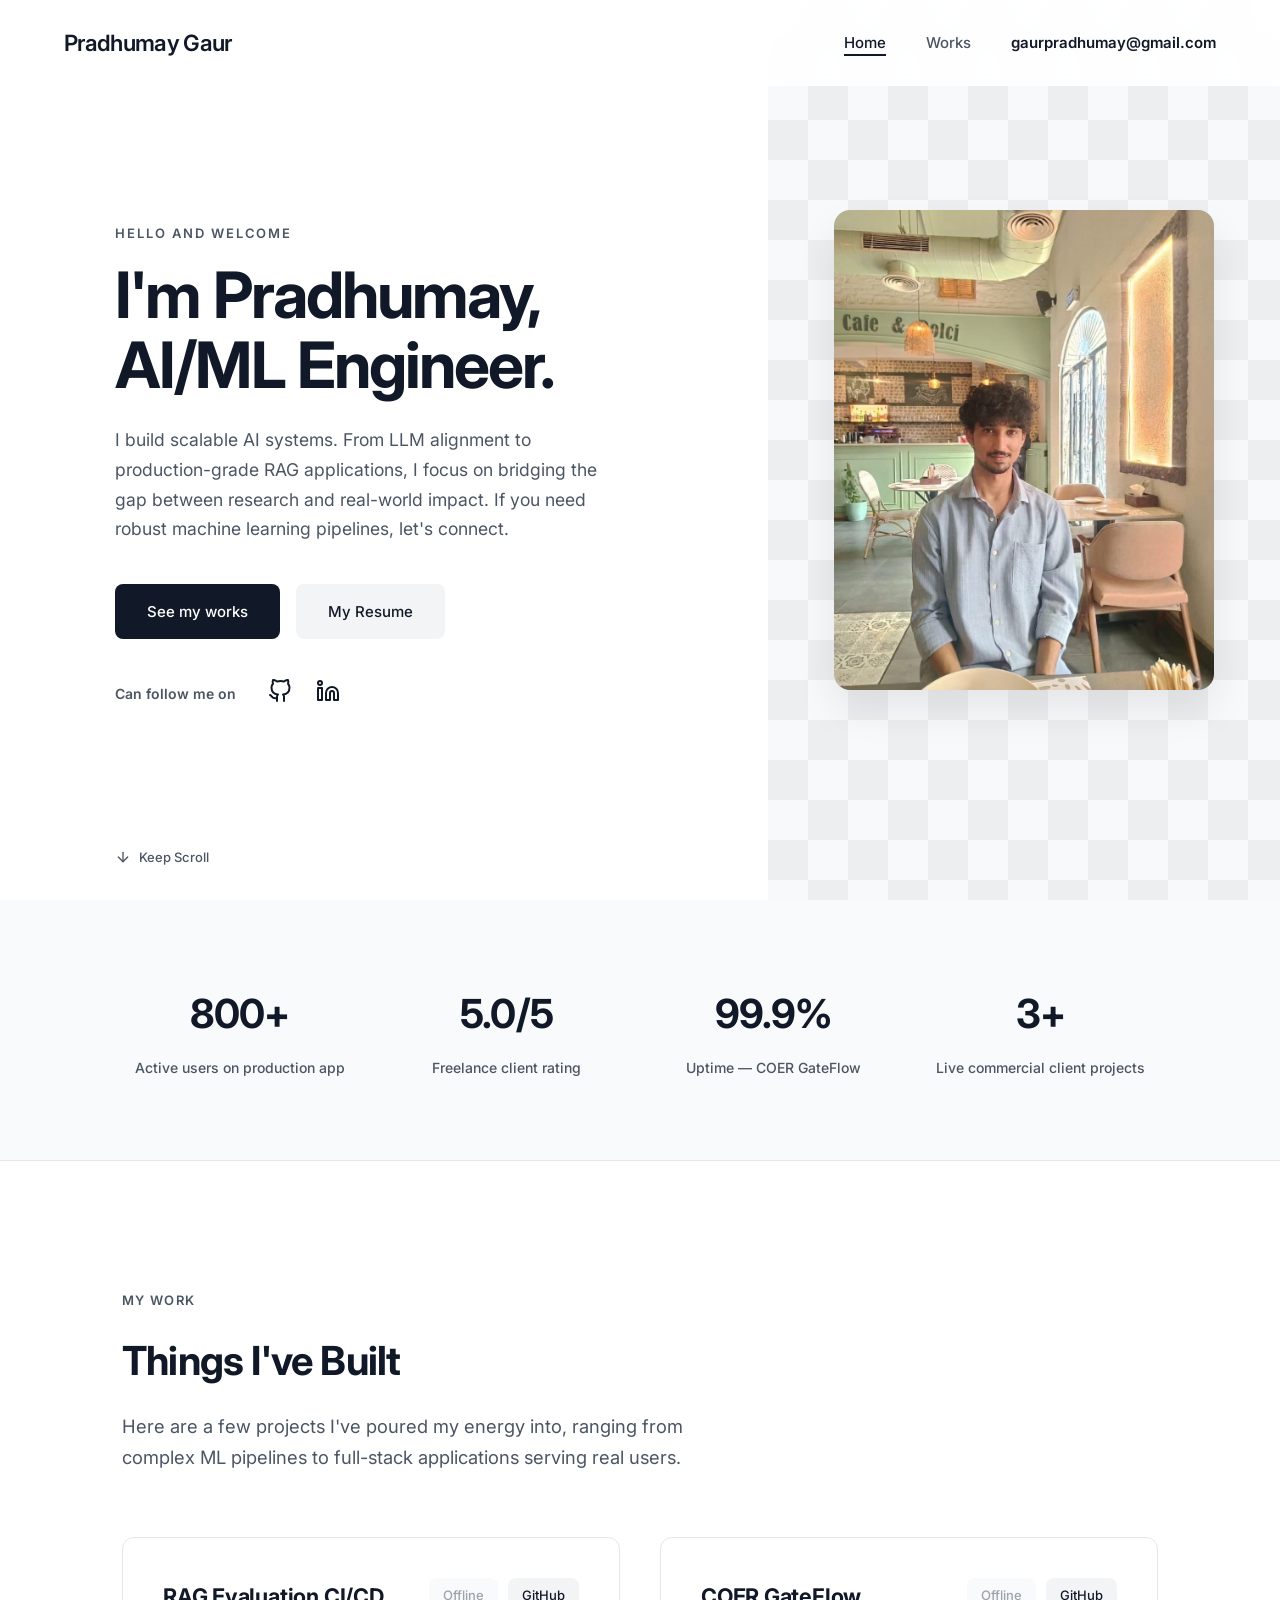
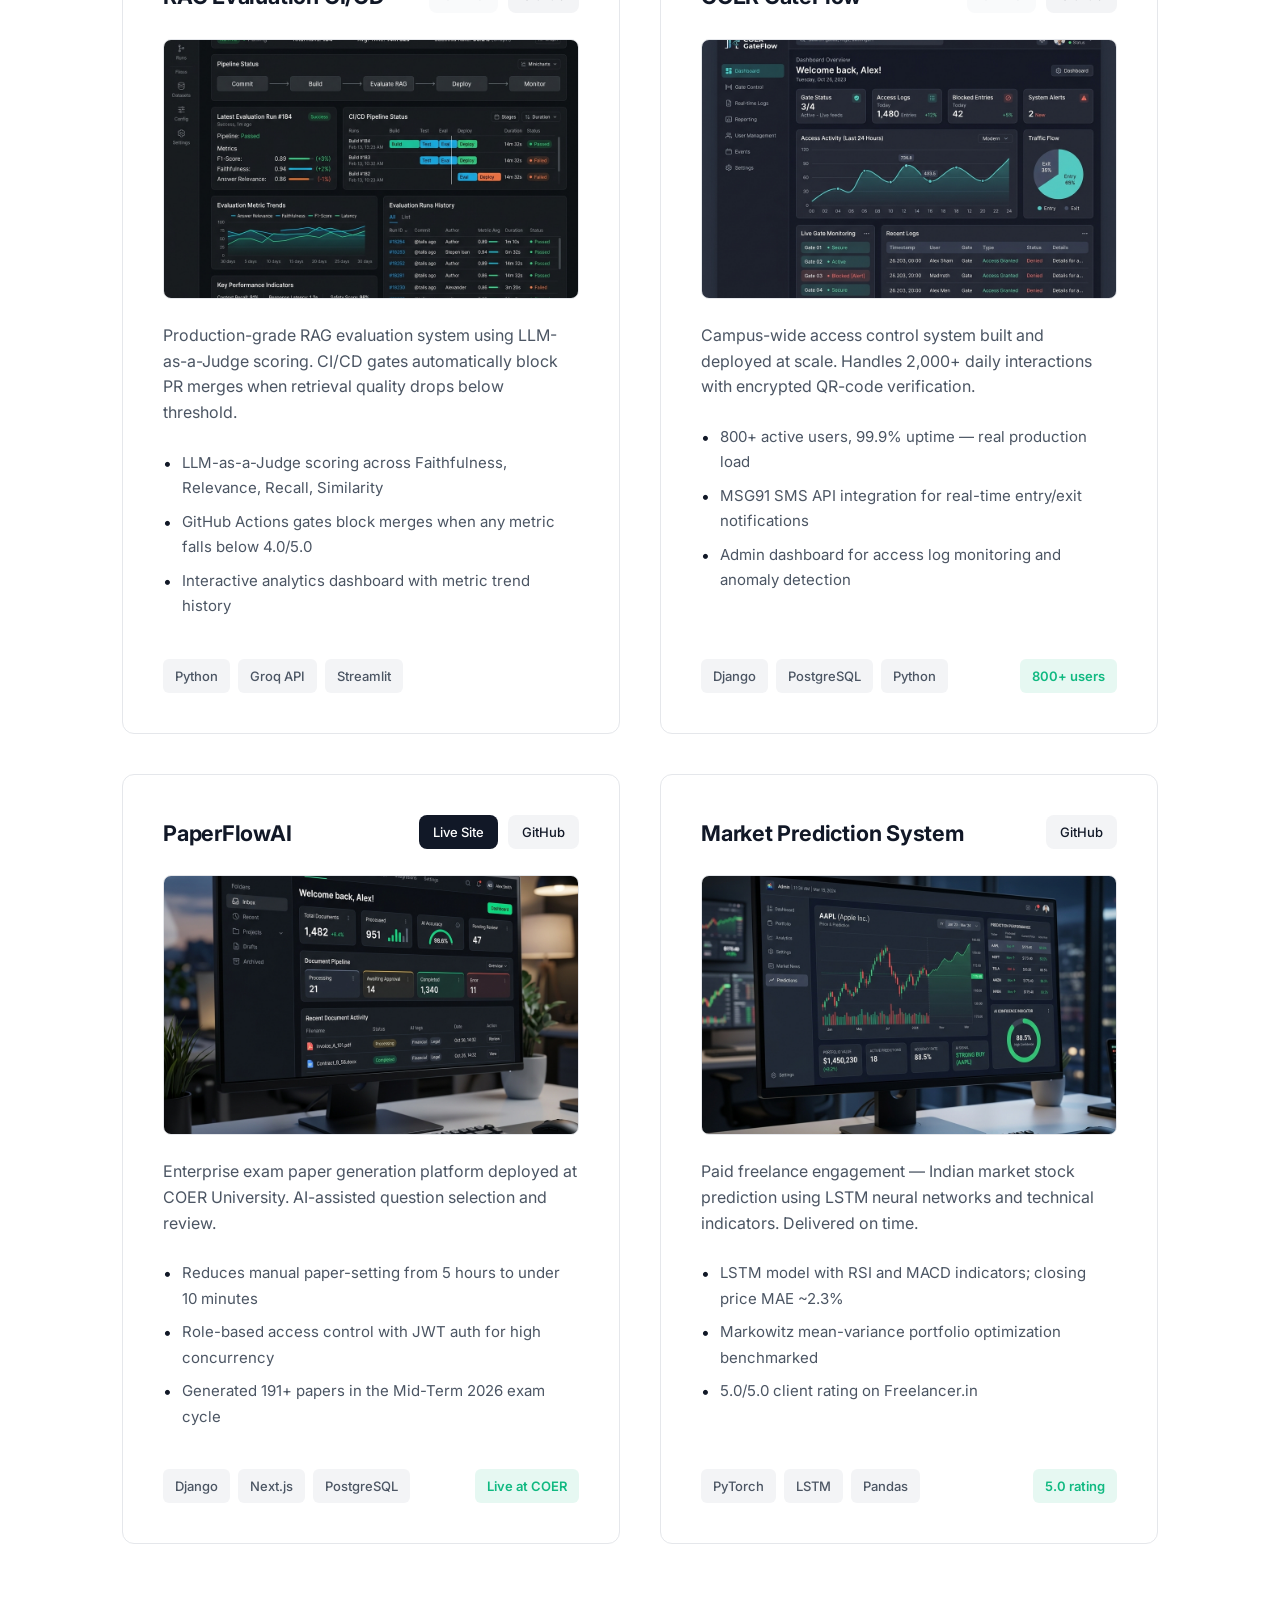
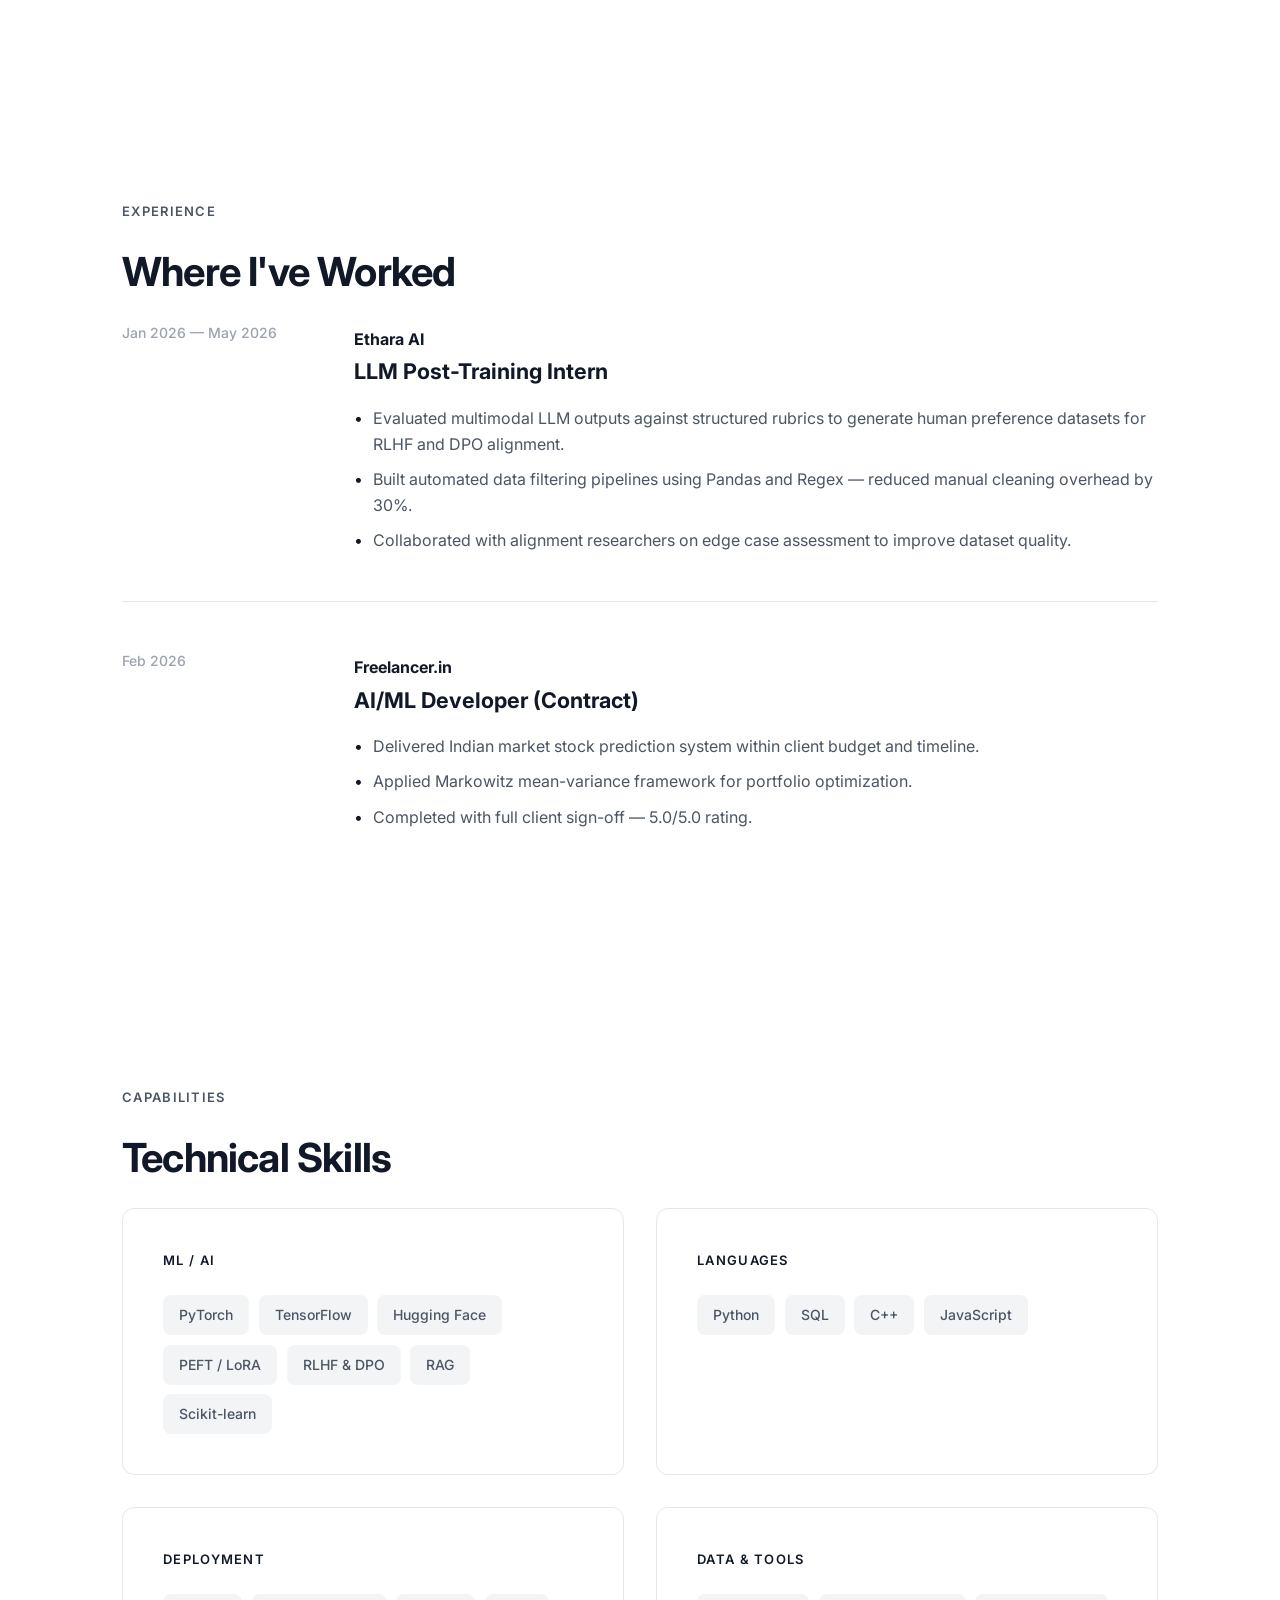
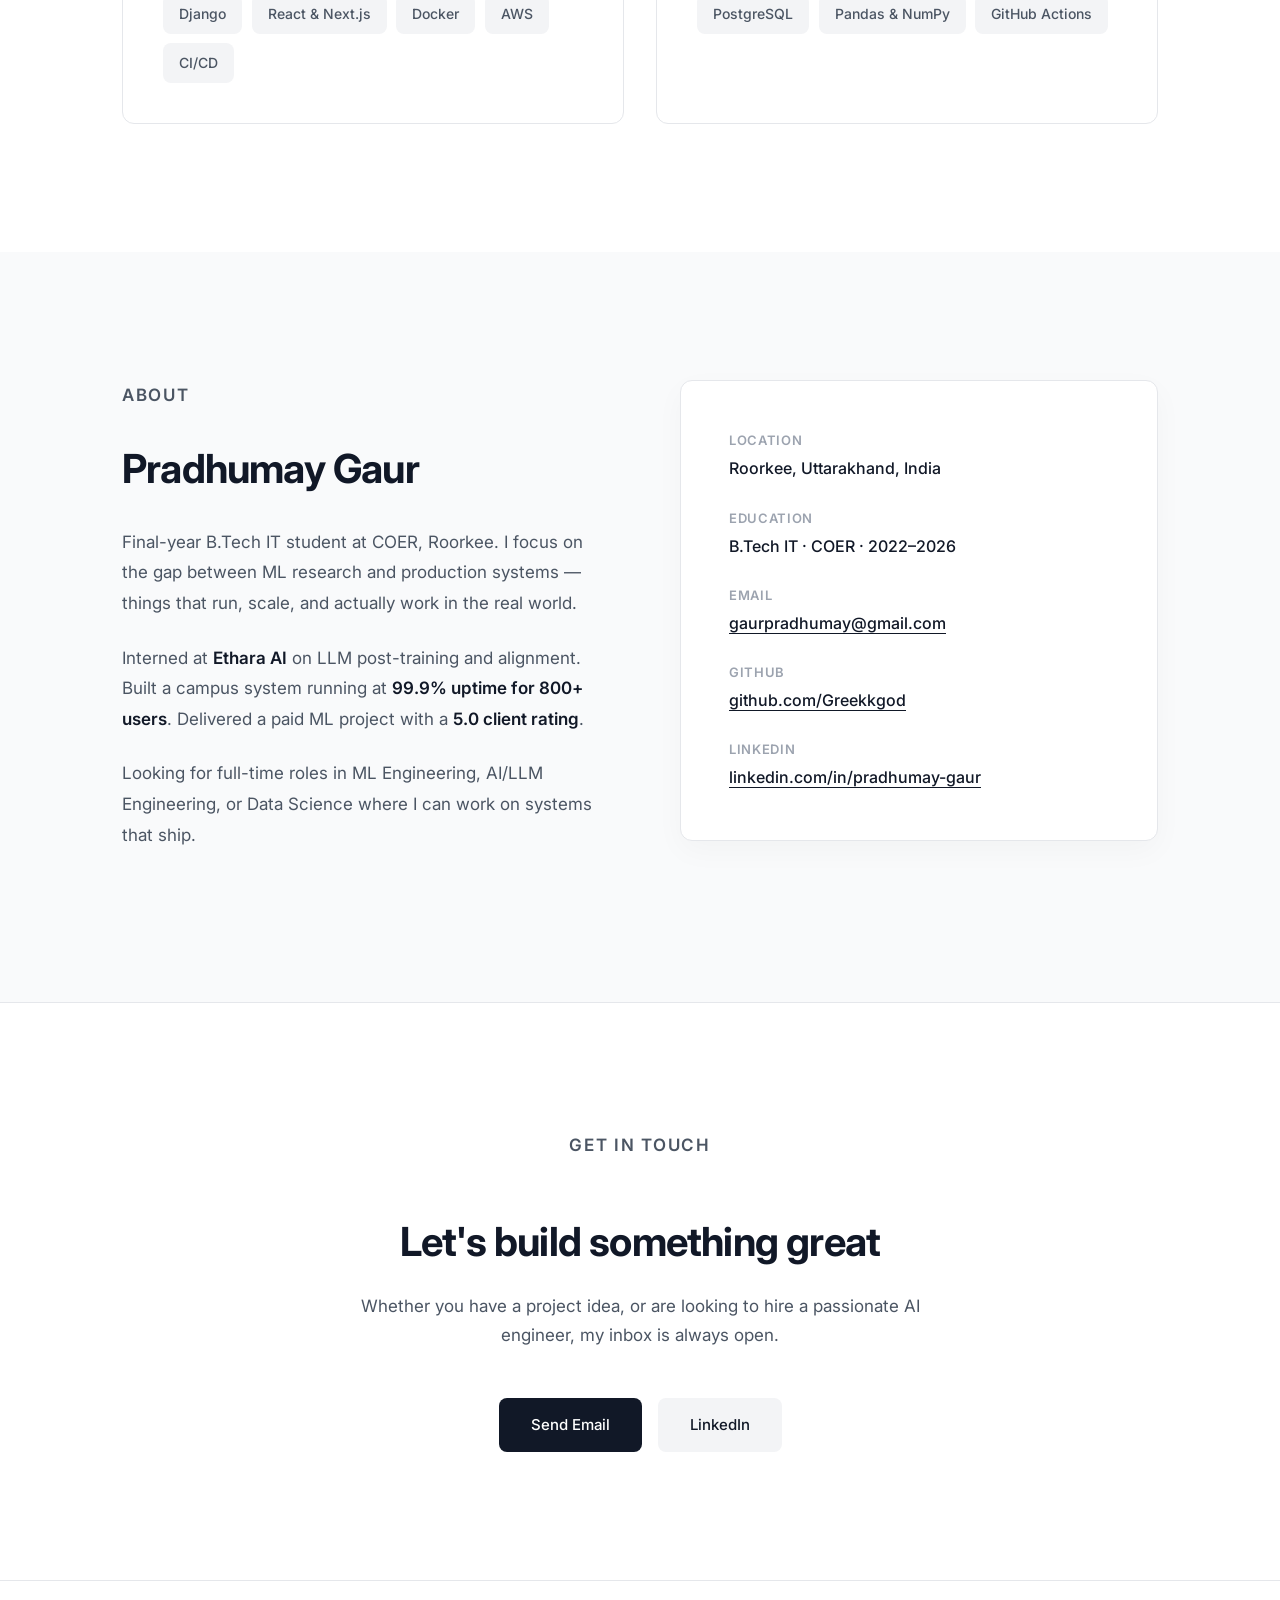
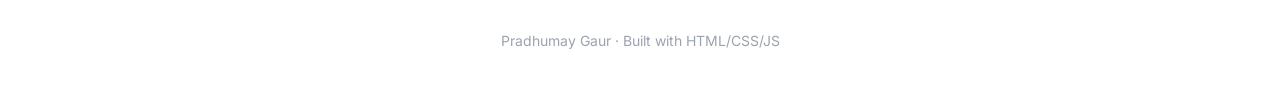
==== index.html @ c5a91b0e "feat: update hero section with profile image and re-style background and social icons" ====
<!DOCTYPE html>
<html lang="en">

<head>
  <meta charset="UTF-8" />
  <meta name="viewport" content="width=device-width, initial-scale=1.0" />

  <title>Pradhumay Gaur — AI/ML Engineer</title>
  <meta name="description"
    content="AI/ML Engineer specializing in LLM alignment, RAG systems, and production-grade ML pipelines." />

  <!-- Open Graph Meta Tags -->
  <meta property="og:title" content="Pradhumay Gaur — AI/ML Engineer" />
  <meta property="og:description"
    content="AI/ML Engineer specializing in LLM alignment, RAG systems, and production-grade ML pipelines." />
  <meta property="og:type" content="website" />
  <meta property="og:url" content="https://pradhumay.dev" />
  <meta property="og:image" content="https://pradhumay.dev/og-image.jpg" />

  <link rel="icon" href="assets/avatar.png" type="image/png" />

  <link rel="preconnect" href="https://fonts.googleapis.com" />
  <link rel="preconnect" href="https://fonts.gstatic.com" crossorigin />
  <link
    href="https://fonts.googleapis.com/css2?family=Inter:wght@400;500;600;700&family=JetBrains+Mono:wght@400;500&display=swap"
    rel="stylesheet" />

  <!-- External Assets -->
  <link rel="stylesheet" href="styles.css" />
  <script src="script.js" defer></script>
</head>

<body>

  <!-- NAV -->
  <nav>
    <a href="#hero" class="nav-logo">Pradhumay Gaur</a>
    <ul class="nav-links">
      <li><a href="#hero" class="active">Home</a></li>
      <li><a href="#projects">Works</a></li>
      <li><a href="mailto:gaurpradhumay@gmail.com" class="nav-email">gaurpradhumay@gmail.com</a></li>
    </ul>
  </nav>

  <!-- HERO -->
  <section id="hero">
    <div class="hero-left">
      <p class="hero-tag fade-in">HELLO AND WELCOME</p>
      <h1 class="fade-in">I'm Pradhumay,<br>AI/ML Engineer.</h1>
      <p class="hero-sub fade-in">
        I build scalable AI systems. From LLM alignment to production-grade RAG applications, I focus on bridging the
        gap between research and real-world impact. If you need robust machine learning pipelines, let's connect.
      </p>
      <div class="hero-ctas fade-in">
        <a href="#projects" class="btn-primary">See my works</a>
        <a href="assets/Pradhumay_Gaur_RESUME.pdf" class="btn-ghost" target="_blank" rel="noopener">My Resume</a>
      </div>
      <div class="hero-socials-left fade-in">
        <span>Can follow me on</span>
        <a href="https://github.com/Greekkgod" target="_blank" rel="noopener" aria-label="GitHub">
          <svg class="social-icon" viewBox="0 0 24 24" fill="none" stroke="currentColor" stroke-width="2"
            stroke-linecap="round" stroke-linejoin="round">
            <path
              d="M9 19c-5 1.5-5-2.5-7-3m14 6v-3.87a3.37 3.37 0 0 0-.94-2.61c3.14-.35 6.44-1.54 6.44-7A5.44 5.44 0 0 0 20 4.77 5.07 5.07 0 0 0 19.91 1S18.73.65 16 2.48a13.38 13.38 0 0 0-7 0C6.27.65 5.09 1 5.09 1A5.07 5.07 0 0 0 5 4.77a5.44 5.44 0 0 0-1.5 3.78c0 5.42 3.3 6.61 6.44 7A3.37 3.37 0 0 0 9 18.13V22">
            </path>
          </svg>
        </a>
        <a href="https://linkedin.com/in/pradhumay-gaur" target="_blank" rel="noopener" aria-label="LinkedIn">
          <svg class="social-icon" viewBox="0 0 24 24" fill="none" stroke="currentColor" stroke-width="2"
            stroke-linecap="round" stroke-linejoin="round">
            <path d="M16 8a6 6 0 0 1 6 6v7h-4v-7a2 2 0 0 0-2-2 2 2 0 0 0-2 2v7h-4v-7a6 6 0 0 1 6-6z"></path>
            <rect x="2" y="9" width="4" height="12"></rect>
            <circle cx="4" cy="4" r="2"></circle>
          </svg>
        </a>
      </div>
      <div class="keep-scroll fade-in">
        <svg width="16" height="16" viewBox="0 0 24 24" fill="none" stroke="currentColor" stroke-width="2"
          stroke-linecap="round" stroke-linejoin="round">
          <line x1="12" y1="5" x2="12" y2="19"></line>
          <polyline points="19 12 12 19 5 12"></polyline>
        </svg>
        Keep Scroll
      </div>
    </div>

    <div class="hero-right fade-in">
      <img src="assets/my_image.jpeg" alt="Pradhumay Gaur" class="hero-profile-img" />
    </div>
  </section>

  <!-- METRICS -->
  <section class="metrics-section">
    <div class="container">
      <div class="hero-metrics fade-in">
        <div>
          <div class="metric-val">800+</div>
          <div class="metric-label">Active users on production app</div>
        </div>
        <div>
          <div class="metric-val">5.0/5</div>
          <div class="metric-label">Freelance client rating</div>
        </div>
        <div>
          <div class="metric-val">99.9%</div>
          <div class="metric-label">Uptime — COER GateFlow</div>
        </div>
        <div>
          <div class="metric-val">3+</div>
          <div class="metric-label">Live commercial client projects</div>
        </div>
      </div>
    </div>
  </section>

  <!-- PROJECTS -->
  <section id="projects">
    <div class="container">
      <p class="section-label">My Work</p>
      <h2>Things I've Built</h2>
      <p class="section-intro">Here are a few projects I've poured my energy into, ranging from complex ML pipelines to
        full-stack applications serving real users.</p>

      <div class="projects-grid">

        <!-- RAG Pipeline -->
        <div class="project-card fade-in">
          <div class="project-header">
            <span class="project-title">RAG Evaluation CI/CD</span>
            <div class="project-links">
              <span class="project-link offline">Offline</span>
              <a href="https://github.com/Greekkgod" target="_blank" rel="noopener" class="project-link">GitHub</a>
            </div>
          </div>
          <img src="assets/rag_eval_ui_fixed_1781673724734.png" alt="RAG Evaluation Dashboard" class="project-image"
            loading="lazy" />
          <p class="project-desc">
            Production-grade RAG evaluation system using LLM-as-a-Judge scoring. CI/CD gates automatically block PR
            merges when retrieval quality drops below threshold.
          </p>
          <ul class="project-bullets">
            <li>LLM-as-a-Judge scoring across Faithfulness, Relevance, Recall, Similarity</li>
            <li>GitHub Actions gates block merges when any metric falls below 4.0/5.0</li>
            <li>Interactive analytics dashboard with metric trend history</li>
          </ul>
          <div class="project-footer">
            <div class="tech-tags">
              <span class="tag">Python</span>
              <span class="tag">Groq API</span>
              <span class="tag">Streamlit</span>
            </div>
          </div>
        </div>

        <!-- GateFlow -->
        <div class="project-card fade-in">
          <div class="project-header">
            <span class="project-title">COER GateFlow</span>
            <div class="project-links">
              <span class="project-link offline">Offline</span>
              <a href="https://github.com/Greekkgod" target="_blank" rel="noopener" class="project-link">GitHub</a>
            </div>
          </div>
          <img src="assets/gateflow_ui_fixed_1781673739429.png" alt="COER GateFlow Dashboard" class="project-image"
            loading="lazy" />
          <p class="project-desc">
            Campus-wide access control system built and deployed at scale. Handles 2,000+ daily interactions with
            encrypted QR-code verification.
          </p>
          <ul class="project-bullets">
            <li>800+ active users, 99.9% uptime — real production load</li>
            <li>MSG91 SMS API integration for real-time entry/exit notifications</li>
            <li>Admin dashboard for access log monitoring and anomaly detection</li>
          </ul>
          <div class="project-footer">
            <div class="tech-tags">
              <span class="tag">Django</span>
              <span class="tag">PostgreSQL</span>
              <span class="tag">Python</span>
            </div>
            <span class="stat-badge">800+ users</span>
          </div>
        </div>

        <!-- PaperFlowAI -->
        <div class="project-card fade-in">
          <div class="project-header">
            <span class="project-title">PaperFlowAI</span>
            <div class="project-links">
              <a href="https://paperflowai.in/login" target="_blank" rel="noopener" class="project-link live">Live
                Site</a>
              <a href="https://github.com/Greekkgod" target="_blank" rel="noopener" class="project-link">GitHub</a>
            </div>
          </div>
          <img src="assets/paperflow_ui_fixed_1781673753303.png" alt="PaperFlowAI Interface" class="project-image"
            loading="lazy" />
          <p class="project-desc">
            Enterprise exam paper generation platform deployed at COER University. AI-assisted question selection and
            review.
          </p>
          <ul class="project-bullets">
            <li>Reduces manual paper-setting from 5 hours to under 10 minutes</li>
            <li>Role-based access control with JWT auth for high concurrency</li>
            <li>Generated 191+ papers in the Mid-Term 2026 exam cycle</li>
          </ul>
          <div class="project-footer">
            <div class="tech-tags">
              <span class="tag">Django</span>
              <span class="tag">Next.js</span>
              <span class="tag">PostgreSQL</span>
            </div>
            <span class="stat-badge">Live at COER</span>
          </div>
        </div>

        <!-- Stock Prediction -->
        <div class="project-card fade-in">
          <div class="project-header">
            <span class="project-title">Market Prediction System</span>
            <div class="project-links">
              <a href="https://github.com/Greekkgod" target="_blank" rel="noopener" class="project-link">GitHub</a>
            </div>
          </div>
          <img src="assets/stock_prediction_ui_fixed_1781673766261.png" alt="Stock Prediction Chart"
            class="project-image" loading="lazy" />
          <p class="project-desc">
            Paid freelance engagement — Indian market stock prediction using LSTM neural networks and technical
            indicators. Delivered on time.
          </p>
          <ul class="project-bullets">
            <li>LSTM model with RSI and MACD indicators; closing price MAE ~2.3%</li>
            <li>Markowitz mean-variance portfolio optimization benchmarked</li>
            <li>5.0/5.0 client rating on Freelancer.in</li>
          </ul>
          <div class="project-footer">
            <div class="tech-tags">
              <span class="tag">PyTorch</span>
              <span class="tag">LSTM</span>
              <span class="tag">Pandas</span>
            </div>
            <span class="stat-badge">5.0 rating</span>
          </div>
        </div>

      </div>
    </div>
  </section>

  <!-- EXPERIENCE -->
  <section id="experience">
    <div class="container">
      <p class="section-label">Experience</p>
      <h2>Where I've Worked</h2>

      <div class="exp-list">
        <div class="exp-item fade-in">
          <div class="exp-meta">
            <div class="exp-period">Jan 2026 — May 2026</div>
          </div>
          <div>
            <div class="exp-company">Ethara AI</div>
            <div class="exp-role">LLM Post-Training Intern</div>
            <ul class="exp-bullets">
              <li>Evaluated multimodal LLM outputs against structured rubrics to generate human preference datasets for
                RLHF and DPO alignment.</li>
              <li>Built automated data filtering pipelines using Pandas and Regex — reduced manual cleaning overhead by
                30%.</li>
              <li>Collaborated with alignment researchers on edge case assessment to improve dataset quality.</li>
            </ul>
          </div>
        </div>

        <hr class="exp-divider" />

        <div class="exp-item fade-in">
          <div class="exp-meta">
            <div class="exp-period">Feb 2026</div>
          </div>
          <div>
            <div class="exp-company">Freelancer.in</div>
            <div class="exp-role">AI/ML Developer (Contract)</div>
            <ul class="exp-bullets">
              <li>Delivered Indian market stock prediction system within client budget and timeline.</li>
              <li>Applied Markowitz mean-variance framework for portfolio optimization.</li>
              <li>Completed with full client sign-off — 5.0/5.0 rating.</li>
            </ul>
          </div>
        </div>
      </div>
    </div>
  </section>

  <!-- SKILLS -->
  <section id="skills">
    <div class="container">
      <p class="section-label">Capabilities</p>
      <h2>Technical Skills</h2>

      <div class="skills-grid">
        <div class="skill-group fade-in">
          <div class="skill-group-label">ML / AI</div>
          <div class="skill-items">
            <span class="skill-item">PyTorch</span>
            <span class="skill-item">TensorFlow</span>
            <span class="skill-item">Hugging Face</span>
            <span class="skill-item">PEFT / LoRA</span>
            <span class="skill-item">RLHF & DPO</span>
            <span class="skill-item">RAG</span>
            <span class="skill-item">Scikit-learn</span>
          </div>
        </div>

        <div class="skill-group fade-in">
          <div class="skill-group-label">Languages</div>
          <div class="skill-items">
            <span class="skill-item">Python</span>
            <span class="skill-item">SQL</span>
            <span class="skill-item">C++</span>
            <span class="skill-item">JavaScript</span>
          </div>
        </div>

        <div class="skill-group fade-in">
          <div class="skill-group-label">Deployment</div>
          <div class="skill-items">
            <span class="skill-item">Django</span>
            <span class="skill-item">React & Next.js</span>
            <span class="skill-item">Docker</span>
            <span class="skill-item">AWS</span>
            <span class="skill-item">CI/CD</span>
          </div>
        </div>

        <div class="skill-group fade-in">
          <div class="skill-group-label">Data & Tools</div>
          <div class="skill-items">
            <span class="skill-item">PostgreSQL</span>
            <span class="skill-item">Pandas & NumPy</span>
            <span class="skill-item">GitHub Actions</span>
          </div>
        </div>
      </div>
    </div>
  </section>

  <!-- ABOUT -->
  <section id="about">
    <div class="container">
      <div class="about-text">
        <p class="section-label">About</p>
        <h2 style="margin-bottom:1.5rem;">Pradhumay Gaur</h2>
        <p>
          Final-year B.Tech IT student at COER, Roorkee. I focus on the gap between ML research and production systems —
          things that run, scale, and actually work in the real world.
        </p>
        <p>
          Interned at <strong>Ethara AI</strong> on LLM post-training and alignment. Built a campus system running at
          <strong>99.9% uptime for 800+ users</strong>. Delivered a paid ML project with a <strong>5.0 client
            rating</strong>.
        </p>
        <p>
          Looking for full-time roles in ML Engineering, AI/LLM Engineering, or Data Science where I can work on systems
          that ship.
        </p>
      </div>
      <div class="about-details">
        <div class="detail-row">
          <span class="detail-key">Location</span>
          <span class="detail-val">Roorkee, Uttarakhand, India</span>
        </div>
        <div class="detail-row">
          <span class="detail-key">Education</span>
          <span class="detail-val">B.Tech IT · COER · 2022–2026</span>
        </div>
        <div class="detail-row">
          <span class="detail-key">Email</span>
          <span class="detail-val"><a href="mailto:gaurpradhumay@gmail.com">gaurpradhumay@gmail.com</a></span>
        </div>
        <div class="detail-row">
          <span class="detail-key">GitHub</span>
          <span class="detail-val"><a href="https://github.com/Greekkgod" target="_blank"
              rel="noopener">github.com/Greekkgod</a></span>
        </div>
        <div class="detail-row">
          <span class="detail-key">LinkedIn</span>
          <span class="detail-val"><a href="https://linkedin.com/in/pradhumay-gaur" target="_blank"
              rel="noopener">linkedin.com/in/pradhumay-gaur</a></span>
        </div>
      </div>
    </div>
  </section>

  <!-- CONTACT -->
  <section id="contact">
    <div class="container">
      <div class="contact-inner">
        <p class="section-label">Get In Touch</p>
        <h2>Let's build something great</h2>
        <p>Whether you have a project idea, or are looking to hire a passionate AI engineer, my inbox is always open.
        </p>
        <div class="contact-links">
          <a href="mailto:gaurpradhumay@gmail.com" class="btn-primary">Send Email</a>
          <a href="https://linkedin.com/in/pradhumay-gaur" target="_blank" rel="noopener" class="btn-ghost">LinkedIn</a>
        </div>
      </div>
    </div>
  </section>

  <!-- FOOTER -->
  <footer>
    <p>Pradhumay Gaur · Built with HTML/CSS/JS</p>
  </footer>

</body>

</html>
---- styles.css ----
*,
*::before,
*::after {
  box-sizing: border-box;
  margin: 0;
  padding: 0;
}

:root {
  --bg: #FFFFFF;
  --bg-surface: #F9FAFB;
  --bg-card: #FFFFFF;
  --border: #E5E7EB;
  --border-hover: #D1D5DB;
  --text-primary: #111827;
  --text-secondary: #4B5563;
  --text-muted: #9CA3AF;
  --accent: #111827;
  --accent-dim: rgba(17, 24, 39, 0.05);
  --accent-glow: rgba(17, 24, 39, 0.03);
  --mono: 'JetBrains Mono', monospace;
  --sans: 'Inter', sans-serif;
  --green: #10B981;
  --green-dim: rgba(16, 185, 129, 0.1);
}

html {
  scroll-behavior: smooth;
}

body {
  font-family: var(--sans);
  background: var(--bg);
  color: var(--text-primary);
  font-size: 15px;
  line-height: 1.7;
  -webkit-font-smoothing: antialiased;
}

/* NAV */
nav {
  position: fixed;
  top: 0;
  left: 0;
  right: 0;
  z-index: 100;
  display: flex;
  justify-content: space-between;
  align-items: center;
  padding: 1.5rem 4rem;
  background: rgba(255, 255, 255, 0.9);
  backdrop-filter: blur(12px);
}

.nav-logo {
  font-family: var(--sans);
  font-size: 1.4rem;
  font-weight: 600;
  color: var(--text-primary);
  text-decoration: none;
  letter-spacing: -0.03em;
}

.nav-links {
  display: flex;
  gap: 2.5rem;
  list-style: none;
  align-items: center;
}

.nav-links a {
  font-size: 15px;
  font-weight: 500;
  color: var(--text-secondary);
  text-decoration: none;
  transition: color 0.2s;
}

.nav-links a:hover,
.nav-links a.active {
  color: var(--text-primary);
  text-decoration: underline;
  text-decoration-thickness: 2px;
  text-underline-offset: 6px;
}

.nav-email {
  font-weight: 600 !important;
  color: var(--text-primary) !important;
  text-decoration: none !important;
}

.nav-email:hover {
  text-decoration: underline !important;
}

/* SECTIONS */
section {
  padding: 8rem 0;
}

.container {
  max-width: 1100px;
  margin: 0 auto;
  padding: 0 2rem;
}

/* HERO (Split Layout) */
#hero {
  min-height: 100vh;
  display: grid;
  grid-template-columns: 1.2fr 0.8fr;
  padding: 0;
  /* Override section padding */
}

.hero-left {
  display: flex;
  flex-direction: column;
  justify-content: center;
  padding: 6rem 4rem 4rem 15%;
  position: relative;
}

.hero-tag {
  font-family: var(--sans);
  font-size: 13px;
  font-weight: 600;
  color: var(--text-secondary);
  letter-spacing: 0.15em;
  text-transform: uppercase;
  margin-bottom: 1rem;
}

h1 {
  font-size: clamp(3rem, 5vw, 4.5rem);
  font-weight: 700;
  line-height: 1.1;
  letter-spacing: -0.03em;
  margin-bottom: 1.5rem;
  color: var(--text-primary);
}

.hero-sub {
  font-size: 1.1rem;
  color: var(--text-secondary);
  max-width: 500px;
  line-height: 1.7;
  margin-bottom: 2.5rem;
}

.hero-ctas {
  display: flex;
  gap: 1rem;
  flex-wrap: wrap;
}

.btn-primary {
  display: inline-flex;
  align-items: center;
  justify-content: center;
  padding: 0.9rem 2rem;
  background: var(--text-primary);
  color: #fff;
  font-size: 15px;
  font-weight: 500;
  border-radius: 8px;
  text-decoration: none;
  transition: transform 0.2s, background 0.2s, box-shadow 0.2s;
}

.btn-primary:hover {
  background: #000;
  transform: translateY(-2px);
  box-shadow: 0 10px 20px rgba(0, 0, 0, 0.1);
}

.btn-ghost {
  display: inline-flex;
  align-items: center;
  justify-content: center;
  padding: 0.9rem 2rem;
  background: #F3F4F6;
  color: var(--text-primary);
  font-size: 15px;
  font-weight: 500;
  border-radius: 8px;
  text-decoration: none;
  transition: background 0.2s;
}

.btn-ghost:hover {
  background: #E5E7EB;
}

.keep-scroll {
  position: absolute;
  bottom: 2rem;
  left: 15%;
  font-size: 13px;
  font-weight: 500;
  color: var(--text-secondary);
  display: flex;
  align-items: center;
  gap: 8px;
}

.hero-right {
  background-color: #F8F9FA;
  position: relative;
  display: flex;
  flex-direction: column;
  align-items: center;
  justify-content: center;
  padding: 3rem;
  gap: 2rem;
}

.hero-right::before {
  content: '';
  position: absolute;
  inset: 0;
  background-image: 
    linear-gradient(45deg, #E5E7EB 25%, transparent 25%, transparent 75%, #E5E7EB 75%, #E5E7EB), 
    linear-gradient(45deg, #E5E7EB 25%, transparent 25%, transparent 75%, #E5E7EB 75%, #E5E7EB);
  background-size: 80px 80px;
  background-position: 0 0, 40px 40px;
  opacity: 0.6;
  pointer-events: none;
}

.hero-profile-img {
  width: 100%;
  max-width: 380px;
  height: 480px;
  object-fit: cover;
  border-radius: 16px;
  box-shadow: 0 20px 40px rgba(0,0,0,0.08);
  z-index: 1;
}

.hero-socials-left {
  display: flex;
  align-items: center;
  gap: 1.5rem;
  margin-top: 2.5rem;
}

.hero-socials-left span {
  font-size: 14px;
  font-weight: 600;
  color: var(--text-secondary);
  margin-right: 0.5rem;
}

.social-icon {
  width: 24px;
  height: 24px;
  color: var(--text-primary);
  transition: opacity 0.2s;
}

.social-icon:hover {
  opacity: 0.6;
}

/* METRICS */
.metrics-section {
  padding: 5rem 0;
  background: var(--bg-surface);
  border-bottom: 1px solid var(--border);
}

.hero-metrics {
  display: grid;
  grid-template-columns: repeat(4, 1fr);
  gap: 2rem;
  text-align: center;
}

.metric-val {
  font-family: var(--sans);
  font-size: 2.5rem;
  font-weight: 700;
  color: var(--text-primary);
  letter-spacing: -0.02em;
}

.metric-label {
  font-size: 14px;
  font-weight: 500;
  color: var(--text-secondary);
  margin-top: 8px;
}

/* SECTION HEADERS */
.section-label {
  font-family: var(--sans);
  font-size: 13px;
  font-weight: 600;
  color: var(--text-secondary);
  letter-spacing: 0.1em;
  text-transform: uppercase;
  margin-bottom: 1rem;
}

h2 {
  font-size: 2.5rem;
  font-weight: 700;
  letter-spacing: -0.02em;
  margin-bottom: 1rem;
}

.section-intro {
  color: var(--text-secondary);
  font-size: 1.15rem;
  max-width: 600px;
  margin-bottom: 4rem;
}

/* PROJECTS */
.projects-grid {
  display: grid;
  grid-template-columns: repeat(2, 1fr);
  gap: 2.5rem;
}

.project-card {
  background: var(--bg-card);
  border: 1px solid var(--border);
  border-radius: 12px;
  padding: 2.5rem;
  transition: transform 0.3s, box-shadow 0.3s;
  display: flex;
  flex-direction: column;
}

.project-card:hover {
  transform: translateY(-6px);
  box-shadow: 0 20px 40px rgba(0, 0, 0, 0.08);
}

.project-header {
  display: flex;
  justify-content: space-between;
  align-items: flex-start;
  gap: 1rem;
  margin-bottom: 1.5rem;
}

.project-title {
  font-size: 1.35rem;
  font-weight: 700;
  color: var(--text-primary);
  letter-spacing: -0.01em;
}

.project-links {
  display: flex;
  gap: 0.6rem;
  flex-shrink: 0;
}

.project-link {
  font-family: var(--sans);
  font-size: 13px;
  font-weight: 500;
  padding: 6px 14px;
  background: #F3F4F6;
  border-radius: 8px;
  text-decoration: none;
  color: var(--text-primary);
  transition: background 0.2s;
}

.project-link:hover {
  background: #E5E7EB;
}

.project-link.live {
  background: var(--text-primary);
  color: white;
}

.project-link.live:hover {
  background: #000;
}

.project-link.offline {
  background: #F9FAFB;
  color: var(--text-muted);
  pointer-events: none;
}

.project-desc {
  font-size: 16px;
  color: var(--text-secondary);
  line-height: 1.6;
  margin-bottom: 1.5rem;
}

.project-image {
  width: 100%;
  height: 260px;
  object-fit: cover;
  border-radius: 8px;
  margin-bottom: 1.5rem;
  border: 1px solid var(--border);
}

.project-bullets {
  list-style: none;
  display: flex;
  flex-direction: column;
  gap: 0.5rem;
  margin-bottom: 2.5rem;
}

.project-bullets li {
  font-size: 15px;
  color: var(--text-secondary);
  padding-left: 1.2rem;
  position: relative;
}

.project-bullets li::before {
  content: '•';
  position: absolute;
  left: 0;
  color: var(--text-primary);
  font-size: 16px;
}

.project-footer {
  display: flex;
  justify-content: space-between;
  align-items: center;
  flex-wrap: wrap;
  gap: 1rem;
  margin-top: auto;
}

.tech-tags {
  display: flex;
  flex-wrap: wrap;
  gap: 0.5rem;
}

.tag {
  font-family: var(--sans);
  font-size: 13px;
  font-weight: 500;
  padding: 6px 12px;
  background: #F3F4F6;
  border-radius: 6px;
  color: var(--text-secondary);
}

.stat-badge {
  font-family: var(--sans);
  font-size: 13px;
  font-weight: 600;
  padding: 6px 12px;
  background: var(--green-dim);
  border-radius: 6px;
  color: var(--green);
}

/* EXPERIENCE */
.exp-list {
  display: flex;
  flex-direction: column;
  gap: 3rem;
}

.exp-item {
  display: grid;
  grid-template-columns: 200px 1fr;
  gap: 2rem;
}

.exp-period {
  font-family: var(--sans);
  font-size: 14px;
  font-weight: 500;
  color: var(--text-muted);
  line-height: 1.6;
}

.exp-company {
  font-size: 16px;
  font-weight: 700;
  color: var(--text-primary);
  margin-top: 4px;
}

.exp-role {
  font-size: 1.35rem;
  font-weight: 700;
  color: var(--text-primary);
  margin-bottom: 1rem;
}

.exp-bullets {
  list-style: none;
  display: flex;
  flex-direction: column;
  gap: 0.6rem;
}

.exp-bullets li {
  font-size: 16px;
  color: var(--text-secondary);
  padding-left: 1.2rem;
  position: relative;
  line-height: 1.6;
}

.exp-bullets li::before {
  content: '•';
  position: absolute;
  left: 0;
  color: var(--text-primary);
  font-size: 16px;
}

.exp-divider {
  border: none;
  border-top: 1px solid var(--border);
  margin: 0;
}

/* SKILLS */
.skills-grid {
  display: grid;
  grid-template-columns: repeat(2, 1fr);
  gap: 2rem;
}

.skill-group {
  background: var(--bg-card);
  border: 1px solid var(--border);
  border-radius: 12px;
  padding: 2.5rem;
}

.skill-group-label {
  font-family: var(--sans);
  font-size: 13px;
  font-weight: 600;
  color: var(--text-primary);
  letter-spacing: 0.1em;
  text-transform: uppercase;
  margin-bottom: 1.5rem;
}

.skill-items {
  display: flex;
  flex-wrap: wrap;
  gap: 0.6rem;
}

.skill-item {
  font-family: var(--sans);
  font-size: 14px;
  font-weight: 500;
  padding: 8px 16px;
  background: #F3F4F6;
  border-radius: 8px;
  color: var(--text-secondary);
}

/* ABOUT */
#about {
  background: var(--bg-surface);
}

#about .container {
  display: grid;
  grid-template-columns: 1fr 1fr;
  gap: 5rem;
  align-items: start;
}

.about-text p {
  color: var(--text-secondary);
  font-size: 17px;
  line-height: 1.8;
  margin-bottom: 1.5rem;
}

.about-text strong {
  color: var(--text-primary);
  font-weight: 600;
}

.about-details {
  display: flex;
  flex-direction: column;
  gap: 1.5rem;
  background: white;
  padding: 3rem;
  border-radius: 12px;
  border: 1px solid var(--border);
  box-shadow: 0 10px 30px rgba(0, 0, 0, 0.03);
}

.detail-row {
  display: flex;
  flex-direction: column;
  gap: 4px;
}

.detail-key {
  font-family: var(--sans);
  font-size: 13px;
  font-weight: 600;
  color: var(--text-muted);
  letter-spacing: 0.05em;
  text-transform: uppercase;
}

.detail-val {
  font-size: 16px;
  font-weight: 500;
  color: var(--text-primary);
}

.detail-val a {
  color: var(--text-primary);
  text-decoration: underline;
  text-decoration-thickness: 1px;
  text-underline-offset: 4px;
}

.detail-val a:hover {
  color: var(--text-secondary);
}

/* CONTACT */
#contact {
  border-top: 1px solid var(--border);
  border-bottom: 1px solid var(--border);
}

.contact-inner {
  text-align: center;
  max-width: 600px;
  margin: 0 auto;
}

.contact-inner p {
  color: var(--text-secondary);
  font-size: 17px;
  margin-bottom: 3rem;
}

.contact-links {
  display: flex;
  gap: 1rem;
  justify-content: center;
  flex-wrap: wrap;
}

/* FOOTER */
footer {
  padding: 3rem 2rem;
  text-align: center;
  font-family: var(--sans);
  font-size: 14px;
  color: var(--text-muted);
}

/* RESPONSIVE */
@media (max-width: 1024px) {
  #hero {
    grid-template-columns: 1fr;
    min-height: auto;
  }

  .hero-left {
    padding: 8rem 2rem 4rem 2rem;
    align-items: flex-start;
  }

  .keep-scroll {
    display: none;
  }

  .hero-right {
    min-height: 300px;
    padding: 2rem;
    align-items: center;
    justify-content: center;
  }

  .hero-socials {
    margin: 0 auto;
  }
}

@media (max-width: 800px) {
  nav {
    padding: 1.5rem 2rem;
  }

  .projects-grid {
    grid-template-columns: 1fr;
  }

  #about .container {
    grid-template-columns: 1fr;
    gap: 3rem;
  }

  .exp-item {
    grid-template-columns: 1fr;
    gap: 0.5rem;
  }

  .hero-metrics {
    grid-template-columns: repeat(2, 1fr);
  }

  section {
    padding: 5rem 0;
  }
}

@media (max-width: 600px) {
  .nav-links {
    display: none;
  }

  h1 {
    font-size: 2.5rem;
  }

  .skills-grid {
    grid-template-columns: 1fr;
  }

  .hero-metrics {
    grid-template-columns: 1fr;
  }
}

/* FADE IN ANIMATION */
.fade-in {
  opacity: 0;
  transform: translateY(16px);
  transition: opacity 0.5s ease, transform 0.5s ease;
}

.fade-in.visible {
  opacity: 1;
  transform: translateY(0);
}

@media (prefers-reduced-motion: reduce) {
  .fade-in {
    opacity: 1;
    transform: none;
    transition: none;
  }
}
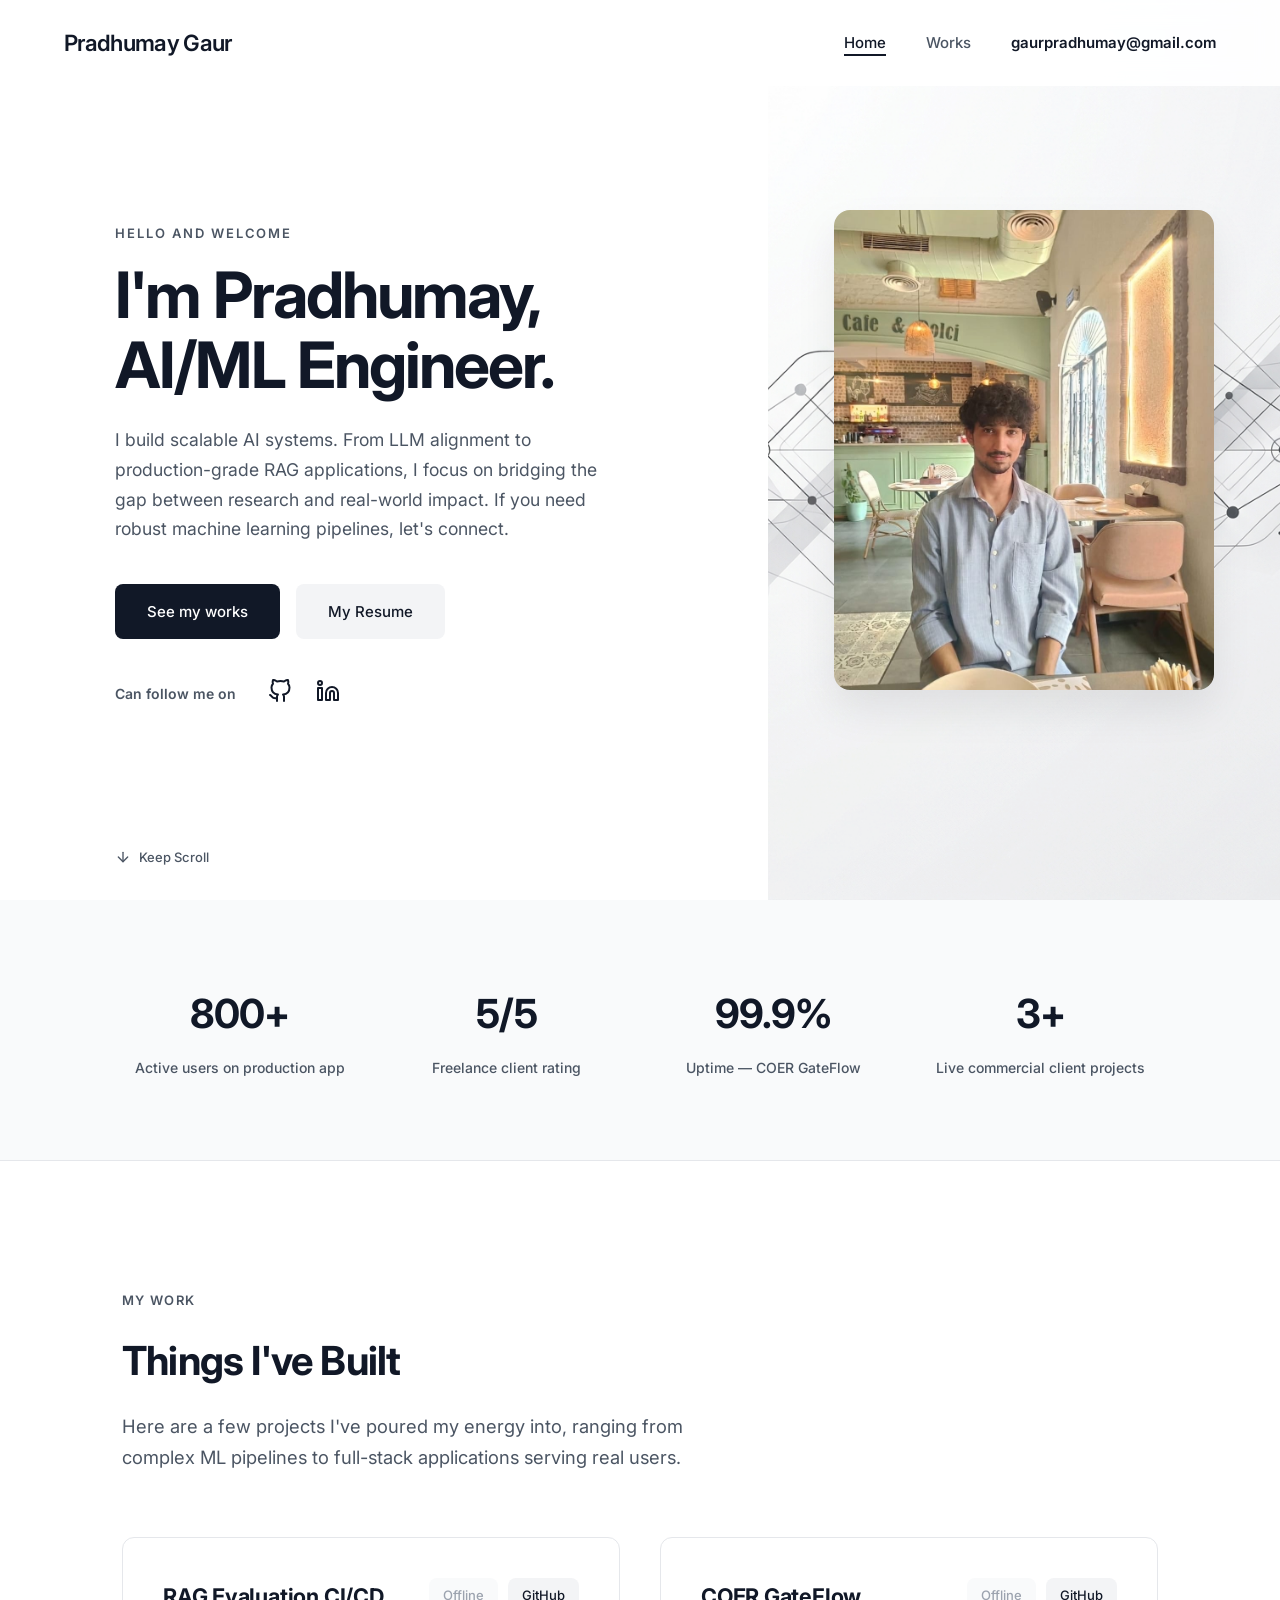
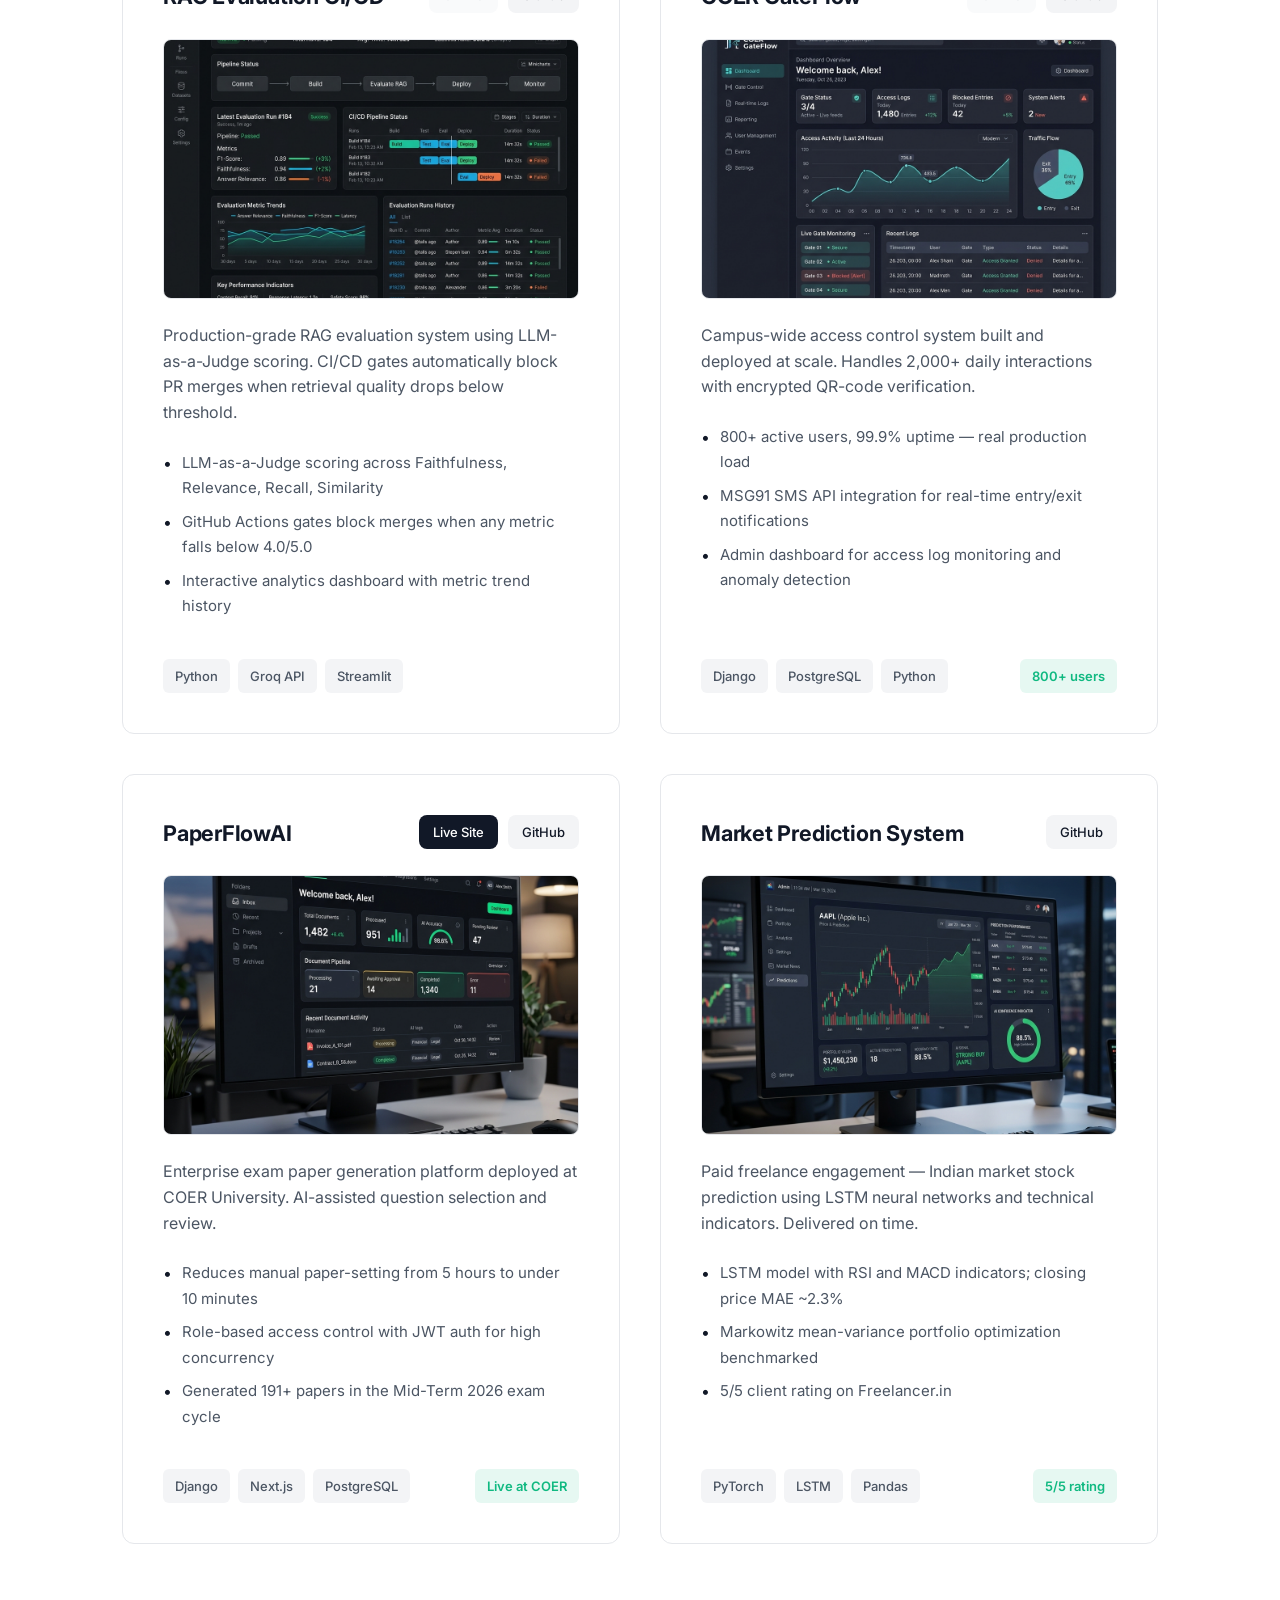
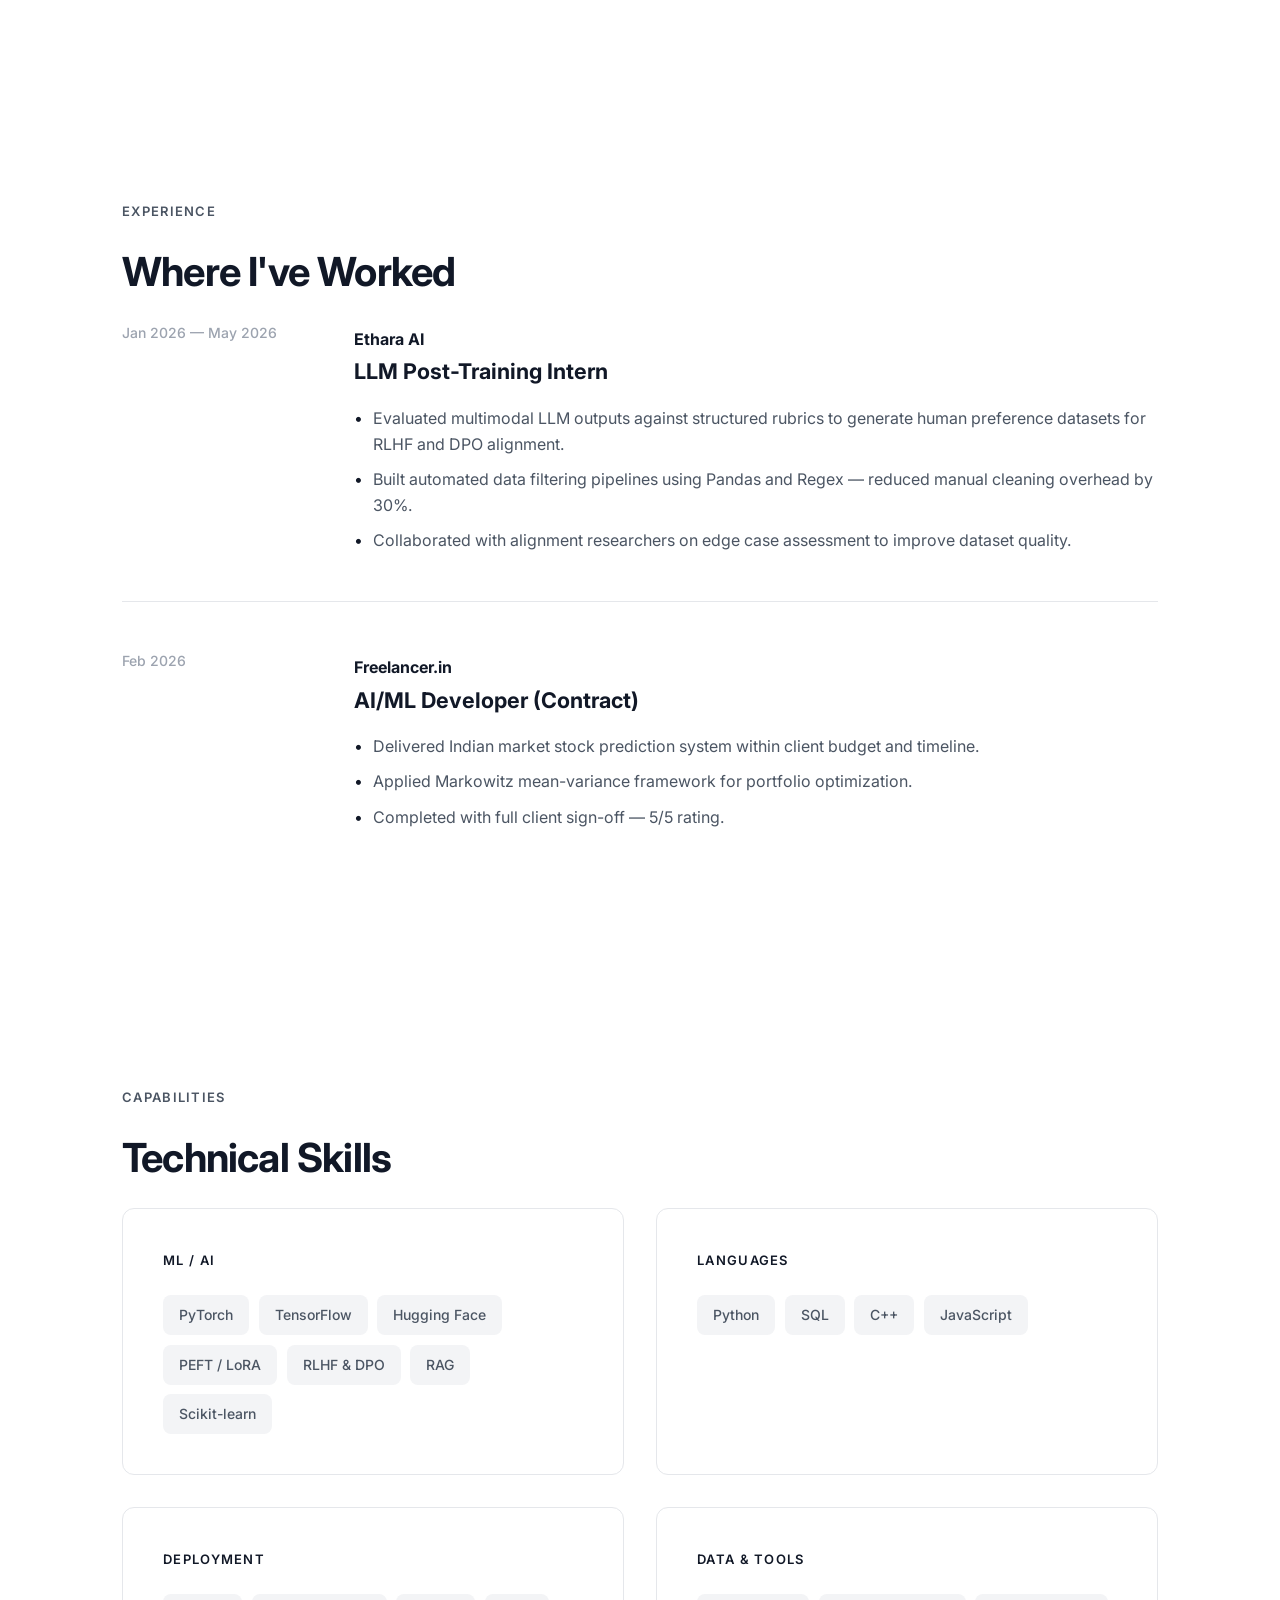
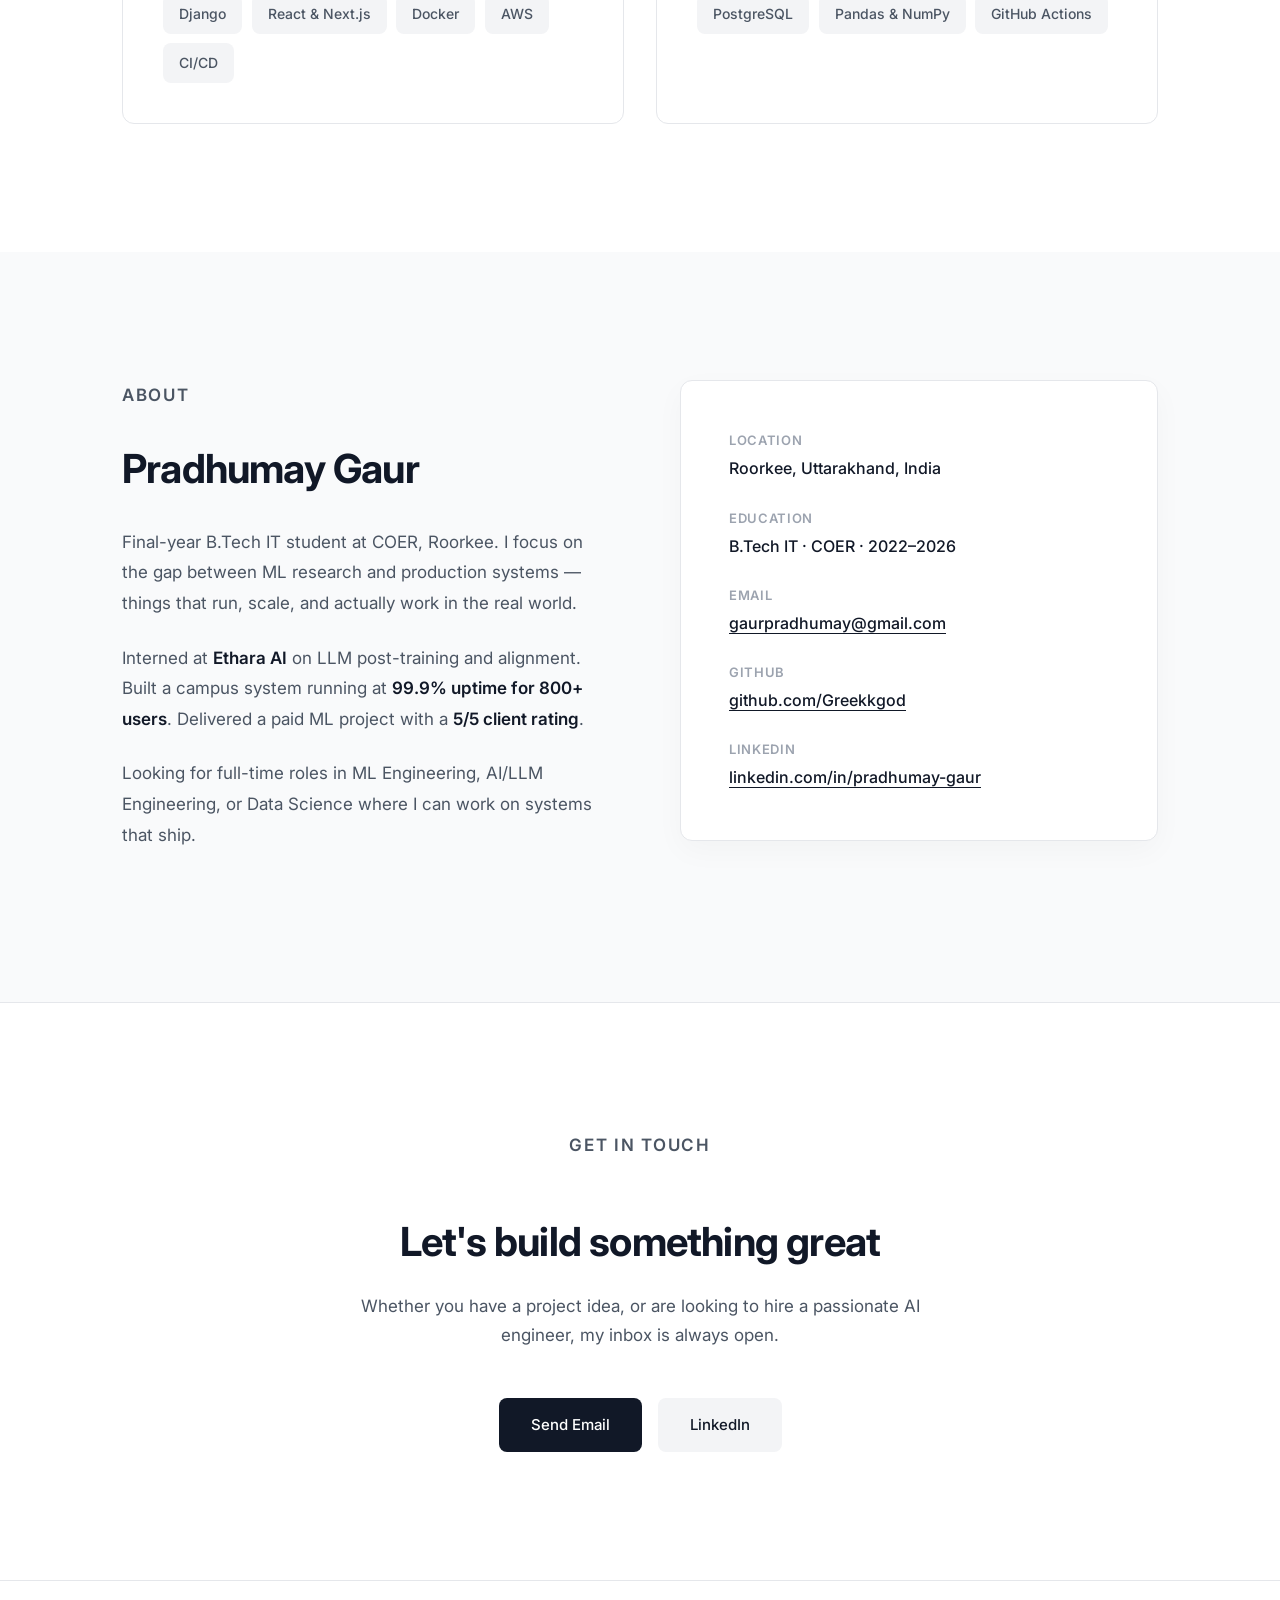
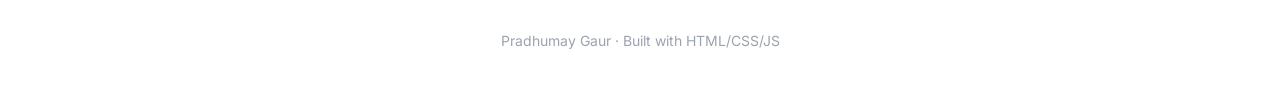
==== commit 7e1be231: "feat: update hero background, simplify ratings to 5/5, and improve email link accessibility" ====
--- a/index.html
+++ b/index.html
@@ -38,7 +38,7 @@
     <ul class="nav-links">
       <li><a href="#hero" class="active">Home</a></li>
       <li><a href="#projects">Works</a></li>
-      <li><a href="mailto:gaurpradhumay@gmail.com" class="nav-email">gaurpradhumay@gmail.com</a></li>
+      <li><a href="https://mail.google.com/mail/?view=cm&fs=1&to=gaurpradhumay@gmail.com" target="_blank" rel="noopener" class="nav-email">gaurpradhumay@gmail.com</a></li>
     </ul>
   </nav>
 
@@ -98,7 +98,7 @@
           <div class="metric-label">Active users on production app</div>
         </div>
         <div>
-          <div class="metric-val">5.0/5</div>
+          <div class="metric-val">5/5</div>
           <div class="metric-label">Freelance client rating</div>
         </div>
         <div>
@@ -230,7 +230,7 @@
           <ul class="project-bullets">
             <li>LSTM model with RSI and MACD indicators; closing price MAE ~2.3%</li>
             <li>Markowitz mean-variance portfolio optimization benchmarked</li>
-            <li>5.0/5.0 client rating on Freelancer.in</li>
+            <li>5/5 client rating on Freelancer.in</li>
           </ul>
           <div class="project-footer">
             <div class="tech-tags">
@@ -238,7 +238,7 @@
               <span class="tag">LSTM</span>
               <span class="tag">Pandas</span>
             </div>
-            <span class="stat-badge">5.0 rating</span>
+            <span class="stat-badge">5/5 rating</span>
           </div>
         </div>
 
@@ -282,7 +282,7 @@
             <ul class="exp-bullets">
               <li>Delivered Indian market stock prediction system within client budget and timeline.</li>
               <li>Applied Markowitz mean-variance framework for portfolio optimization.</li>
-              <li>Completed with full client sign-off — 5.0/5.0 rating.</li>
+              <li>Completed with full client sign-off — 5/5 rating.</li>
             </ul>
           </div>
         </div>
@@ -355,7 +355,7 @@
         </p>
         <p>
           Interned at <strong>Ethara AI</strong> on LLM post-training and alignment. Built a campus system running at
-          <strong>99.9% uptime for 800+ users</strong>. Delivered a paid ML project with a <strong>5.0 client
+          <strong>99.9% uptime for 800+ users</strong>. Delivered a paid ML project with a <strong>5/5 client
             rating</strong>.
         </p>
         <p>
@@ -374,7 +374,7 @@
         </div>
         <div class="detail-row">
           <span class="detail-key">Email</span>
-          <span class="detail-val"><a href="mailto:gaurpradhumay@gmail.com">gaurpradhumay@gmail.com</a></span>
+          <span class="detail-val"><a href="https://mail.google.com/mail/?view=cm&fs=1&to=gaurpradhumay@gmail.com" target="_blank" rel="noopener">gaurpradhumay@gmail.com</a></span>
         </div>
         <div class="detail-row">
           <span class="detail-key">GitHub</span>
@@ -399,7 +399,7 @@
         <p>Whether you have a project idea, or are looking to hire a passionate AI engineer, my inbox is always open.
         </p>
         <div class="contact-links">
-          <a href="mailto:gaurpradhumay@gmail.com" class="btn-primary">Send Email</a>
+          <a href="https://mail.google.com/mail/?view=cm&fs=1&to=gaurpradhumay@gmail.com" target="_blank" rel="noopener" class="btn-primary">Send Email</a>
           <a href="https://linkedin.com/in/pradhumay-gaur" target="_blank" rel="noopener" class="btn-ghost">LinkedIn</a>
         </div>
       </div>
--- a/styles.css
+++ b/styles.css
@@ -220,12 +220,10 @@
   content: '';
   position: absolute;
   inset: 0;
-  background-image: 
-    linear-gradient(45deg, #E5E7EB 25%, transparent 25%, transparent 75%, #E5E7EB 75%, #E5E7EB), 
-    linear-gradient(45deg, #E5E7EB 25%, transparent 25%, transparent 75%, #E5E7EB 75%, #E5E7EB);
-  background-size: 80px 80px;
-  background-position: 0 0, 40px 40px;
-  opacity: 0.6;
+  background-image: url('assets/hero_abstract.png');
+  background-size: cover;
+  background-position: center;
+  opacity: 0.8;
   pointer-events: none;
 }
 
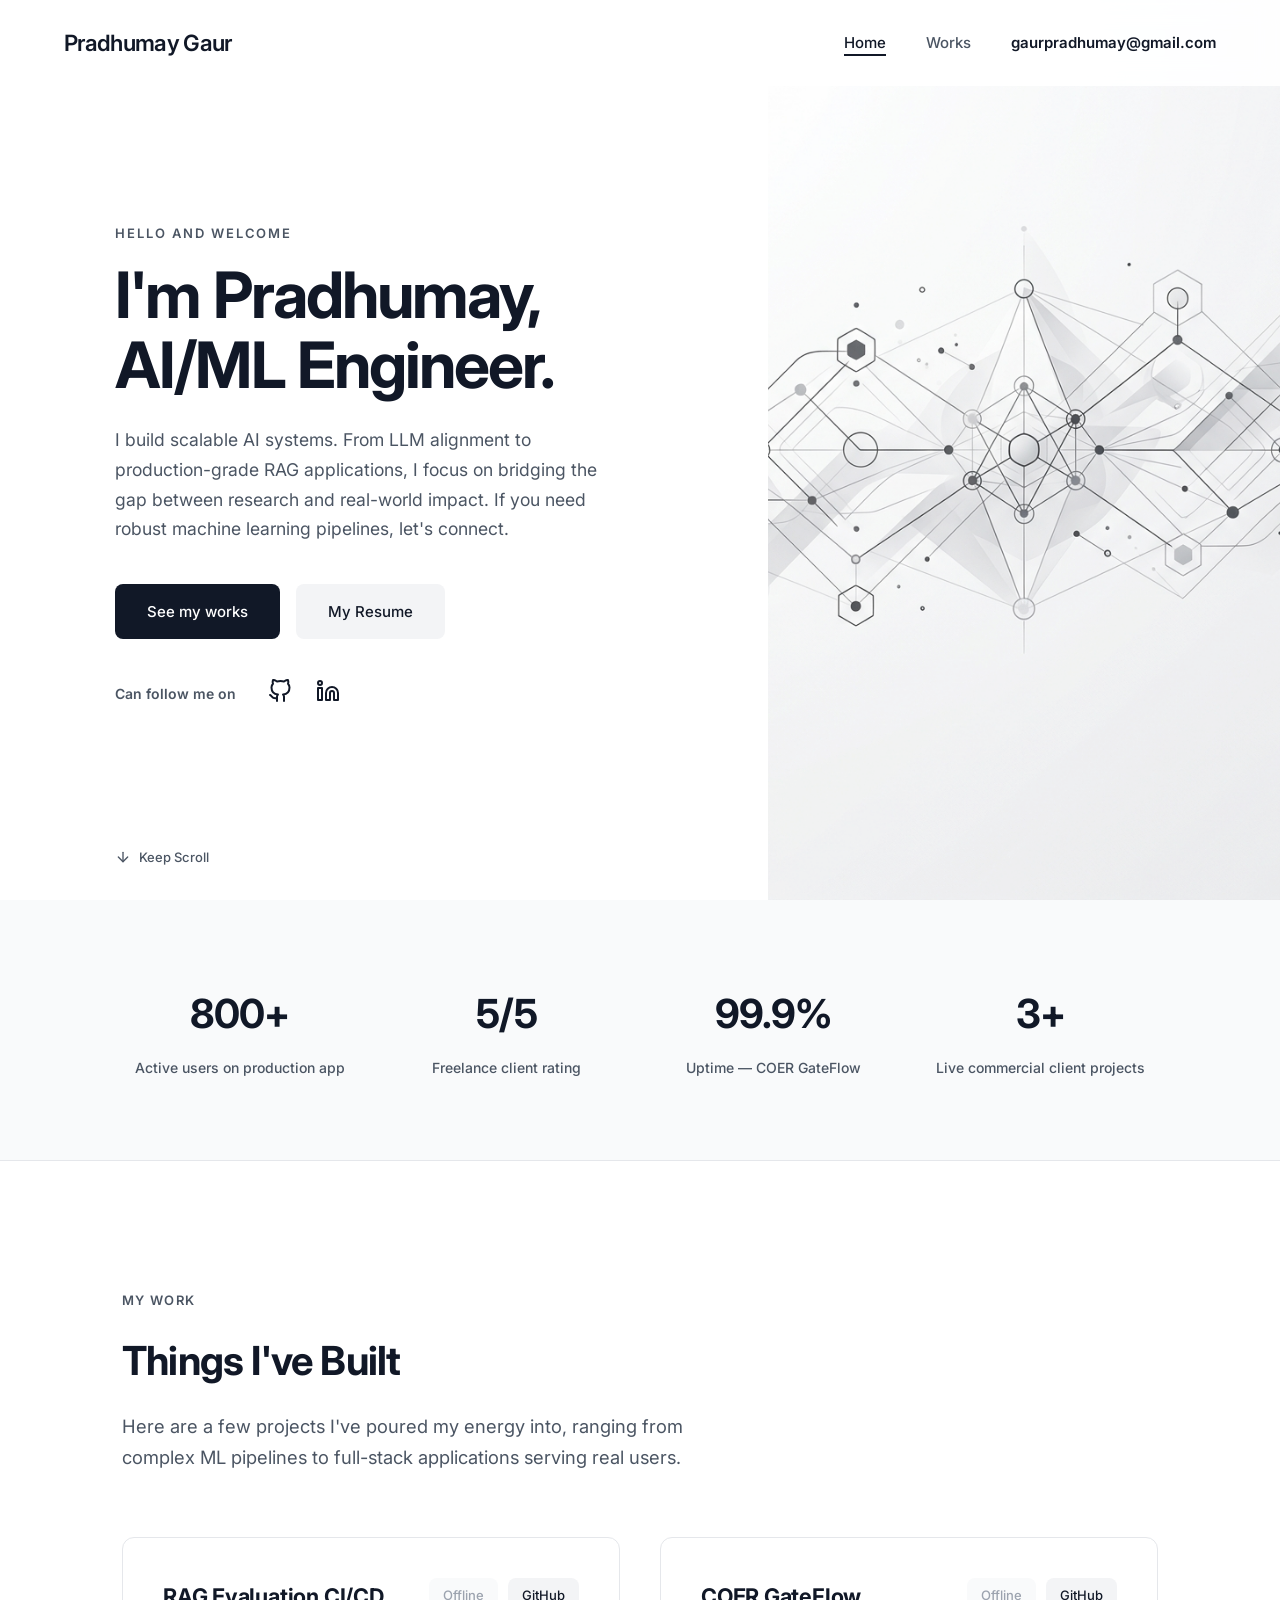
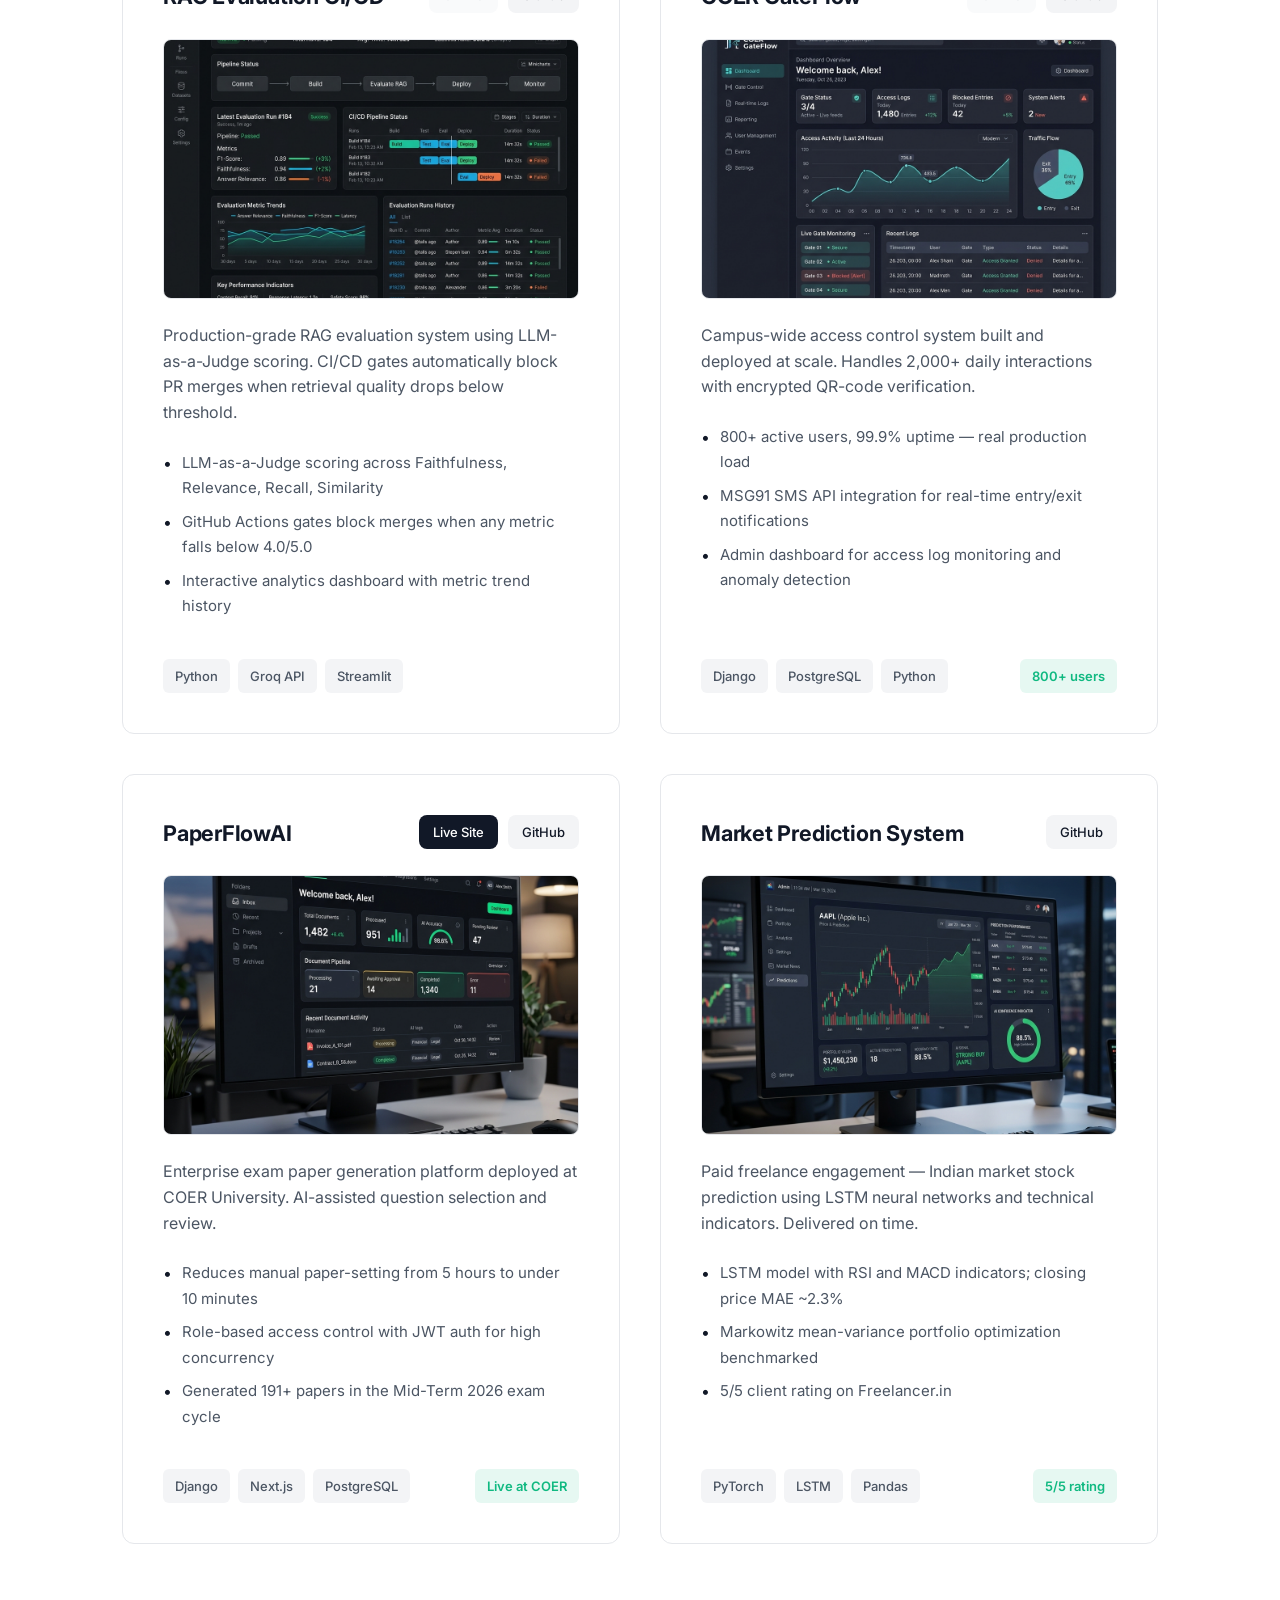
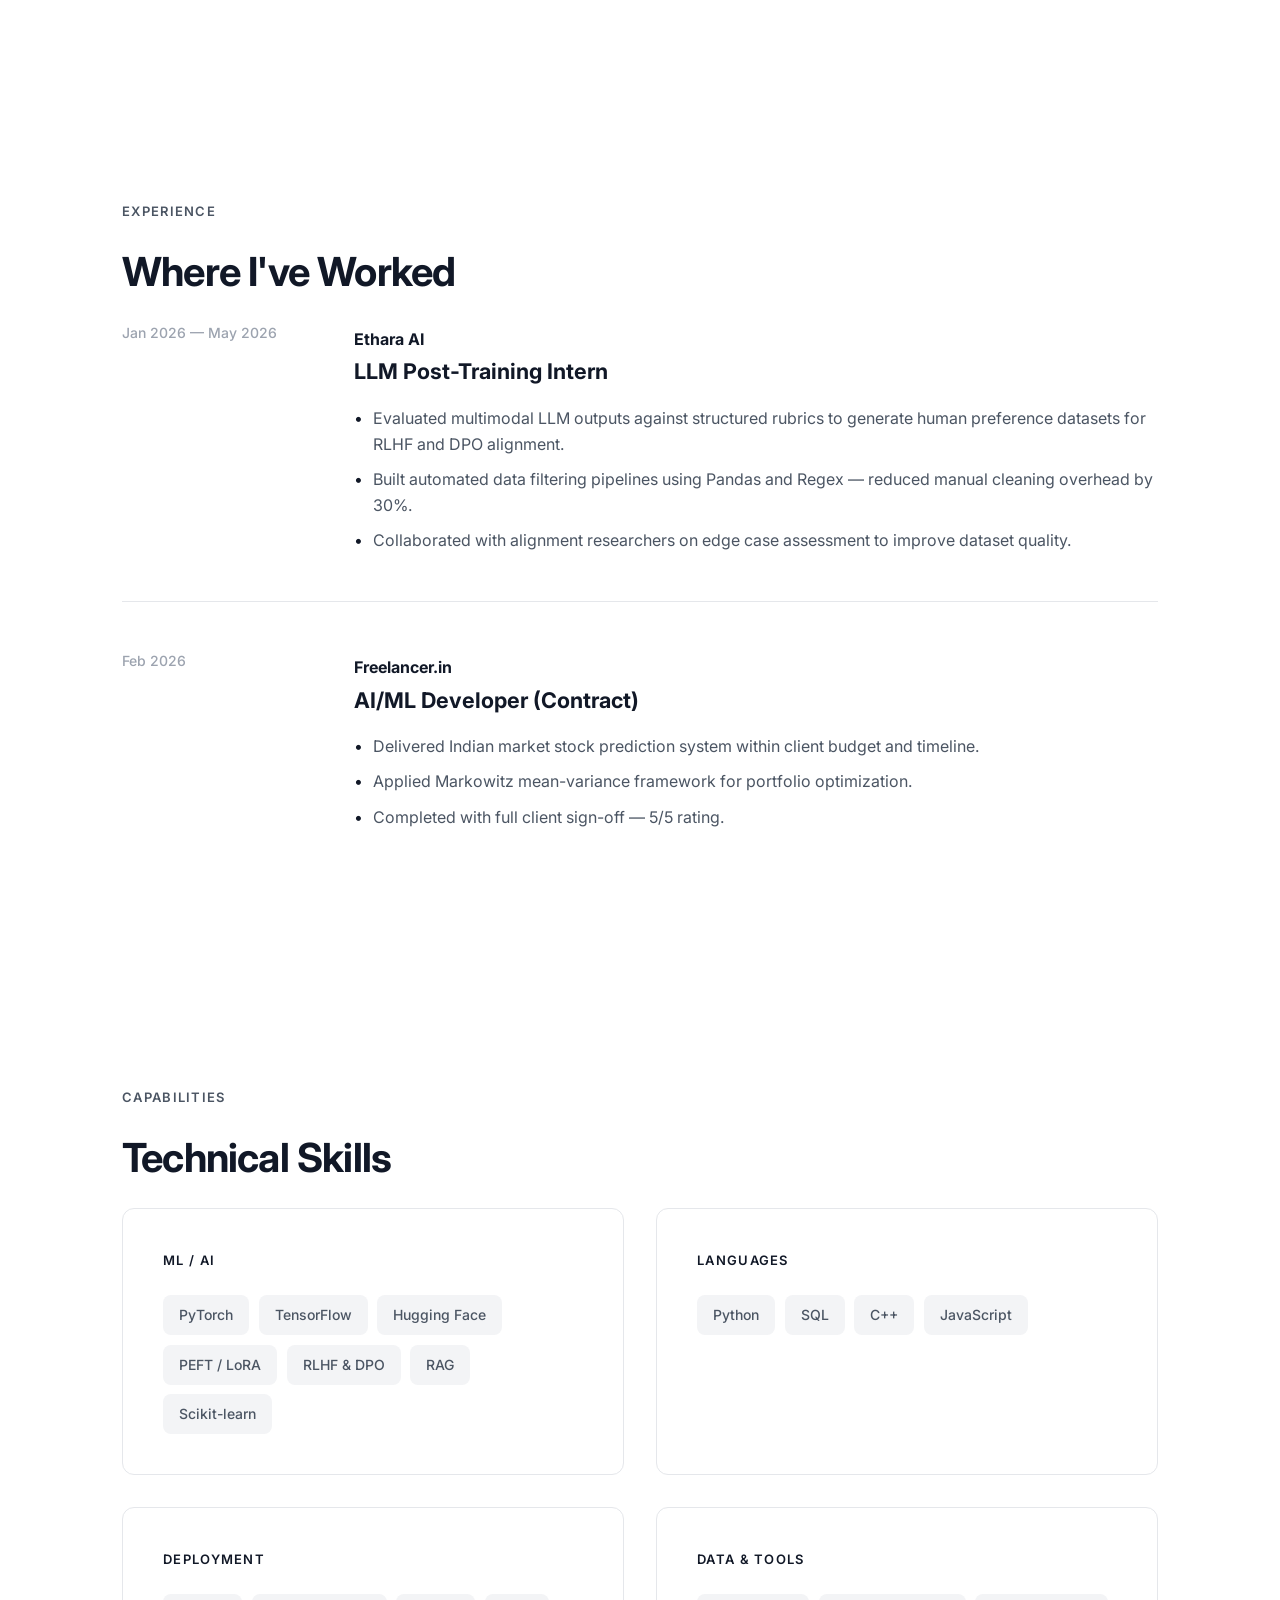
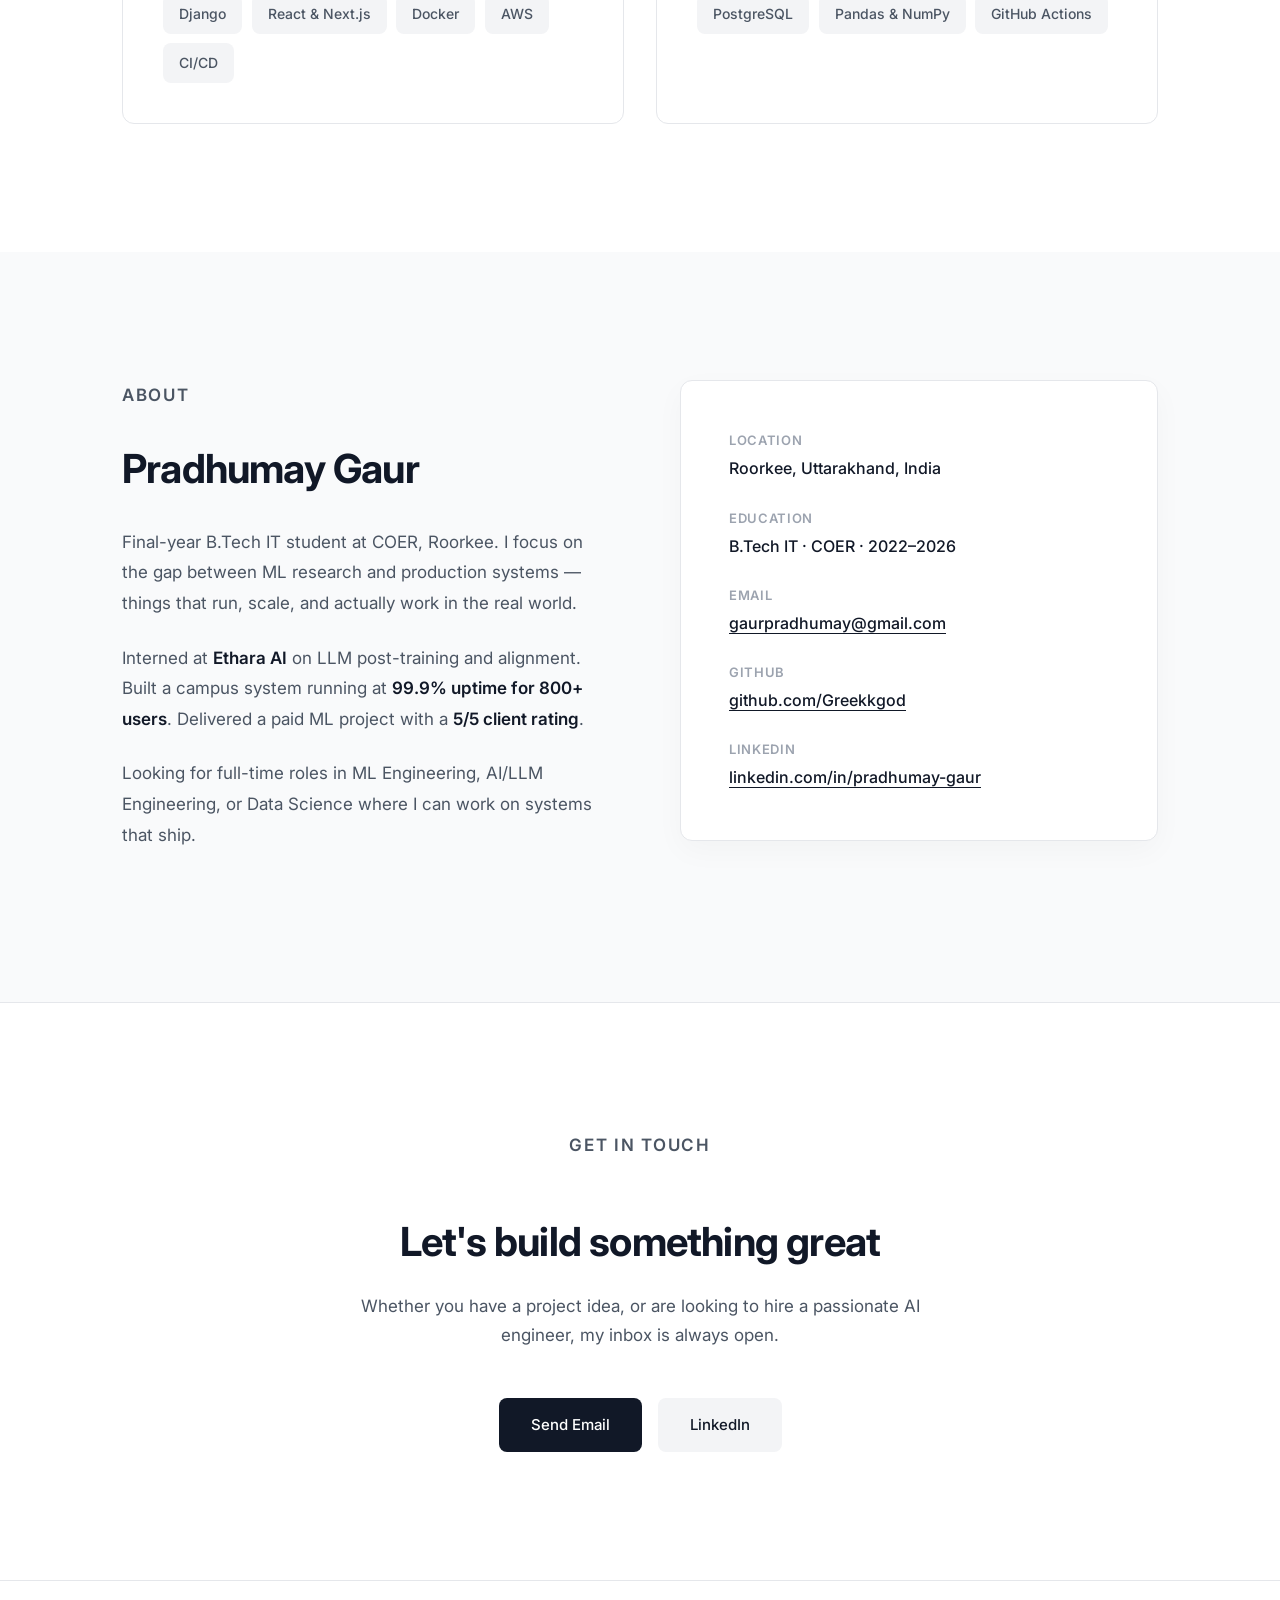
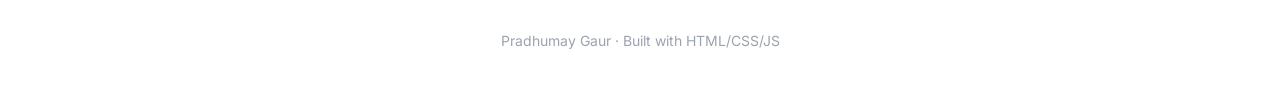
==== commit 457d20d7: "refactor: remove hero profile image from index and delete source file" ====
--- a/index.html
+++ b/index.html
@@ -85,7 +85,6 @@
     </div>
 
     <div class="hero-right fade-in">
-      <img src="assets/my_image.jpeg" alt="Pradhumay Gaur" class="hero-profile-img" />
     </div>
   </section>
 
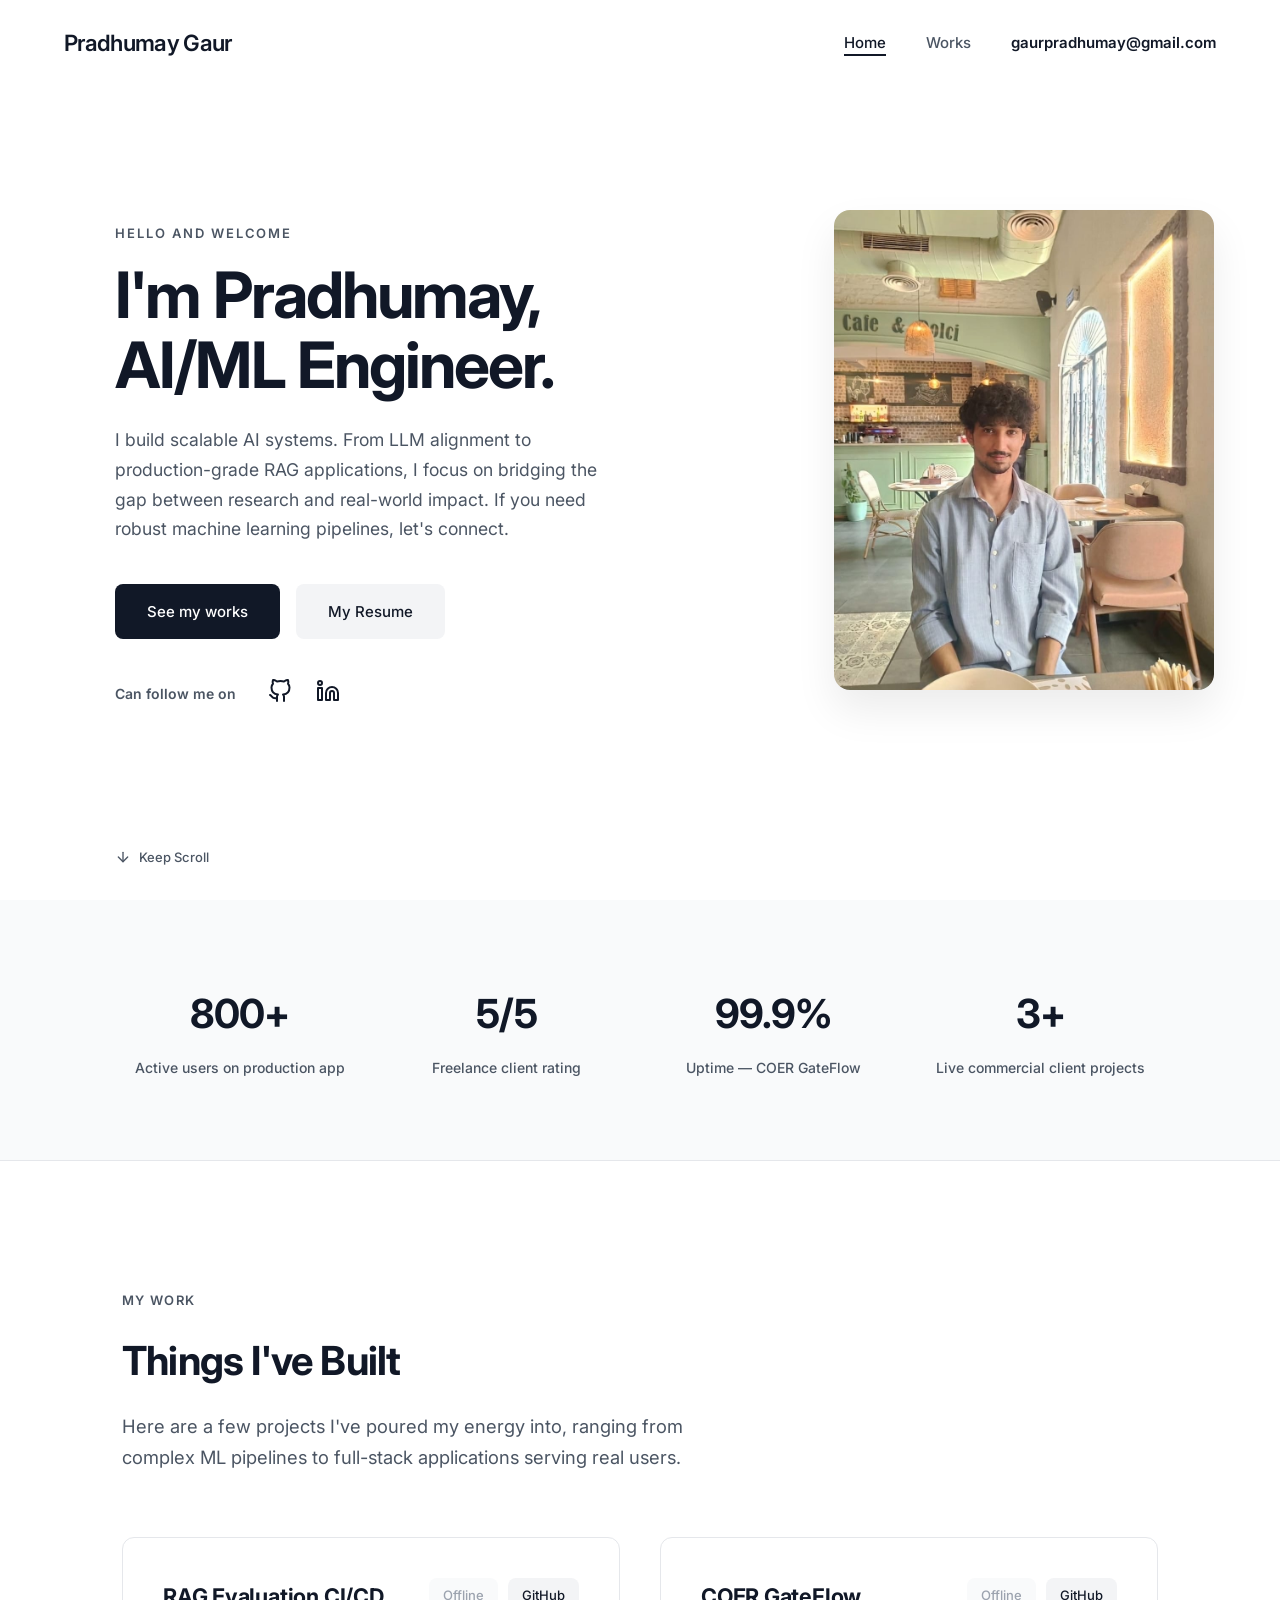
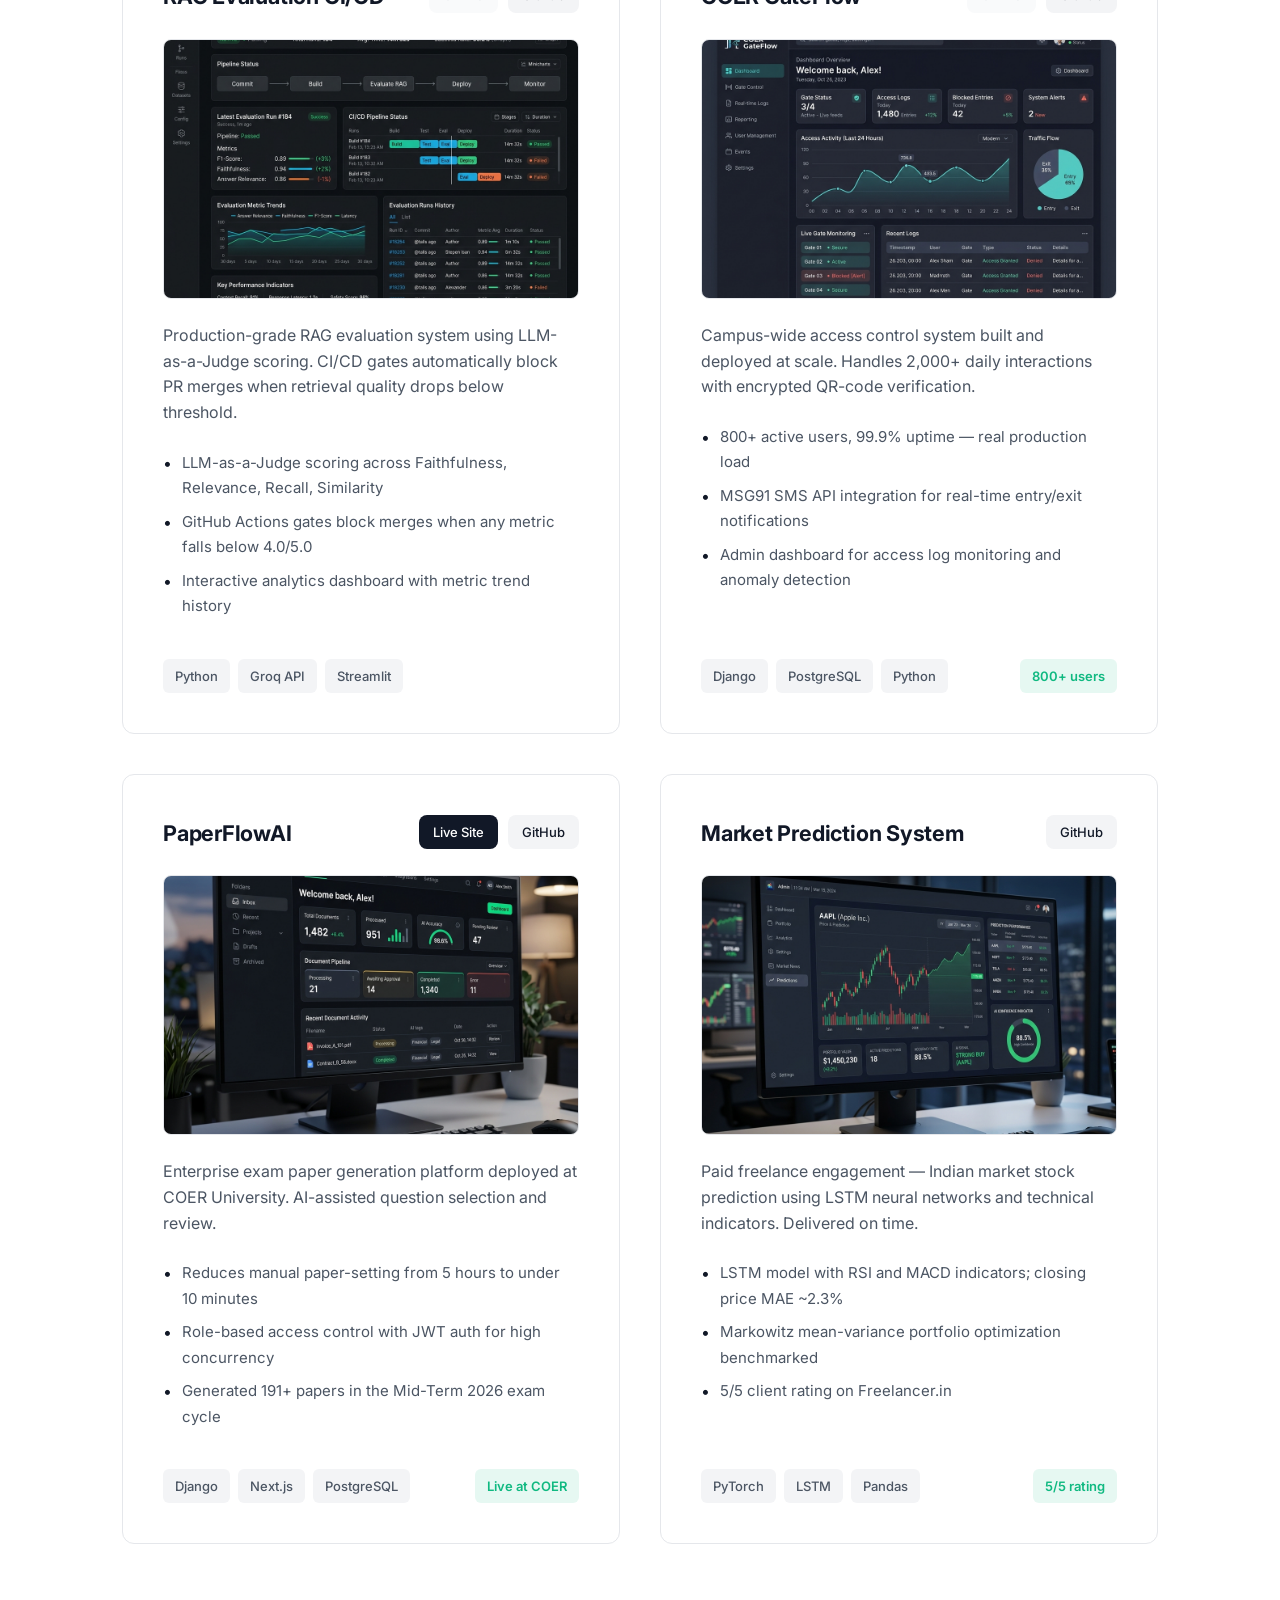
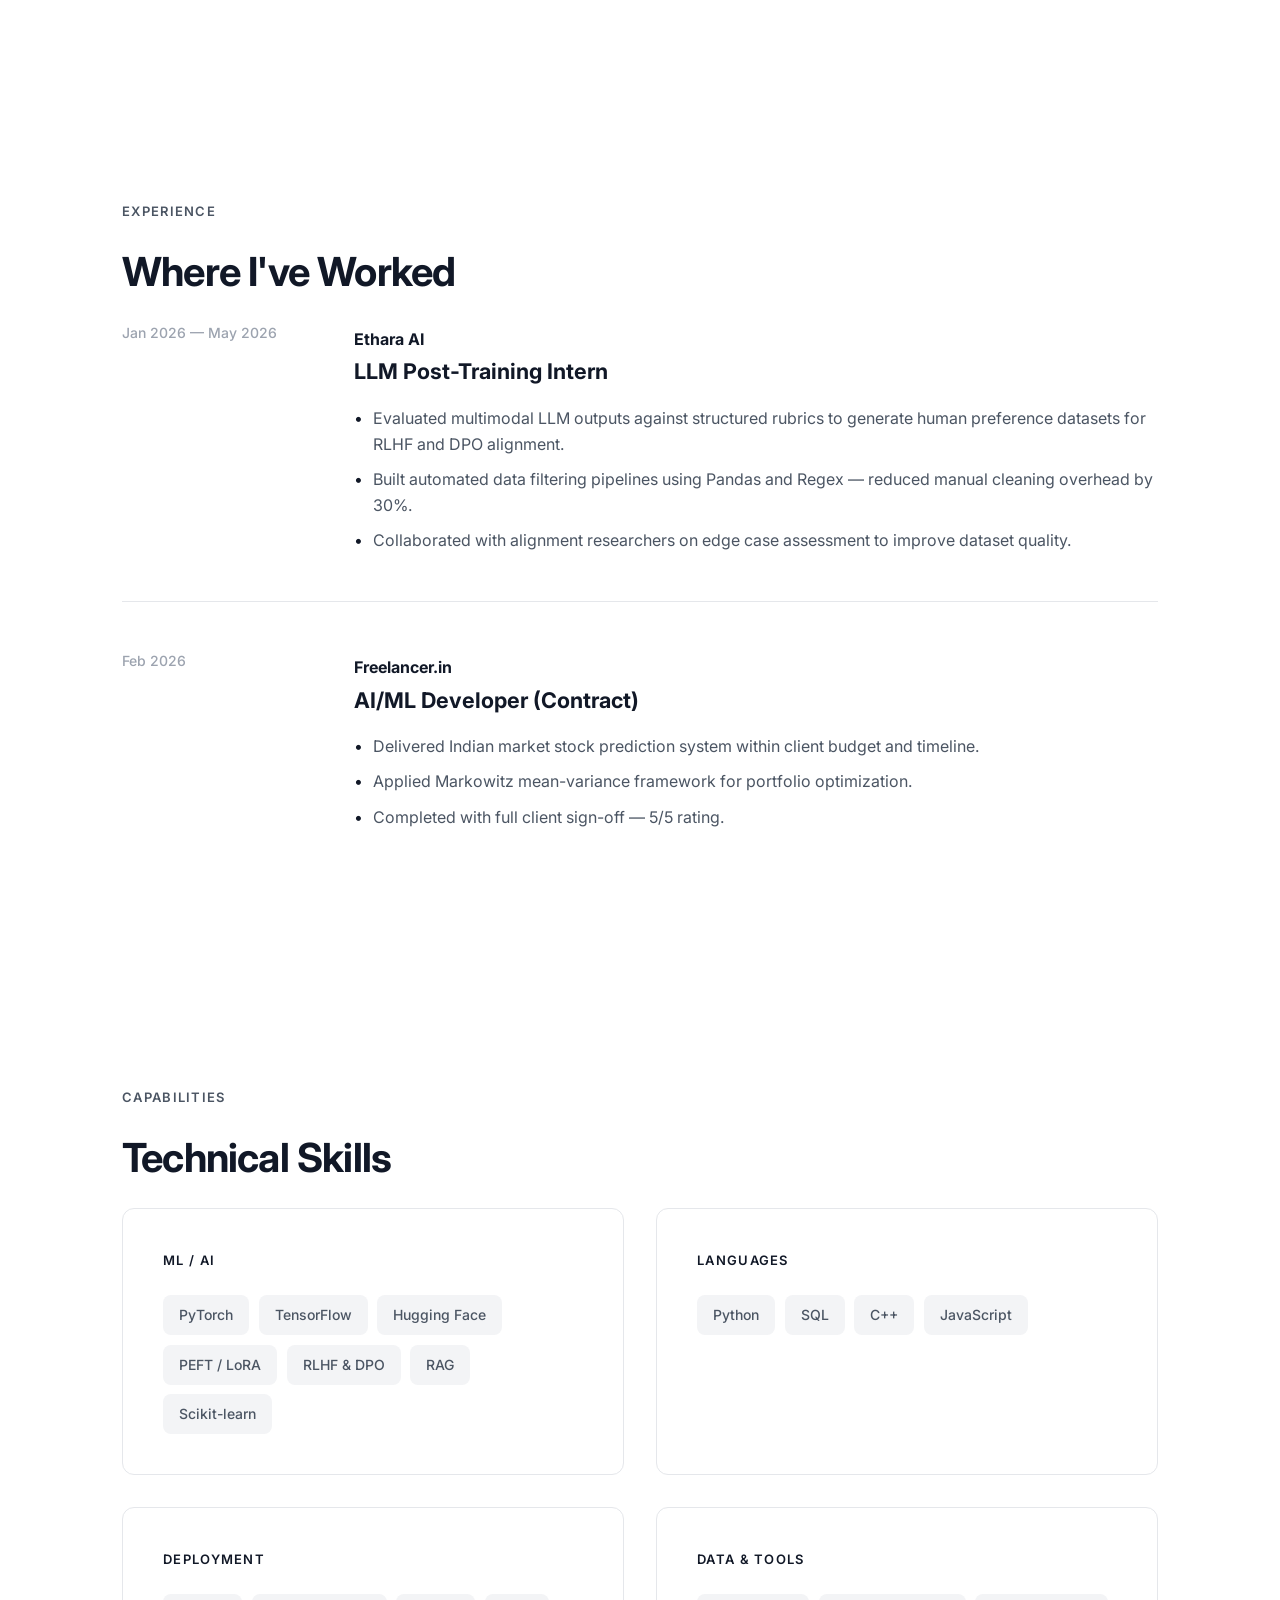
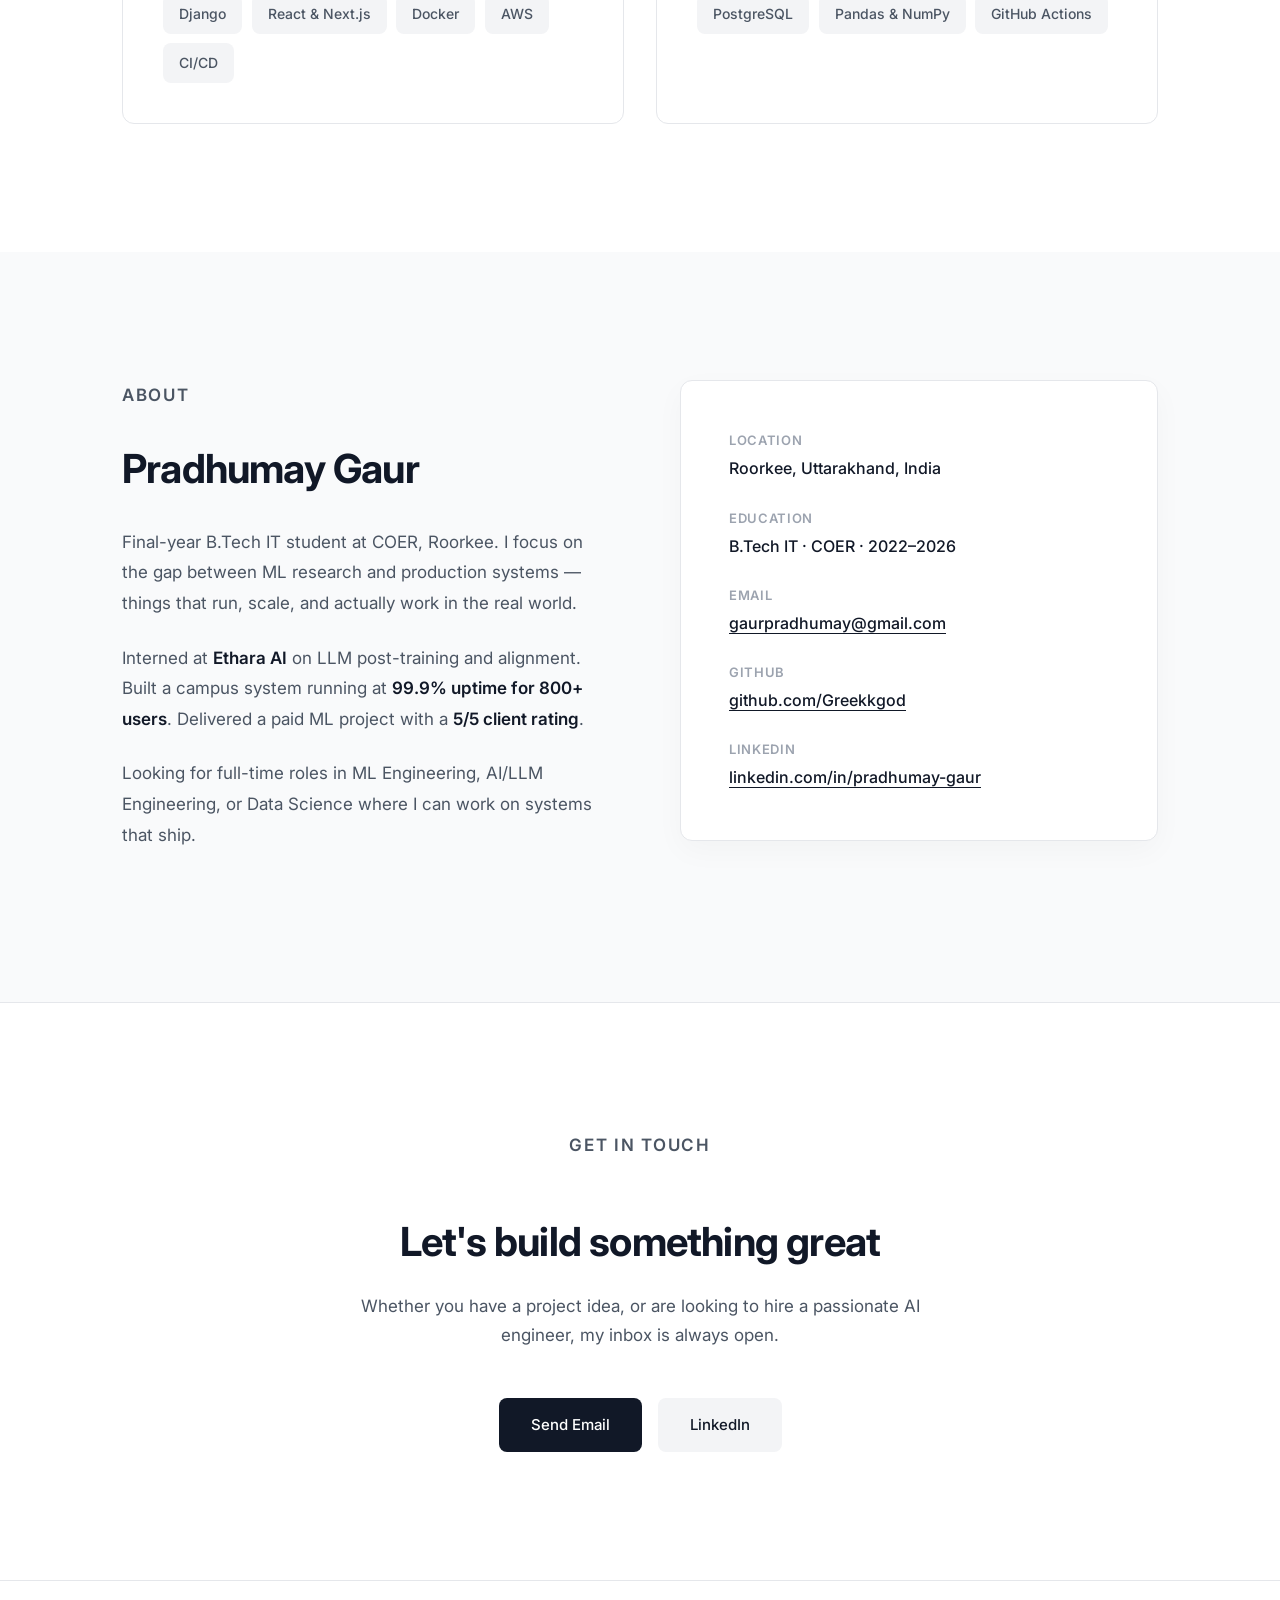
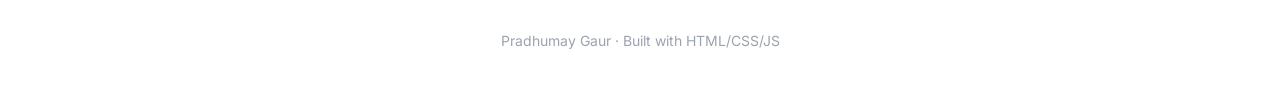
==== commit 273116fb: "feat: add Twitter meta tags, SEO structured data, and semantic structural elements to index.html" ====
--- a/index.html
+++ b/index.html
@@ -17,6 +17,43 @@
   <meta property="og:url" content="https://pradhumay.dev" />
   <meta property="og:image" content="https://pradhumay.dev/og-image.jpg" />
 
+  <!-- Twitter Card Meta Tags -->
+  <meta name="twitter:card" content="summary_large_image" />
+  <meta name="twitter:title" content="Pradhumay Gaur — AI/ML Engineer" />
+  <meta name="twitter:description" content="AI/ML Engineer specializing in LLM alignment, RAG systems, and production-grade ML pipelines." />
+  <meta name="twitter:image" content="https://pradhumay.dev/og-image.jpg" />
+
+  <link rel="canonical" href="https://pradhumay.dev/" />
+
+  <!-- AEO & SEO Structured Data (JSON-LD) -->
+  <script type="application/ld+json">
+  {
+    "@context": "https://schema.org",
+    "@type": "Person",
+    "name": "Pradhumay Gaur",
+    "jobTitle": "AI/ML Engineer",
+    "url": "https://pradhumay.dev",
+    "sameAs": [
+      "https://github.com/Greekkgod",
+      "https://linkedin.com/in/pradhumay-gaur"
+    ],
+    "alumniOf": {
+      "@type": "CollegeOrUniversity",
+      "name": "COER University"
+    },
+    "description": "AI/ML Engineer specializing in LLM alignment, RAG systems, and production-grade ML pipelines.",
+    "knowsAbout": [
+      "Machine Learning",
+      "Large Language Models",
+      "LLM Alignment",
+      "RAG Systems",
+      "Production-grade ML pipelines",
+      "PyTorch",
+      "Python"
+    ]
+  }
+  </script>
+
   <link rel="icon" href="assets/avatar.png" type="image/png" />
 
   <link rel="preconnect" href="https://fonts.googleapis.com" />
@@ -32,16 +69,19 @@
 
 <body>
 
-  <!-- NAV -->
-  <nav>
-    <a href="#hero" class="nav-logo">Pradhumay Gaur</a>
+  <!-- HEADER -->
+  <header>
+    <nav aria-label="Main navigation">
+      <a href="#hero" class="nav-logo">Pradhumay Gaur</a>
     <ul class="nav-links">
       <li><a href="#hero" class="active">Home</a></li>
       <li><a href="#projects">Works</a></li>
       <li><a href="https://mail.google.com/mail/?view=cm&fs=1&to=gaurpradhumay@gmail.com" target="_blank" rel="noopener" class="nav-email">gaurpradhumay@gmail.com</a></li>
     </ul>
-  </nav>
-
+    </nav>
+  </header>
+
+  <main>
   <!-- HERO -->
   <section id="hero">
     <div class="hero-left">
@@ -85,6 +125,7 @@
     </div>
 
     <div class="hero-right fade-in">
+      <img src="assets/my_image.jpeg" alt="Pradhumay Gaur" class="hero-profile-img" />
     </div>
   </section>
 
@@ -405,8 +446,10 @@
     </div>
   </section>
 
+  </main>
+
   <!-- FOOTER -->
-  <footer>
+  <footer role="contentinfo">
     <p>Pradhumay Gaur · Built with HTML/CSS/JS</p>
   </footer>
 
--- a/styles.css
+++ b/styles.css
@@ -206,7 +206,6 @@
 }
 
 .hero-right {
-  background-color: #F8F9FA;
   position: relative;
   display: flex;
   flex-direction: column;
@@ -214,17 +213,6 @@
   justify-content: center;
   padding: 3rem;
   gap: 2rem;
-}
-
-.hero-right::before {
-  content: '';
-  position: absolute;
-  inset: 0;
-  background-image: url('assets/hero_abstract.png');
-  background-size: cover;
-  background-position: center;
-  opacity: 0.8;
-  pointer-events: none;
 }
 
 .hero-profile-img {
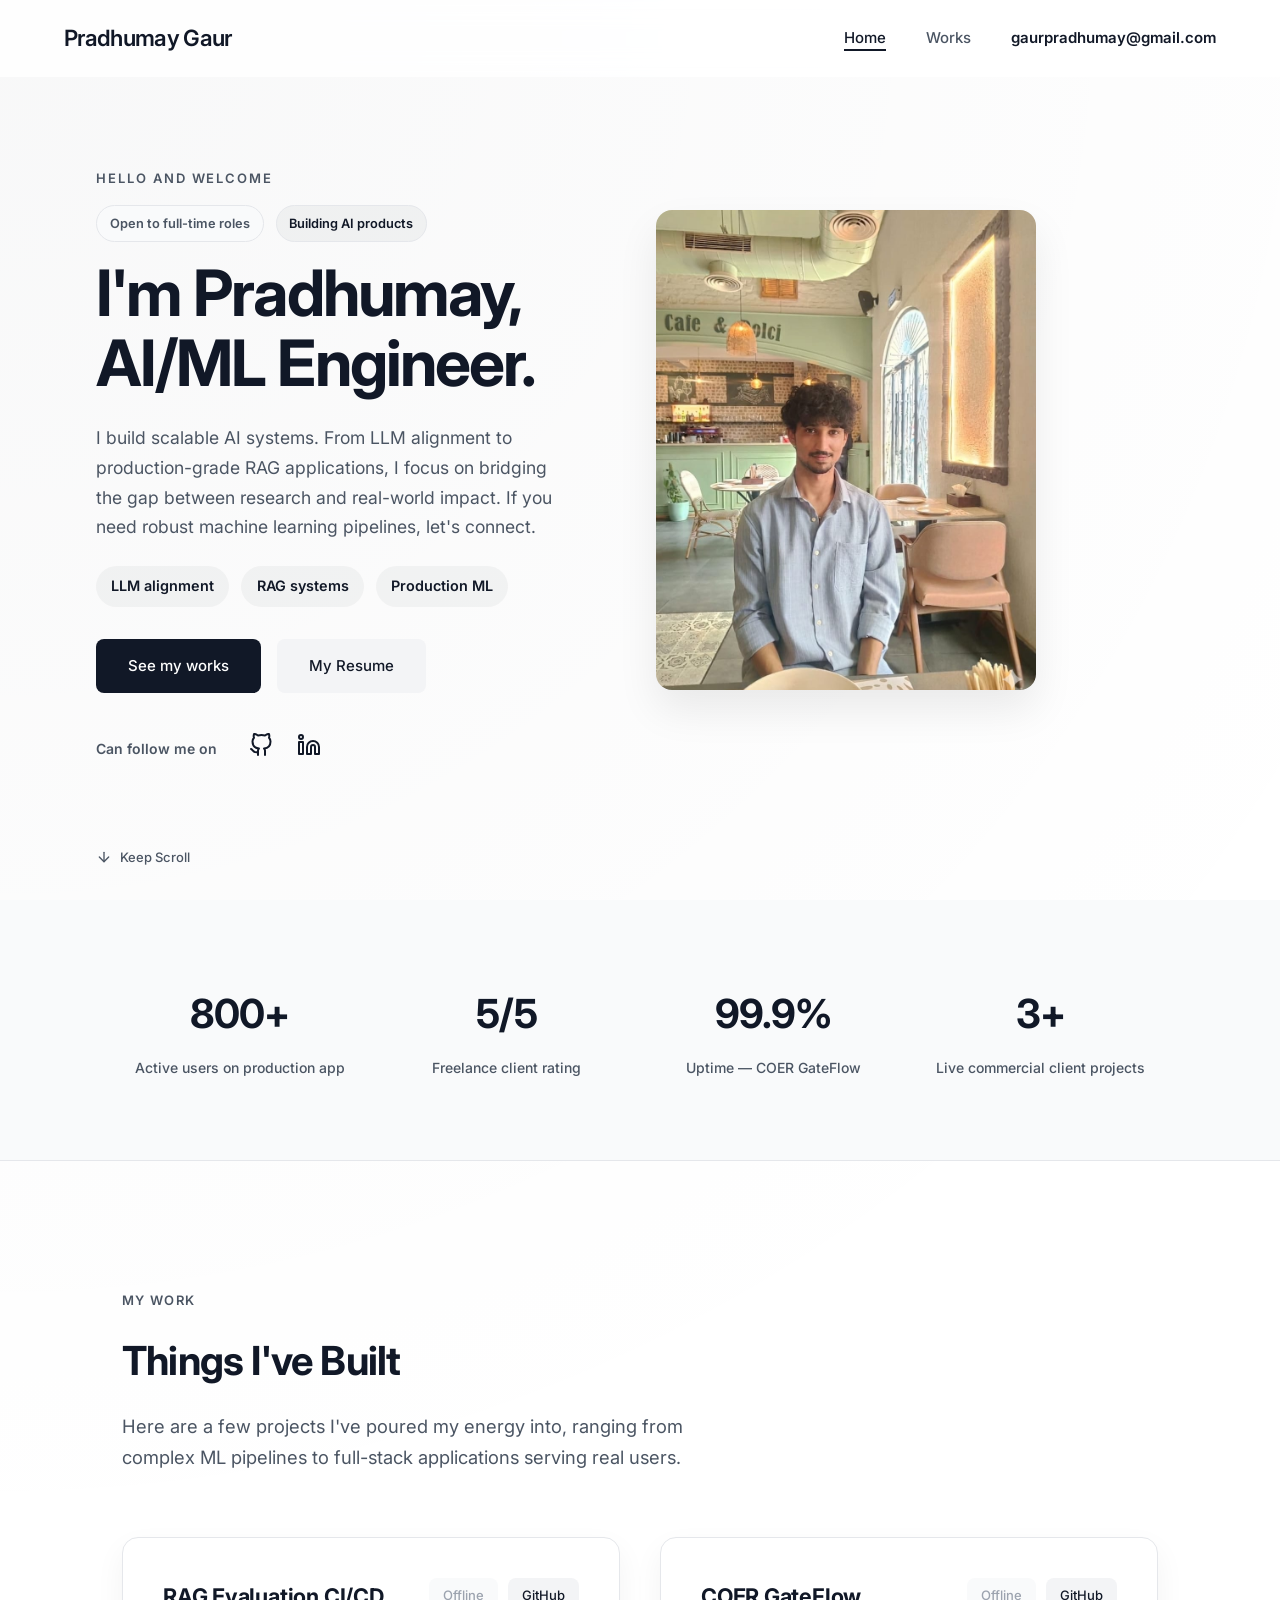
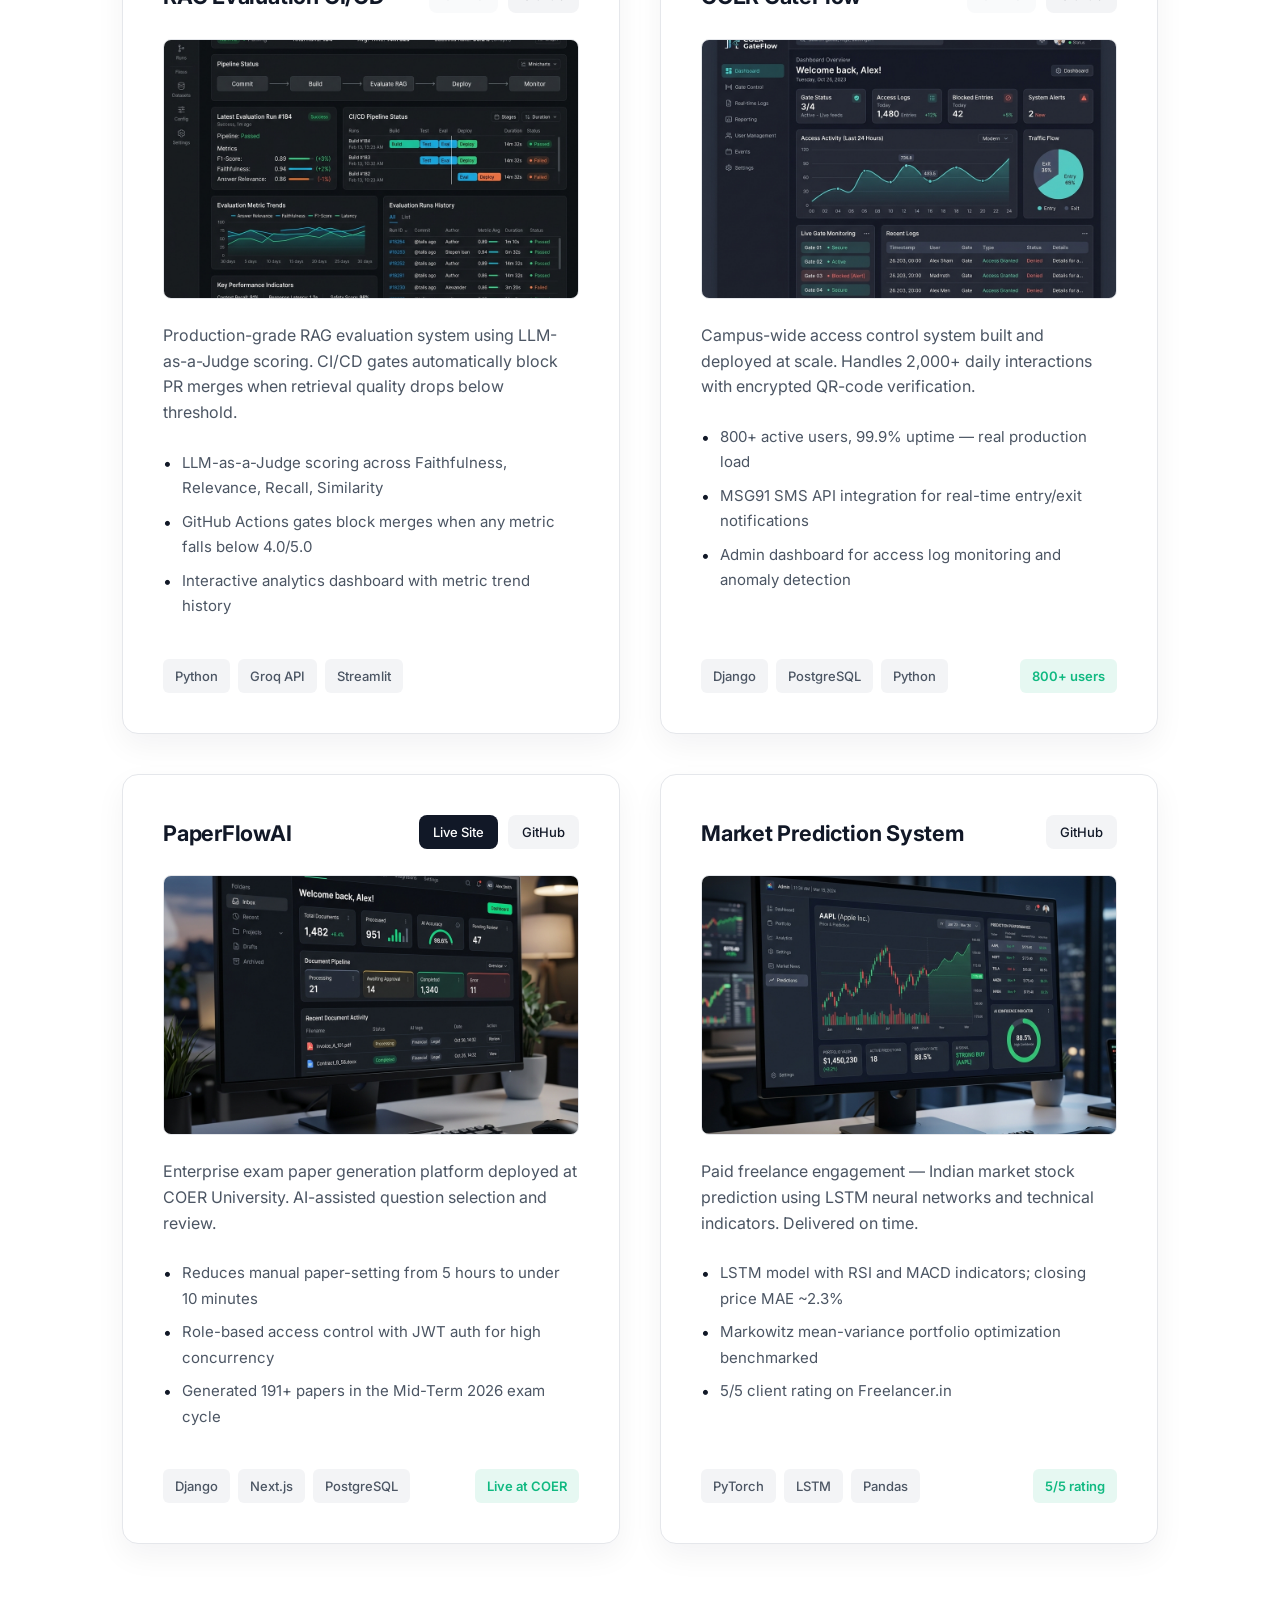
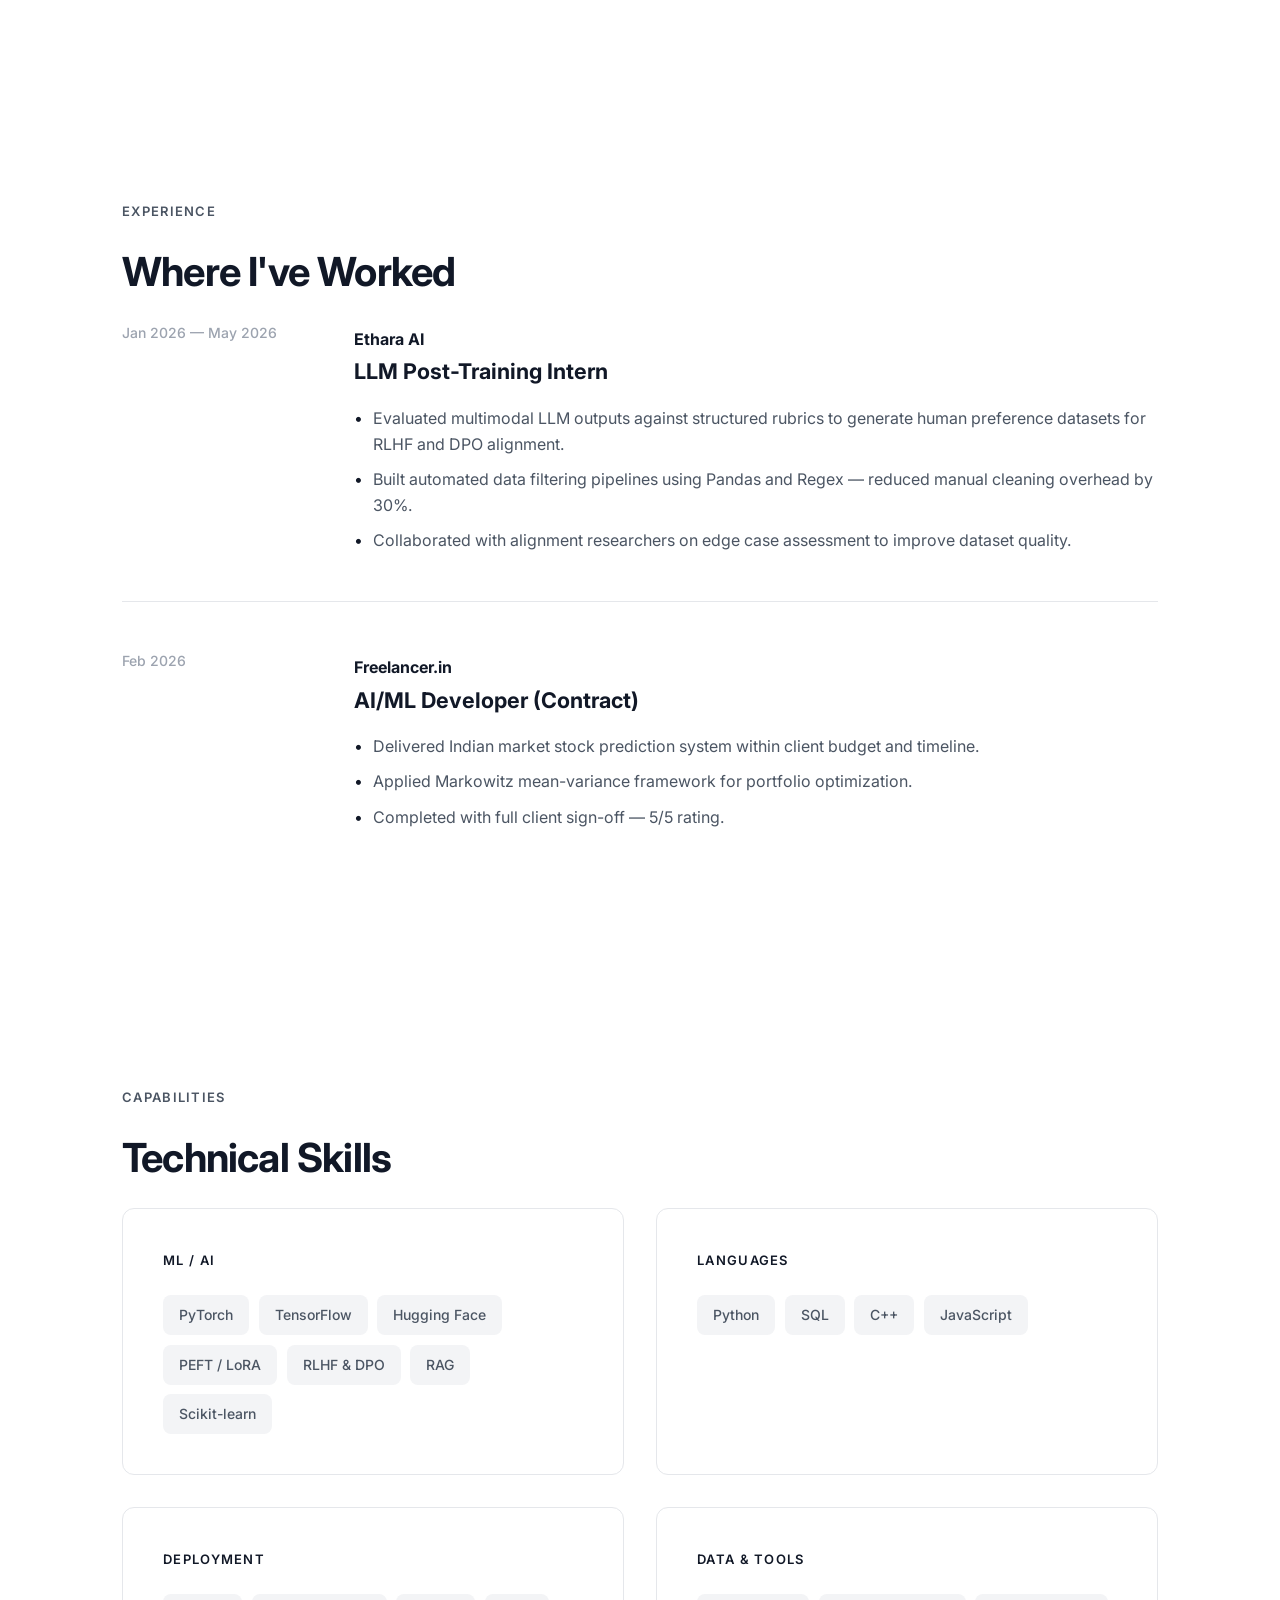
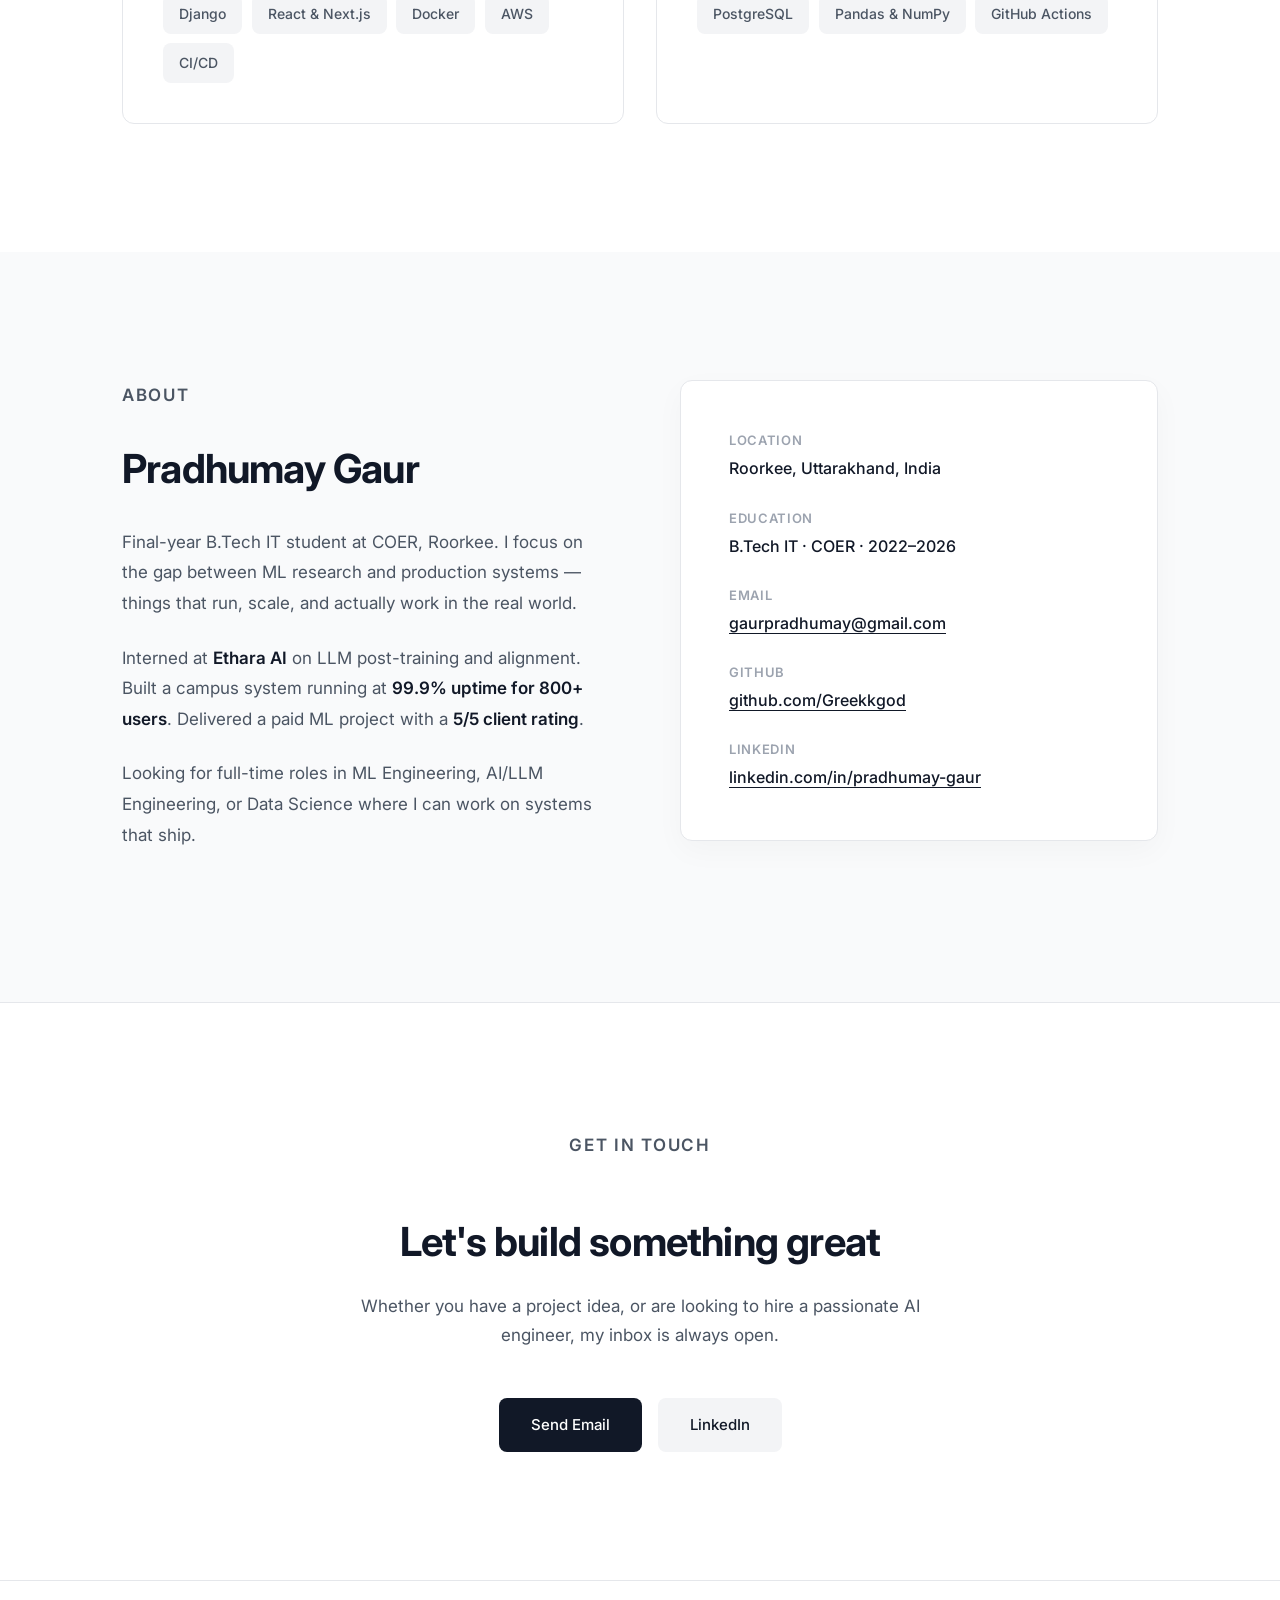
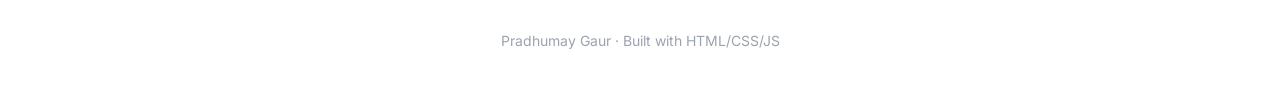
==== commit 239f88b7: "feat: enhance hero section with badges and highlights, improve navigation scroll behavior" ====
--- a/index.html
+++ b/index.html
@@ -86,11 +86,20 @@
   <section id="hero">
     <div class="hero-left">
       <p class="hero-tag fade-in">HELLO AND WELCOME</p>
+      <div class="hero-badges fade-in">
+        <span class="hero-badge">Open to full-time roles</span>
+        <span class="hero-badge secondary">Building AI products</span>
+      </div>
       <h1 class="fade-in">I'm Pradhumay,<br>AI/ML Engineer.</h1>
       <p class="hero-sub fade-in">
         I build scalable AI systems. From LLM alignment to production-grade RAG applications, I focus on bridging the
         gap between research and real-world impact. If you need robust machine learning pipelines, let's connect.
       </p>
+      <div class="hero-highlights fade-in">
+        <span>LLM alignment</span>
+        <span>RAG systems</span>
+        <span>Production ML</span>
+      </div>
       <div class="hero-ctas fade-in">
         <a href="#projects" class="btn-primary">See my works</a>
         <a href="assets/Pradhumay_Gaur_RESUME.pdf" class="btn-ghost" target="_blank" rel="noopener">My Resume</a>
--- a/styles.css
+++ b/styles.css
@@ -12,6 +12,7 @@
   --bg-card: #FFFFFF;
   --border: #E5E7EB;
   --border-hover: #D1D5DB;
+  --shadow-soft: 0 12px 30px rgba(17, 24, 39, 0.05);
   --text-primary: #111827;
   --text-secondary: #4B5563;
   --text-muted: #9CA3AF;
@@ -30,11 +31,22 @@
 
 body {
   font-family: var(--sans);
-  background: var(--bg);
+  background:
+    radial-gradient(circle at top left, rgba(17, 24, 39, 0.03), transparent 24%),
+    var(--bg);
   color: var(--text-primary);
   font-size: 15px;
   line-height: 1.7;
   -webkit-font-smoothing: antialiased;
+}
+
+a {
+  transition: color 0.2s ease, background-color 0.2s ease, border-color 0.2s ease, transform 0.2s ease;
+}
+
+a:focus-visible {
+  outline: 2px solid var(--text-primary);
+  outline-offset: 3px;
 }
 
 /* NAV */
@@ -47,9 +59,17 @@
   display: flex;
   justify-content: space-between;
   align-items: center;
-  padding: 1.5rem 4rem;
-  background: rgba(255, 255, 255, 0.9);
+  padding: 1.2rem 4rem;
+  background: rgba(255, 255, 255, 0.82);
   backdrop-filter: blur(12px);
+  border-bottom: 1px solid transparent;
+  transition: background 0.2s ease, box-shadow 0.2s ease, border-color 0.2s ease;
+}
+
+nav.nav-scrolled {
+  background: rgba(255, 255, 255, 0.96);
+  box-shadow: 0 10px 30px rgba(17, 24, 39, 0.05);
+  border-color: var(--border);
 }
 
 .nav-logo {
@@ -109,7 +129,7 @@
 #hero {
   min-height: 100vh;
   display: grid;
-  grid-template-columns: 1.2fr 0.8fr;
+  grid-template-columns: 1fr 1fr;
   padding: 0;
   /* Override section padding */
 }
@@ -130,6 +150,30 @@
   letter-spacing: 0.15em;
   text-transform: uppercase;
   margin-bottom: 1rem;
+}
+
+.hero-badges {
+  display: flex;
+  flex-wrap: wrap;
+  gap: 0.75rem;
+  margin-bottom: 1rem;
+}
+
+.hero-badge {
+  display: inline-flex;
+  align-items: center;
+  padding: 0.4rem 0.8rem;
+  border: 1px solid var(--border);
+  border-radius: 999px;
+  background: var(--bg-surface);
+  color: var(--text-secondary);
+  font-size: 0.8rem;
+  font-weight: 600;
+}
+
+.hero-badge.secondary {
+  background: rgba(17, 24, 39, 0.04);
+  color: var(--text-primary);
 }
 
 h1 {
@@ -146,7 +190,23 @@
   color: var(--text-secondary);
   max-width: 500px;
   line-height: 1.7;
-  margin-bottom: 2.5rem;
+  margin-bottom: 1.5rem;
+}
+
+.hero-highlights {
+  display: flex;
+  flex-wrap: wrap;
+  gap: 0.75rem;
+  margin-bottom: 2rem;
+}
+
+.hero-highlights span {
+  padding: 0.5rem 0.95rem;
+  border-radius: 999px;
+  background: rgba(17, 24, 39, 0.04);
+  color: var(--text-primary);
+  font-size: 0.9rem;
+  font-weight: 600;
 }
 
 .hero-ctas {
@@ -209,9 +269,9 @@
   position: relative;
   display: flex;
   flex-direction: column;
-  align-items: center;
+  align-items: flex-start;
   justify-content: center;
-  padding: 3rem;
+  padding: 3rem 3rem 3rem 1rem;
   gap: 2rem;
 }
 
@@ -314,16 +374,18 @@
 .project-card {
   background: var(--bg-card);
   border: 1px solid var(--border);
-  border-radius: 12px;
+  border-radius: 16px;
   padding: 2.5rem;
-  transition: transform 0.3s, box-shadow 0.3s;
+  transition: transform 0.3s, box-shadow 0.3s, border-color 0.3s;
   display: flex;
   flex-direction: column;
+  box-shadow: var(--shadow-soft);
 }
 
 .project-card:hover {
   transform: translateY(-6px);
-  box-shadow: 0 20px 40px rgba(0, 0, 0, 0.08);
+  box-shadow: 0 22px 42px rgba(17, 24, 39, 0.09);
+  border-color: var(--border-hover);
 }
 
 .project-header {
@@ -680,7 +742,7 @@
     justify-content: center;
   }
 
-  .hero-socials {
+  .hero-socials-left {
     margin: 0 auto;
   }
 }
@@ -728,6 +790,11 @@
 
   .hero-metrics {
     grid-template-columns: 1fr;
+  }
+
+  .hero-badges,
+  .hero-highlights {
+    gap: 0.6rem;
   }
 }
 
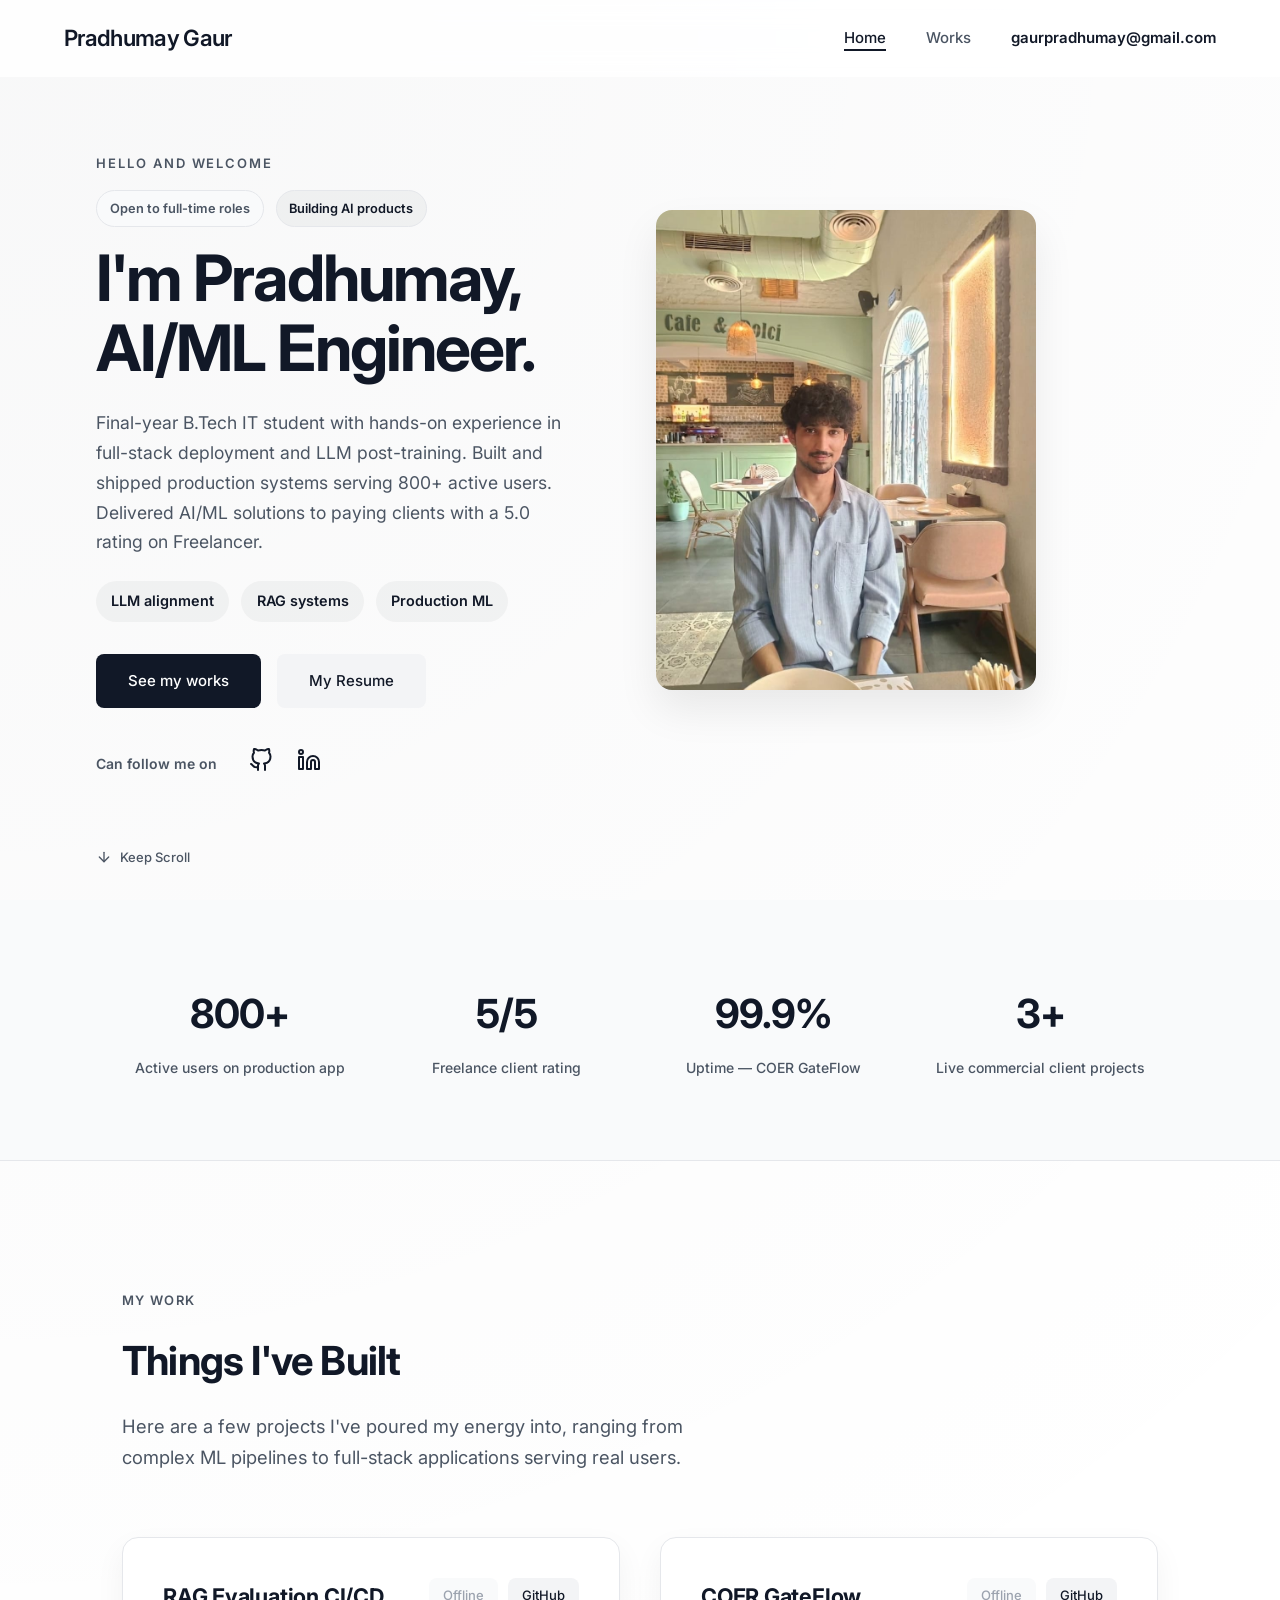
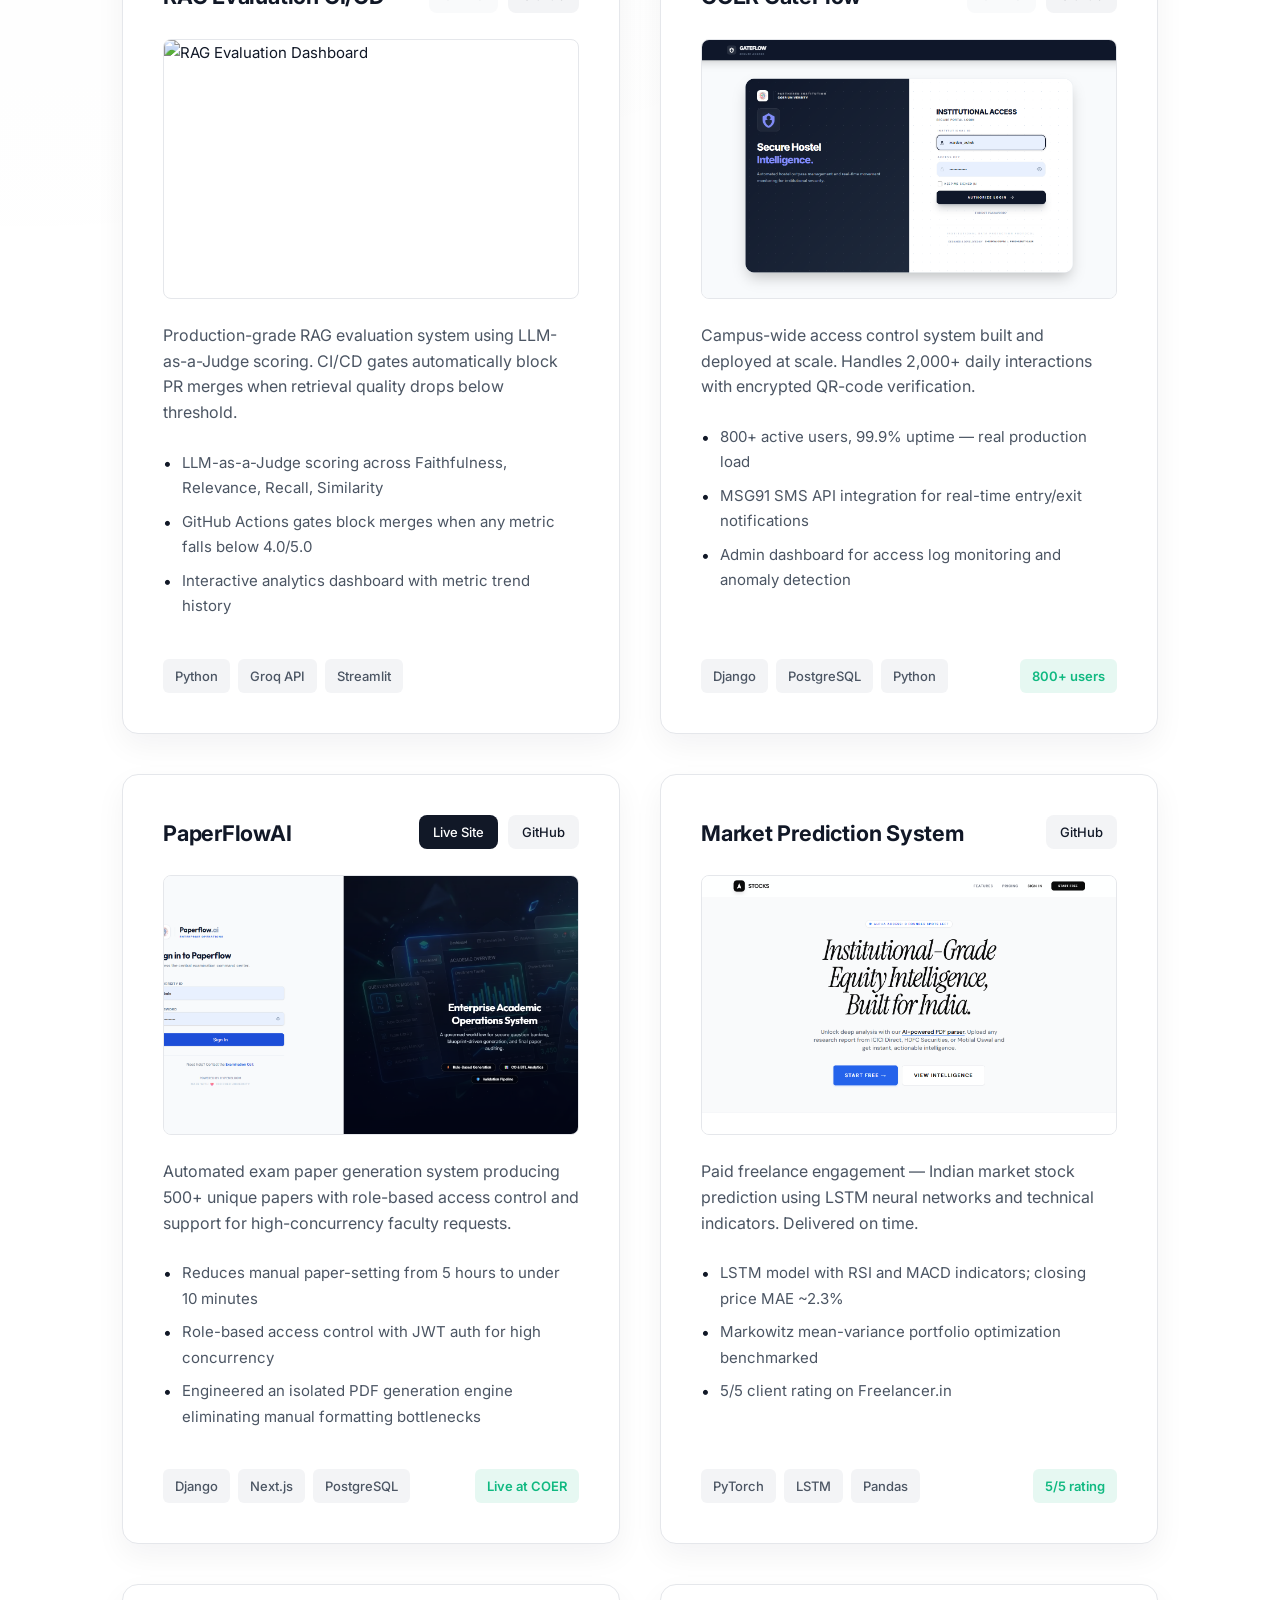
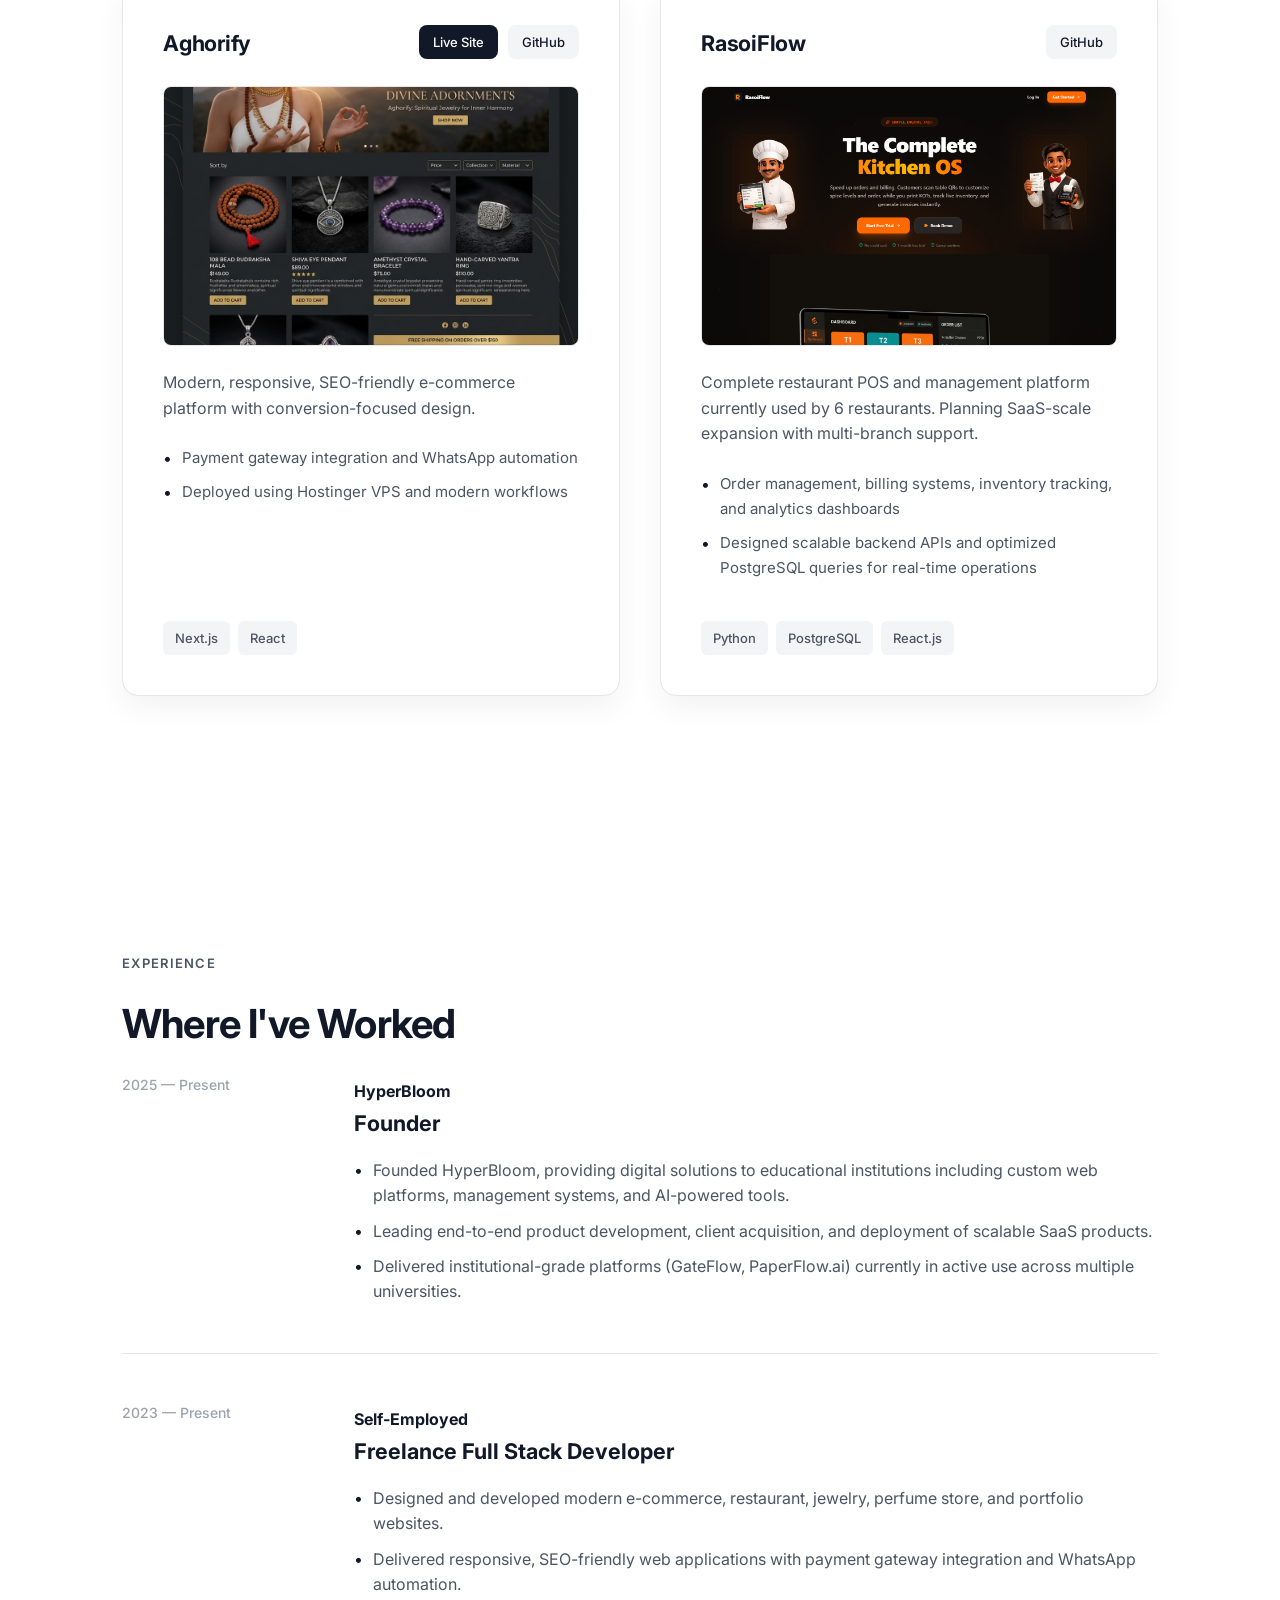
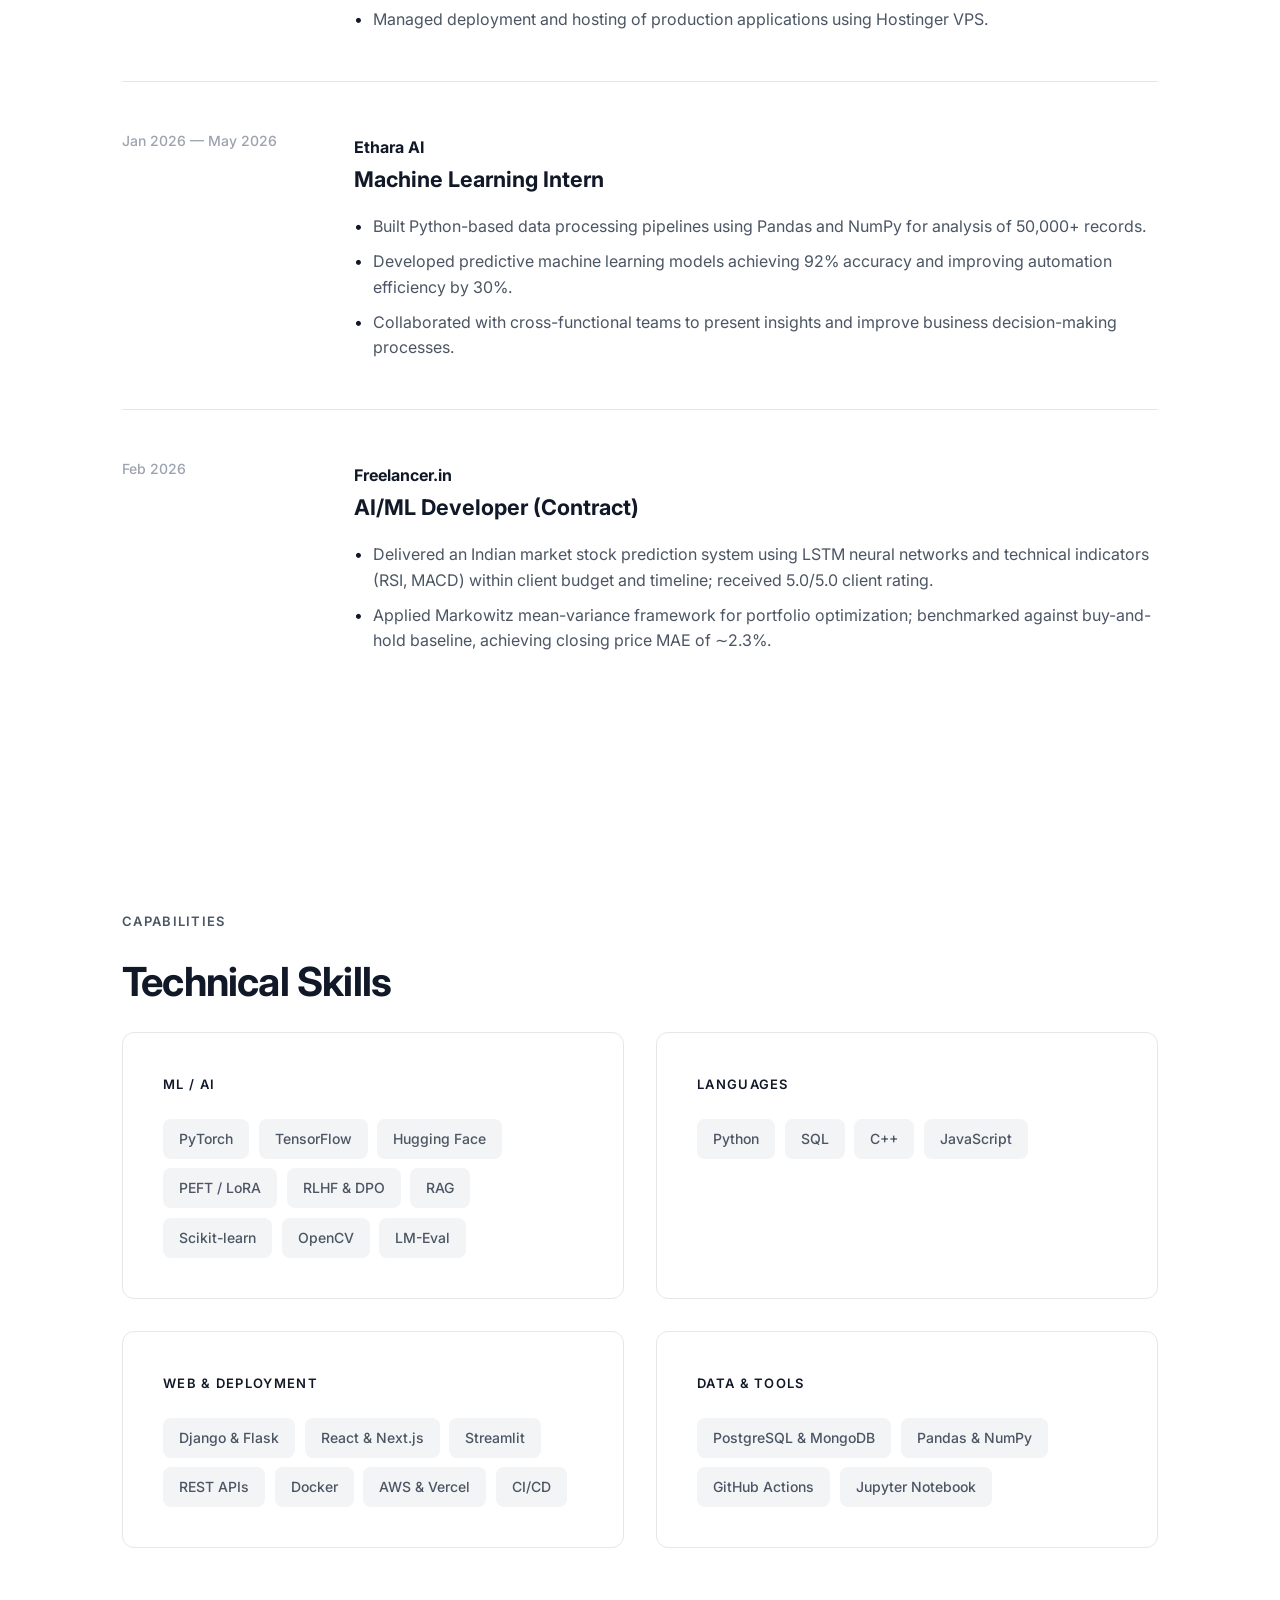
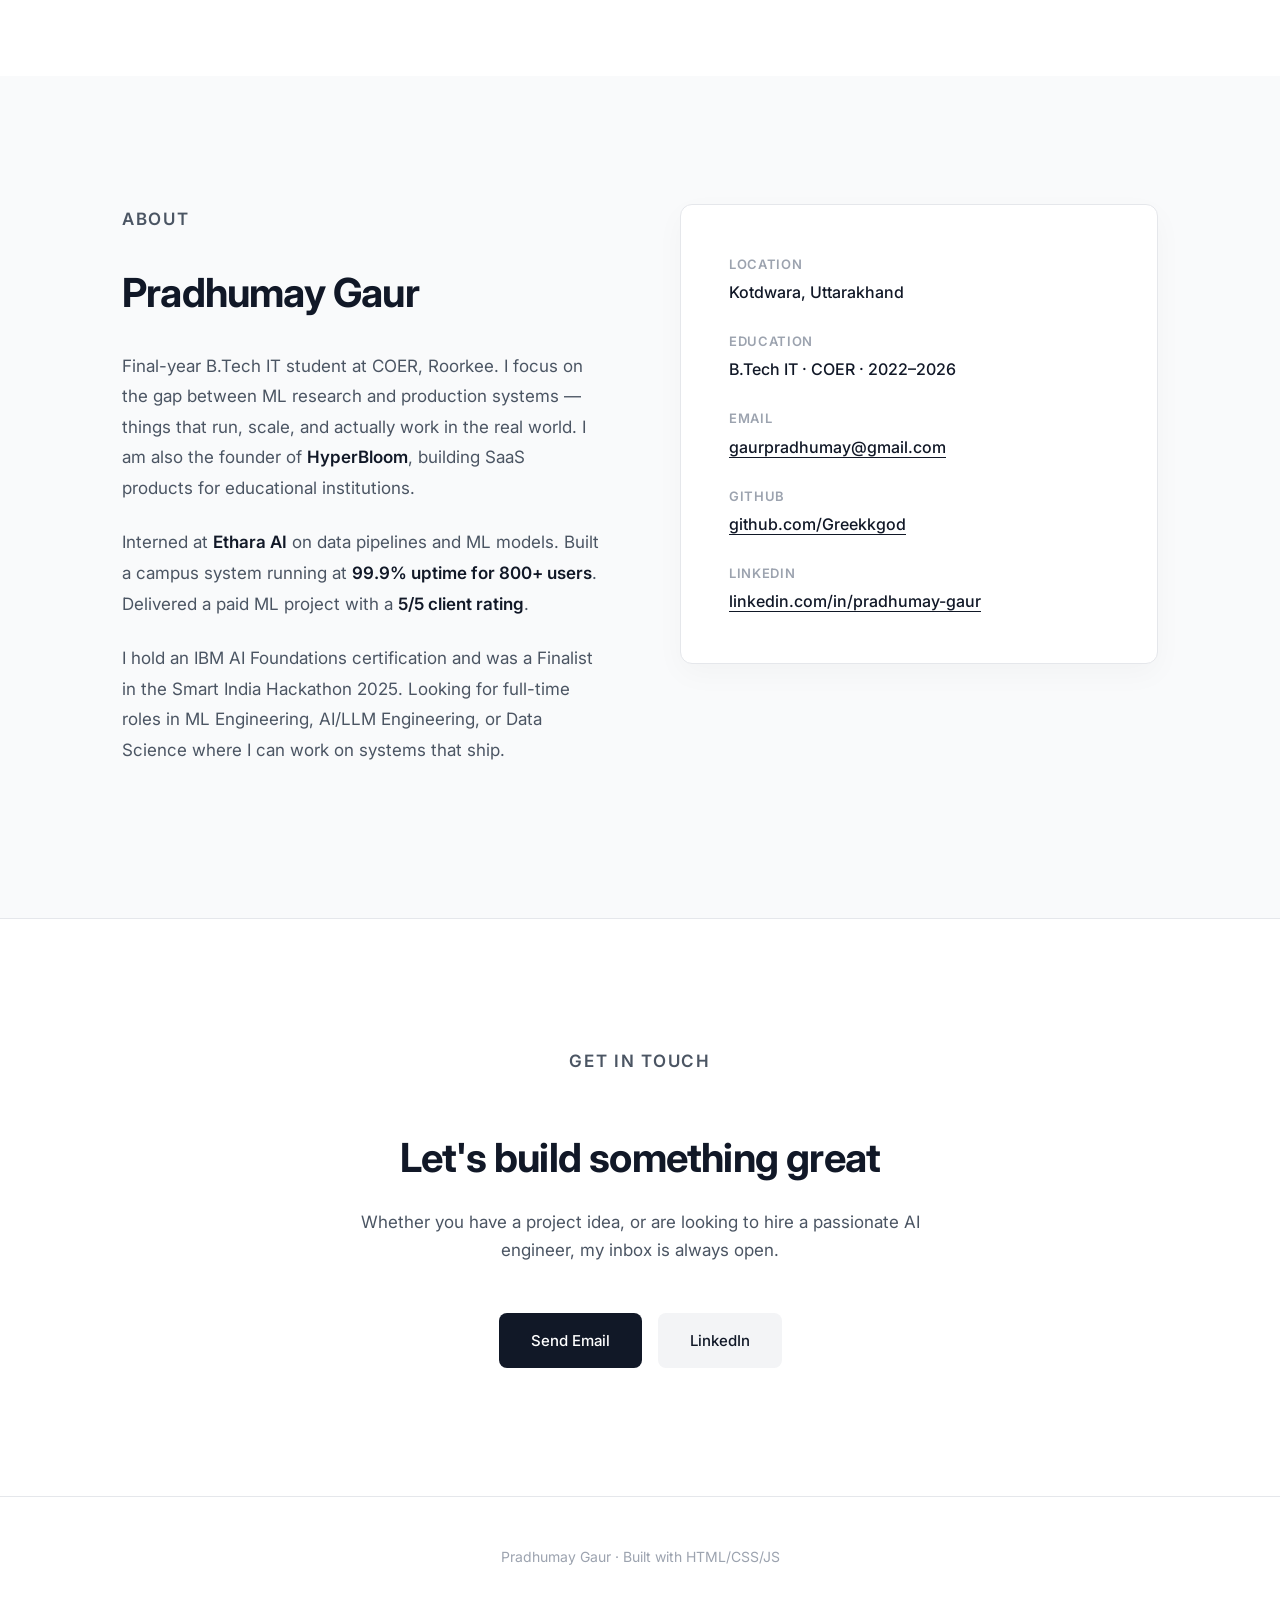
==== commit d7f88f87: "feat: update portfolio with new projects, professional bio, and expanded experience sections" ====
--- a/index.html
+++ b/index.html
@@ -20,7 +20,8 @@
   <!-- Twitter Card Meta Tags -->
   <meta name="twitter:card" content="summary_large_image" />
   <meta name="twitter:title" content="Pradhumay Gaur — AI/ML Engineer" />
-  <meta name="twitter:description" content="AI/ML Engineer specializing in LLM alignment, RAG systems, and production-grade ML pipelines." />
+  <meta name="twitter:description"
+    content="AI/ML Engineer specializing in LLM alignment, RAG systems, and production-grade ML pipelines." />
   <meta name="twitter:image" content="https://pradhumay.dev/og-image.jpg" />
 
   <link rel="canonical" href="https://pradhumay.dev/" />
@@ -73,387 +74,492 @@
   <header>
     <nav aria-label="Main navigation">
       <a href="#hero" class="nav-logo">Pradhumay Gaur</a>
-    <ul class="nav-links">
-      <li><a href="#hero" class="active">Home</a></li>
-      <li><a href="#projects">Works</a></li>
-      <li><a href="https://mail.google.com/mail/?view=cm&fs=1&to=gaurpradhumay@gmail.com" target="_blank" rel="noopener" class="nav-email">gaurpradhumay@gmail.com</a></li>
-    </ul>
+      <ul class="nav-links">
+        <li><a href="#hero" class="active">Home</a></li>
+        <li><a href="#projects">Works</a></li>
+        <li><a href="https://mail.google.com/mail/?view=cm&fs=1&to=gaurpradhumay@gmail.com" target="_blank"
+            rel="noopener" class="nav-email">gaurpradhumay@gmail.com</a></li>
+      </ul>
     </nav>
   </header>
 
   <main>
-  <!-- HERO -->
-  <section id="hero">
-    <div class="hero-left">
-      <p class="hero-tag fade-in">HELLO AND WELCOME</p>
-      <div class="hero-badges fade-in">
-        <span class="hero-badge">Open to full-time roles</span>
-        <span class="hero-badge secondary">Building AI products</span>
-      </div>
-      <h1 class="fade-in">I'm Pradhumay,<br>AI/ML Engineer.</h1>
-      <p class="hero-sub fade-in">
-        I build scalable AI systems. From LLM alignment to production-grade RAG applications, I focus on bridging the
-        gap between research and real-world impact. If you need robust machine learning pipelines, let's connect.
-      </p>
-      <div class="hero-highlights fade-in">
-        <span>LLM alignment</span>
-        <span>RAG systems</span>
-        <span>Production ML</span>
-      </div>
-      <div class="hero-ctas fade-in">
-        <a href="#projects" class="btn-primary">See my works</a>
-        <a href="assets/Pradhumay_Gaur_RESUME.pdf" class="btn-ghost" target="_blank" rel="noopener">My Resume</a>
-      </div>
-      <div class="hero-socials-left fade-in">
-        <span>Can follow me on</span>
-        <a href="https://github.com/Greekkgod" target="_blank" rel="noopener" aria-label="GitHub">
-          <svg class="social-icon" viewBox="0 0 24 24" fill="none" stroke="currentColor" stroke-width="2"
+    <!-- HERO -->
+    <section id="hero">
+      <div class="hero-left">
+        <p class="hero-tag fade-in">HELLO AND WELCOME</p>
+        <div class="hero-badges fade-in">
+          <span class="hero-badge">Open to full-time roles</span>
+          <span class="hero-badge secondary">Building AI products</span>
+        </div>
+        <h1 class="fade-in">I'm Pradhumay,<br>AI/ML Engineer.</h1>
+        <p class="hero-sub fade-in">
+          Final-year B.Tech IT student with hands-on experience in full-stack deployment and LLM post-training. Built
+          and shipped production systems serving 800+ active users. Delivered AI/ML solutions to paying clients with a
+          5.0 rating on Freelancer.
+        </p>
+        <div class="hero-highlights fade-in">
+          <span>LLM alignment</span>
+          <span>RAG systems</span>
+          <span>Production ML</span>
+        </div>
+        <div class="hero-ctas fade-in">
+          <a href="#projects" class="btn-primary">See my works</a>
+          <a href="assets/Pradhumay_Gaur_RESUME.pdf" class="btn-ghost" target="_blank" rel="noopener">My Resume</a>
+        </div>
+        <div class="hero-socials-left fade-in">
+          <span>Can follow me on</span>
+          <a href="https://github.com/Greekkgod" target="_blank" rel="noopener" aria-label="GitHub">
+            <svg class="social-icon" viewBox="0 0 24 24" fill="none" stroke="currentColor" stroke-width="2"
+              stroke-linecap="round" stroke-linejoin="round">
+              <path
+                d="M9 19c-5 1.5-5-2.5-7-3m14 6v-3.87a3.37 3.37 0 0 0-.94-2.61c3.14-.35 6.44-1.54 6.44-7A5.44 5.44 0 0 0 20 4.77 5.07 5.07 0 0 0 19.91 1S18.73.65 16 2.48a13.38 13.38 0 0 0-7 0C6.27.65 5.09 1 5.09 1A5.07 5.07 0 0 0 5 4.77a5.44 5.44 0 0 0-1.5 3.78c0 5.42 3.3 6.61 6.44 7A3.37 3.37 0 0 0 9 18.13V22">
+              </path>
+            </svg>
+          </a>
+          <a href="https://linkedin.com/in/pradhumay-gaur" target="_blank" rel="noopener" aria-label="LinkedIn">
+            <svg class="social-icon" viewBox="0 0 24 24" fill="none" stroke="currentColor" stroke-width="2"
+              stroke-linecap="round" stroke-linejoin="round">
+              <path d="M16 8a6 6 0 0 1 6 6v7h-4v-7a2 2 0 0 0-2-2 2 2 0 0 0-2 2v7h-4v-7a6 6 0 0 1 6-6z"></path>
+              <rect x="2" y="9" width="4" height="12"></rect>
+              <circle cx="4" cy="4" r="2"></circle>
+            </svg>
+          </a>
+        </div>
+        <div class="keep-scroll fade-in">
+          <svg width="16" height="16" viewBox="0 0 24 24" fill="none" stroke="currentColor" stroke-width="2"
             stroke-linecap="round" stroke-linejoin="round">
-            <path
-              d="M9 19c-5 1.5-5-2.5-7-3m14 6v-3.87a3.37 3.37 0 0 0-.94-2.61c3.14-.35 6.44-1.54 6.44-7A5.44 5.44 0 0 0 20 4.77 5.07 5.07 0 0 0 19.91 1S18.73.65 16 2.48a13.38 13.38 0 0 0-7 0C6.27.65 5.09 1 5.09 1A5.07 5.07 0 0 0 5 4.77a5.44 5.44 0 0 0-1.5 3.78c0 5.42 3.3 6.61 6.44 7A3.37 3.37 0 0 0 9 18.13V22">
-            </path>
+            <line x1="12" y1="5" x2="12" y2="19"></line>
+            <polyline points="19 12 12 19 5 12"></polyline>
           </svg>
-        </a>
-        <a href="https://linkedin.com/in/pradhumay-gaur" target="_blank" rel="noopener" aria-label="LinkedIn">
-          <svg class="social-icon" viewBox="0 0 24 24" fill="none" stroke="currentColor" stroke-width="2"
-            stroke-linecap="round" stroke-linejoin="round">
-            <path d="M16 8a6 6 0 0 1 6 6v7h-4v-7a2 2 0 0 0-2-2 2 2 0 0 0-2 2v7h-4v-7a6 6 0 0 1 6-6z"></path>
-            <rect x="2" y="9" width="4" height="12"></rect>
-            <circle cx="4" cy="4" r="2"></circle>
-          </svg>
-        </a>
-      </div>
-      <div class="keep-scroll fade-in">
-        <svg width="16" height="16" viewBox="0 0 24 24" fill="none" stroke="currentColor" stroke-width="2"
-          stroke-linecap="round" stroke-linejoin="round">
-          <line x1="12" y1="5" x2="12" y2="19"></line>
-          <polyline points="19 12 12 19 5 12"></polyline>
-        </svg>
-        Keep Scroll
-      </div>
-    </div>
-
-    <div class="hero-right fade-in">
-      <img src="assets/my_image.jpeg" alt="Pradhumay Gaur" class="hero-profile-img" />
-    </div>
-  </section>
-
-  <!-- METRICS -->
-  <section class="metrics-section">
-    <div class="container">
-      <div class="hero-metrics fade-in">
-        <div>
-          <div class="metric-val">800+</div>
-          <div class="metric-label">Active users on production app</div>
-        </div>
-        <div>
-          <div class="metric-val">5/5</div>
-          <div class="metric-label">Freelance client rating</div>
-        </div>
-        <div>
-          <div class="metric-val">99.9%</div>
-          <div class="metric-label">Uptime — COER GateFlow</div>
-        </div>
-        <div>
-          <div class="metric-val">3+</div>
-          <div class="metric-label">Live commercial client projects</div>
-        </div>
-      </div>
-    </div>
-  </section>
-
-  <!-- PROJECTS -->
-  <section id="projects">
-    <div class="container">
-      <p class="section-label">My Work</p>
-      <h2>Things I've Built</h2>
-      <p class="section-intro">Here are a few projects I've poured my energy into, ranging from complex ML pipelines to
-        full-stack applications serving real users.</p>
-
-      <div class="projects-grid">
-
-        <!-- RAG Pipeline -->
-        <div class="project-card fade-in">
-          <div class="project-header">
-            <span class="project-title">RAG Evaluation CI/CD</span>
-            <div class="project-links">
-              <span class="project-link offline">Offline</span>
-              <a href="https://github.com/Greekkgod" target="_blank" rel="noopener" class="project-link">GitHub</a>
-            </div>
-          </div>
-          <img src="assets/rag_eval_ui_fixed_1781673724734.png" alt="RAG Evaluation Dashboard" class="project-image"
-            loading="lazy" />
-          <p class="project-desc">
-            Production-grade RAG evaluation system using LLM-as-a-Judge scoring. CI/CD gates automatically block PR
-            merges when retrieval quality drops below threshold.
+          Keep Scroll
+        </div>
+      </div>
+
+      <div class="hero-right fade-in">
+        <img src="assets/my_image.jpeg" alt="Pradhumay Gaur" class="hero-profile-img" />
+      </div>
+    </section>
+
+    <!-- METRICS -->
+    <section class="metrics-section">
+      <div class="container">
+        <div class="hero-metrics fade-in">
+          <div>
+            <div class="metric-val">800+</div>
+            <div class="metric-label">Active users on production app</div>
+          </div>
+          <div>
+            <div class="metric-val">5/5</div>
+            <div class="metric-label">Freelance client rating</div>
+          </div>
+          <div>
+            <div class="metric-val">99.9%</div>
+            <div class="metric-label">Uptime — COER GateFlow</div>
+          </div>
+          <div>
+            <div class="metric-val">3+</div>
+            <div class="metric-label">Live commercial client projects</div>
+          </div>
+        </div>
+      </div>
+    </section>
+
+    <!-- PROJECTS -->
+    <section id="projects">
+      <div class="container">
+        <p class="section-label">My Work</p>
+        <h2>Things I've Built</h2>
+        <p class="section-intro">Here are a few projects I've poured my energy into, ranging from complex ML pipelines
+          to
+          full-stack applications serving real users.</p>
+
+        <div class="projects-grid">
+
+          <!-- RAG Pipeline -->
+          <div class="project-card fade-in">
+            <div class="project-header">
+              <span class="project-title">RAG Evaluation CI/CD</span>
+              <div class="project-links">
+                <span class="project-link offline">Offline</span>
+                <a href="https://github.com/Greekkgod" target="_blank" rel="noopener" class="project-link">GitHub</a>
+              </div>
+            </div>
+            <img src="assets/rag_eval_ui_fixed_1781673724734.png" alt="RAG Evaluation Dashboard" class="project-image"
+              loading="lazy" />
+            <p class="project-desc">
+              Production-grade RAG evaluation system using LLM-as-a-Judge scoring. CI/CD gates automatically block PR
+              merges when retrieval quality drops below threshold.
+            </p>
+            <ul class="project-bullets">
+              <li>LLM-as-a-Judge scoring across Faithfulness, Relevance, Recall, Similarity</li>
+              <li>GitHub Actions gates block merges when any metric falls below 4.0/5.0</li>
+              <li>Interactive analytics dashboard with metric trend history</li>
+            </ul>
+            <div class="project-footer">
+              <div class="tech-tags">
+                <span class="tag">Python</span>
+                <span class="tag">Groq API</span>
+                <span class="tag">Streamlit</span>
+              </div>
+            </div>
+          </div>
+
+          <!-- GateFlow -->
+          <div class="project-card fade-in">
+            <div class="project-header">
+              <span class="project-title">COER GateFlow</span>
+              <div class="project-links">
+                <span class="project-link offline">Offline</span>
+                <a href="https://github.com/Greekkgod" target="_blank" rel="noopener" class="project-link">GitHub</a>
+              </div>
+            </div>
+            <img src="assets/gateflow.png" alt="COER GateFlow Dashboard" class="project-image" loading="lazy" />
+            <p class="project-desc">
+              Campus-wide access control system built and deployed at scale. Handles 2,000+ daily interactions with
+              encrypted QR-code verification.
+            </p>
+            <ul class="project-bullets">
+              <li>800+ active users, 99.9% uptime — real production load</li>
+              <li>MSG91 SMS API integration for real-time entry/exit notifications</li>
+              <li>Admin dashboard for access log monitoring and anomaly detection</li>
+            </ul>
+            <div class="project-footer">
+              <div class="tech-tags">
+                <span class="tag">Django</span>
+                <span class="tag">PostgreSQL</span>
+                <span class="tag">Python</span>
+              </div>
+              <span class="stat-badge">800+ users</span>
+            </div>
+          </div>
+
+          <!-- PaperFlowAI -->
+          <div class="project-card fade-in">
+            <div class="project-header">
+              <span class="project-title">PaperFlowAI</span>
+              <div class="project-links">
+                <a href="https://paperflowai.in/login" target="_blank" rel="noopener" class="project-link live">Live
+                  Site</a>
+                <a href="https://github.com/Greekkgod" target="_blank" rel="noopener" class="project-link">GitHub</a>
+              </div>
+            </div>
+            <img src="assets/paperflow.png" alt="PaperFlowAI Interface" class="project-image" loading="lazy" />
+            <p class="project-desc">
+              Automated exam paper generation system producing 500+ unique papers with role-based access control and
+              support for high-concurrency faculty requests.
+            </p>
+            <ul class="project-bullets">
+              <li>Reduces manual paper-setting from 5 hours to under 10 minutes</li>
+              <li>Role-based access control with JWT auth for high concurrency</li>
+              <li>Engineered an isolated PDF generation engine eliminating manual formatting bottlenecks</li>
+            </ul>
+            <div class="project-footer">
+              <div class="tech-tags">
+                <span class="tag">Django</span>
+                <span class="tag">Next.js</span>
+                <span class="tag">PostgreSQL</span>
+              </div>
+              <span class="stat-badge">Live at COER</span>
+            </div>
+          </div>
+
+          <!-- Stock Prediction -->
+          <div class="project-card fade-in">
+            <div class="project-header">
+              <span class="project-title">Market Prediction System</span>
+              <div class="project-links">
+                <a href="https://github.com/Greekkgod" target="_blank" rel="noopener" class="project-link">GitHub</a>
+              </div>
+            </div>
+            <img src="assets/Stock Market Predictor.png" alt="Stock Prediction Chart" class="project-image"
+              loading="lazy" />
+            <p class="project-desc">
+              Paid freelance engagement — Indian market stock prediction using LSTM neural networks and technical
+              indicators. Delivered on time.
+            </p>
+            <ul class="project-bullets">
+              <li>LSTM model with RSI and MACD indicators; closing price MAE ~2.3%</li>
+              <li>Markowitz mean-variance portfolio optimization benchmarked</li>
+              <li>5/5 client rating on Freelancer.in</li>
+            </ul>
+            <div class="project-footer">
+              <div class="tech-tags">
+                <span class="tag">PyTorch</span>
+                <span class="tag">LSTM</span>
+                <span class="tag">Pandas</span>
+              </div>
+              <span class="stat-badge">5/5 rating</span>
+            </div>
+          </div>
+
+          <!-- Aghorify -->
+          <div class="project-card fade-in">
+            <div class="project-header">
+              <span class="project-title">Aghorify</span>
+              <div class="project-links">
+                <a href="https://aghorify.in" target="_blank" rel="noopener" class="project-link live">Live Site</a>
+                <a href="https://github.com/Greekkgod" target="_blank" rel="noopener" class="project-link">GitHub</a>
+              </div>
+            </div>
+            <img src="assets/aghorify_ui_fixed_1781673780536.png" alt="Aghorify Interface" class="project-image"
+              loading="lazy" />
+            <p class="project-desc">
+              Modern, responsive, SEO-friendly e-commerce platform with conversion-focused design.
+            </p>
+            <ul class="project-bullets">
+              <li>Payment gateway integration and WhatsApp automation</li>
+              <li>Deployed using Hostinger VPS and modern workflows</li>
+            </ul>
+            <div class="project-footer">
+              <div class="tech-tags">
+                <span class="tag">Next.js</span>
+                <span class="tag">React</span>
+              </div>
+            </div>
+          </div>
+
+          <!-- RasoiFlow -->
+          <div class="project-card fade-in">
+            <div class="project-header">
+              <span class="project-title">RasoiFlow</span>
+              <div class="project-links">
+                <a href="https://github.com/Greekkgod" target="_blank" rel="noopener" class="project-link">GitHub</a>
+              </div>
+            </div>
+            <img src="assets/rasoiflow.png" alt="RasoiFlow Interface" class="project-image" loading="lazy" />
+            <p class="project-desc">
+              Complete restaurant POS and management platform currently used by 6 restaurants. Planning SaaS-scale
+              expansion with multi-branch support.
+            </p>
+            <ul class="project-bullets">
+              <li>Order management, billing systems, inventory tracking, and analytics dashboards</li>
+              <li>Designed scalable backend APIs and optimized PostgreSQL queries for real-time operations</li>
+            </ul>
+            <div class="project-footer">
+              <div class="tech-tags">
+                <span class="tag">Python</span>
+                <span class="tag">PostgreSQL</span>
+                <span class="tag">React.js</span>
+              </div>
+            </div>
+          </div>
+
+        </div>
+      </div>
+    </section>
+
+    <!-- EXPERIENCE -->
+    <section id="experience">
+      <div class="container">
+        <p class="section-label">Experience</p>
+        <h2>Where I've Worked</h2>
+
+        <div class="exp-list">
+          <div class="exp-item fade-in">
+            <div class="exp-meta">
+              <div class="exp-period">2025 — Present</div>
+            </div>
+            <div>
+              <div class="exp-company">HyperBloom</div>
+              <div class="exp-role">Founder</div>
+              <ul class="exp-bullets">
+                <li>Founded HyperBloom, providing digital solutions to educational institutions including custom web
+                  platforms, management systems, and AI-powered tools.</li>
+                <li>Leading end-to-end product development, client acquisition, and deployment of scalable SaaS
+                  products.</li>
+                <li>Delivered institutional-grade platforms (GateFlow, PaperFlow.ai) currently in active use across
+                  multiple universities.</li>
+              </ul>
+            </div>
+          </div>
+
+          <hr class="exp-divider" />
+
+          <div class="exp-item fade-in">
+            <div class="exp-meta">
+              <div class="exp-period">2023 — Present</div>
+            </div>
+            <div>
+              <div class="exp-company">Self-Employed</div>
+              <div class="exp-role">Freelance Full Stack Developer</div>
+              <ul class="exp-bullets">
+                <li>Designed and developed modern e-commerce, restaurant, jewelry, perfume store, and portfolio
+                  websites.</li>
+                <li>Delivered responsive, SEO-friendly web applications with payment gateway integration and WhatsApp
+                  automation.</li>
+                <li>Managed deployment and hosting of production applications using Hostinger VPS.</li>
+              </ul>
+            </div>
+          </div>
+
+          <hr class="exp-divider" />
+
+          <div class="exp-item fade-in">
+            <div class="exp-meta">
+              <div class="exp-period">Jan 2026 — May 2026</div>
+            </div>
+            <div>
+              <div class="exp-company">Ethara AI</div>
+              <div class="exp-role">Machine Learning Intern</div>
+              <ul class="exp-bullets">
+                <li>Built Python-based data processing pipelines using Pandas and NumPy for analysis of 50,000+ records.
+                </li>
+                <li>Developed predictive machine learning models achieving 92% accuracy and improving automation
+                  efficiency by 30%.</li>
+                <li>Collaborated with cross-functional teams to present insights and improve business decision-making
+                  processes.</li>
+              </ul>
+            </div>
+          </div>
+
+          <hr class="exp-divider" />
+
+          <div class="exp-item fade-in">
+            <div class="exp-meta">
+              <div class="exp-period">Feb 2026</div>
+            </div>
+            <div>
+              <div class="exp-company">Freelancer.in</div>
+              <div class="exp-role">AI/ML Developer (Contract)</div>
+              <ul class="exp-bullets">
+                <li>Delivered an Indian market stock prediction system using LSTM neural networks and technical
+                  indicators (RSI, MACD) within client budget and timeline; received 5.0/5.0 client rating.</li>
+                <li>Applied Markowitz mean-variance framework for portfolio optimization; benchmarked against
+                  buy-and-hold baseline, achieving closing price MAE of ∼2.3%.</li>
+              </ul>
+            </div>
+          </div>
+        </div>
+      </div>
+    </section>
+
+    <!-- SKILLS -->
+    <section id="skills">
+      <div class="container">
+        <p class="section-label">Capabilities</p>
+        <h2>Technical Skills</h2>
+
+        <div class="skills-grid">
+          <div class="skill-group fade-in">
+            <div class="skill-group-label">ML / AI</div>
+            <div class="skill-items">
+              <span class="skill-item">PyTorch</span>
+              <span class="skill-item">TensorFlow</span>
+              <span class="skill-item">Hugging Face</span>
+              <span class="skill-item">PEFT / LoRA</span>
+              <span class="skill-item">RLHF & DPO</span>
+              <span class="skill-item">RAG</span>
+              <span class="skill-item">Scikit-learn</span>
+              <span class="skill-item">OpenCV</span>
+              <span class="skill-item">LM-Eval</span>
+            </div>
+          </div>
+
+          <div class="skill-group fade-in">
+            <div class="skill-group-label">Languages</div>
+            <div class="skill-items">
+              <span class="skill-item">Python</span>
+              <span class="skill-item">SQL</span>
+              <span class="skill-item">C++</span>
+              <span class="skill-item">JavaScript</span>
+            </div>
+          </div>
+
+          <div class="skill-group fade-in">
+            <div class="skill-group-label">Web & Deployment</div>
+            <div class="skill-items">
+              <span class="skill-item">Django & Flask</span>
+              <span class="skill-item">React & Next.js</span>
+              <span class="skill-item">Streamlit</span>
+              <span class="skill-item">REST APIs</span>
+              <span class="skill-item">Docker</span>
+              <span class="skill-item">AWS & Vercel</span>
+              <span class="skill-item">CI/CD</span>
+            </div>
+          </div>
+
+          <div class="skill-group fade-in">
+            <div class="skill-group-label">Data & Tools</div>
+            <div class="skill-items">
+              <span class="skill-item">PostgreSQL & MongoDB</span>
+              <span class="skill-item">Pandas & NumPy</span>
+              <span class="skill-item">GitHub Actions</span>
+              <span class="skill-item">Jupyter Notebook</span>
+            </div>
+          </div>
+        </div>
+      </div>
+    </section>
+
+    <!-- ABOUT -->
+    <section id="about">
+      <div class="container">
+        <div class="about-text">
+          <p class="section-label">About</p>
+          <h2 style="margin-bottom:1.5rem;">Pradhumay Gaur</h2>
+          <p>
+            Final-year B.Tech IT student at COER, Roorkee. I focus on the gap between ML research and production systems
+            —
+            things that run, scale, and actually work in the real world. I am also the founder of
+            <strong>HyperBloom</strong>, building SaaS products for educational institutions.
           </p>
-          <ul class="project-bullets">
-            <li>LLM-as-a-Judge scoring across Faithfulness, Relevance, Recall, Similarity</li>
-            <li>GitHub Actions gates block merges when any metric falls below 4.0/5.0</li>
-            <li>Interactive analytics dashboard with metric trend history</li>
-          </ul>
-          <div class="project-footer">
-            <div class="tech-tags">
-              <span class="tag">Python</span>
-              <span class="tag">Groq API</span>
-              <span class="tag">Streamlit</span>
-            </div>
-          </div>
-        </div>
-
-        <!-- GateFlow -->
-        <div class="project-card fade-in">
-          <div class="project-header">
-            <span class="project-title">COER GateFlow</span>
-            <div class="project-links">
-              <span class="project-link offline">Offline</span>
-              <a href="https://github.com/Greekkgod" target="_blank" rel="noopener" class="project-link">GitHub</a>
-            </div>
-          </div>
-          <img src="assets/gateflow_ui_fixed_1781673739429.png" alt="COER GateFlow Dashboard" class="project-image"
-            loading="lazy" />
-          <p class="project-desc">
-            Campus-wide access control system built and deployed at scale. Handles 2,000+ daily interactions with
-            encrypted QR-code verification.
+          <p>
+            Interned at <strong>Ethara AI</strong> on data pipelines and ML models. Built a campus system running at
+            <strong>99.9% uptime for 800+ users</strong>. Delivered a paid ML project with a <strong>5/5 client
+              rating</strong>.
           </p>
-          <ul class="project-bullets">
-            <li>800+ active users, 99.9% uptime — real production load</li>
-            <li>MSG91 SMS API integration for real-time entry/exit notifications</li>
-            <li>Admin dashboard for access log monitoring and anomaly detection</li>
-          </ul>
-          <div class="project-footer">
-            <div class="tech-tags">
-              <span class="tag">Django</span>
-              <span class="tag">PostgreSQL</span>
-              <span class="tag">Python</span>
-            </div>
-            <span class="stat-badge">800+ users</span>
-          </div>
-        </div>
-
-        <!-- PaperFlowAI -->
-        <div class="project-card fade-in">
-          <div class="project-header">
-            <span class="project-title">PaperFlowAI</span>
-            <div class="project-links">
-              <a href="https://paperflowai.in/login" target="_blank" rel="noopener" class="project-link live">Live
-                Site</a>
-              <a href="https://github.com/Greekkgod" target="_blank" rel="noopener" class="project-link">GitHub</a>
-            </div>
-          </div>
-          <img src="assets/paperflow_ui_fixed_1781673753303.png" alt="PaperFlowAI Interface" class="project-image"
-            loading="lazy" />
-          <p class="project-desc">
-            Enterprise exam paper generation platform deployed at COER University. AI-assisted question selection and
-            review.
+          <p>
+            I hold an IBM AI Foundations certification and was a Finalist in the Smart India Hackathon 2025.
+            Looking for full-time roles in ML Engineering, AI/LLM Engineering, or Data Science where I can work on
+            systems that ship.
           </p>
-          <ul class="project-bullets">
-            <li>Reduces manual paper-setting from 5 hours to under 10 minutes</li>
-            <li>Role-based access control with JWT auth for high concurrency</li>
-            <li>Generated 191+ papers in the Mid-Term 2026 exam cycle</li>
-          </ul>
-          <div class="project-footer">
-            <div class="tech-tags">
-              <span class="tag">Django</span>
-              <span class="tag">Next.js</span>
-              <span class="tag">PostgreSQL</span>
-            </div>
-            <span class="stat-badge">Live at COER</span>
-          </div>
-        </div>
-
-        <!-- Stock Prediction -->
-        <div class="project-card fade-in">
-          <div class="project-header">
-            <span class="project-title">Market Prediction System</span>
-            <div class="project-links">
-              <a href="https://github.com/Greekkgod" target="_blank" rel="noopener" class="project-link">GitHub</a>
-            </div>
-          </div>
-          <img src="assets/stock_prediction_ui_fixed_1781673766261.png" alt="Stock Prediction Chart"
-            class="project-image" loading="lazy" />
-          <p class="project-desc">
-            Paid freelance engagement — Indian market stock prediction using LSTM neural networks and technical
-            indicators. Delivered on time.
+        </div>
+        <div class="about-details">
+          <div class="detail-row">
+            <span class="detail-key">Location</span>
+            <span class="detail-val">Kotdwara, Uttarakhand</span>
+          </div>
+          <div class="detail-row">
+            <span class="detail-key">Education</span>
+            <span class="detail-val">B.Tech IT · COER · 2022–2026</span>
+          </div>
+          <div class="detail-row">
+            <span class="detail-key">Email</span>
+            <span class="detail-val"><a href="https://mail.google.com/mail/?view=cm&fs=1&to=gaurpradhumay@gmail.com"
+                target="_blank" rel="noopener">gaurpradhumay@gmail.com</a></span>
+          </div>
+          <div class="detail-row">
+            <span class="detail-key">GitHub</span>
+            <span class="detail-val"><a href="https://github.com/Greekkgod" target="_blank"
+                rel="noopener">github.com/Greekkgod</a></span>
+          </div>
+          <div class="detail-row">
+            <span class="detail-key">LinkedIn</span>
+            <span class="detail-val"><a href="https://linkedin.com/in/pradhumay-gaur" target="_blank"
+                rel="noopener">linkedin.com/in/pradhumay-gaur</a></span>
+          </div>
+        </div>
+      </div>
+    </section>
+
+    <!-- CONTACT -->
+    <section id="contact">
+      <div class="container">
+        <div class="contact-inner">
+          <p class="section-label">Get In Touch</p>
+          <h2>Let's build something great</h2>
+          <p>Whether you have a project idea, or are looking to hire a passionate AI engineer, my inbox is always open.
           </p>
-          <ul class="project-bullets">
-            <li>LSTM model with RSI and MACD indicators; closing price MAE ~2.3%</li>
-            <li>Markowitz mean-variance portfolio optimization benchmarked</li>
-            <li>5/5 client rating on Freelancer.in</li>
-          </ul>
-          <div class="project-footer">
-            <div class="tech-tags">
-              <span class="tag">PyTorch</span>
-              <span class="tag">LSTM</span>
-              <span class="tag">Pandas</span>
-            </div>
-            <span class="stat-badge">5/5 rating</span>
-          </div>
-        </div>
-
-      </div>
-    </div>
-  </section>
-
-  <!-- EXPERIENCE -->
-  <section id="experience">
-    <div class="container">
-      <p class="section-label">Experience</p>
-      <h2>Where I've Worked</h2>
-
-      <div class="exp-list">
-        <div class="exp-item fade-in">
-          <div class="exp-meta">
-            <div class="exp-period">Jan 2026 — May 2026</div>
-          </div>
-          <div>
-            <div class="exp-company">Ethara AI</div>
-            <div class="exp-role">LLM Post-Training Intern</div>
-            <ul class="exp-bullets">
-              <li>Evaluated multimodal LLM outputs against structured rubrics to generate human preference datasets for
-                RLHF and DPO alignment.</li>
-              <li>Built automated data filtering pipelines using Pandas and Regex — reduced manual cleaning overhead by
-                30%.</li>
-              <li>Collaborated with alignment researchers on edge case assessment to improve dataset quality.</li>
-            </ul>
-          </div>
-        </div>
-
-        <hr class="exp-divider" />
-
-        <div class="exp-item fade-in">
-          <div class="exp-meta">
-            <div class="exp-period">Feb 2026</div>
-          </div>
-          <div>
-            <div class="exp-company">Freelancer.in</div>
-            <div class="exp-role">AI/ML Developer (Contract)</div>
-            <ul class="exp-bullets">
-              <li>Delivered Indian market stock prediction system within client budget and timeline.</li>
-              <li>Applied Markowitz mean-variance framework for portfolio optimization.</li>
-              <li>Completed with full client sign-off — 5/5 rating.</li>
-            </ul>
-          </div>
-        </div>
-      </div>
-    </div>
-  </section>
-
-  <!-- SKILLS -->
-  <section id="skills">
-    <div class="container">
-      <p class="section-label">Capabilities</p>
-      <h2>Technical Skills</h2>
-
-      <div class="skills-grid">
-        <div class="skill-group fade-in">
-          <div class="skill-group-label">ML / AI</div>
-          <div class="skill-items">
-            <span class="skill-item">PyTorch</span>
-            <span class="skill-item">TensorFlow</span>
-            <span class="skill-item">Hugging Face</span>
-            <span class="skill-item">PEFT / LoRA</span>
-            <span class="skill-item">RLHF & DPO</span>
-            <span class="skill-item">RAG</span>
-            <span class="skill-item">Scikit-learn</span>
-          </div>
-        </div>
-
-        <div class="skill-group fade-in">
-          <div class="skill-group-label">Languages</div>
-          <div class="skill-items">
-            <span class="skill-item">Python</span>
-            <span class="skill-item">SQL</span>
-            <span class="skill-item">C++</span>
-            <span class="skill-item">JavaScript</span>
-          </div>
-        </div>
-
-        <div class="skill-group fade-in">
-          <div class="skill-group-label">Deployment</div>
-          <div class="skill-items">
-            <span class="skill-item">Django</span>
-            <span class="skill-item">React & Next.js</span>
-            <span class="skill-item">Docker</span>
-            <span class="skill-item">AWS</span>
-            <span class="skill-item">CI/CD</span>
-          </div>
-        </div>
-
-        <div class="skill-group fade-in">
-          <div class="skill-group-label">Data & Tools</div>
-          <div class="skill-items">
-            <span class="skill-item">PostgreSQL</span>
-            <span class="skill-item">Pandas & NumPy</span>
-            <span class="skill-item">GitHub Actions</span>
-          </div>
-        </div>
-      </div>
-    </div>
-  </section>
-
-  <!-- ABOUT -->
-  <section id="about">
-    <div class="container">
-      <div class="about-text">
-        <p class="section-label">About</p>
-        <h2 style="margin-bottom:1.5rem;">Pradhumay Gaur</h2>
-        <p>
-          Final-year B.Tech IT student at COER, Roorkee. I focus on the gap between ML research and production systems —
-          things that run, scale, and actually work in the real world.
-        </p>
-        <p>
-          Interned at <strong>Ethara AI</strong> on LLM post-training and alignment. Built a campus system running at
-          <strong>99.9% uptime for 800+ users</strong>. Delivered a paid ML project with a <strong>5/5 client
-            rating</strong>.
-        </p>
-        <p>
-          Looking for full-time roles in ML Engineering, AI/LLM Engineering, or Data Science where I can work on systems
-          that ship.
-        </p>
-      </div>
-      <div class="about-details">
-        <div class="detail-row">
-          <span class="detail-key">Location</span>
-          <span class="detail-val">Roorkee, Uttarakhand, India</span>
-        </div>
-        <div class="detail-row">
-          <span class="detail-key">Education</span>
-          <span class="detail-val">B.Tech IT · COER · 2022–2026</span>
-        </div>
-        <div class="detail-row">
-          <span class="detail-key">Email</span>
-          <span class="detail-val"><a href="https://mail.google.com/mail/?view=cm&fs=1&to=gaurpradhumay@gmail.com" target="_blank" rel="noopener">gaurpradhumay@gmail.com</a></span>
-        </div>
-        <div class="detail-row">
-          <span class="detail-key">GitHub</span>
-          <span class="detail-val"><a href="https://github.com/Greekkgod" target="_blank"
-              rel="noopener">github.com/Greekkgod</a></span>
-        </div>
-        <div class="detail-row">
-          <span class="detail-key">LinkedIn</span>
-          <span class="detail-val"><a href="https://linkedin.com/in/pradhumay-gaur" target="_blank"
-              rel="noopener">linkedin.com/in/pradhumay-gaur</a></span>
-        </div>
-      </div>
-    </div>
-  </section>
-
-  <!-- CONTACT -->
-  <section id="contact">
-    <div class="container">
-      <div class="contact-inner">
-        <p class="section-label">Get In Touch</p>
-        <h2>Let's build something great</h2>
-        <p>Whether you have a project idea, or are looking to hire a passionate AI engineer, my inbox is always open.
-        </p>
-        <div class="contact-links">
-          <a href="https://mail.google.com/mail/?view=cm&fs=1&to=gaurpradhumay@gmail.com" target="_blank" rel="noopener" class="btn-primary">Send Email</a>
-          <a href="https://linkedin.com/in/pradhumay-gaur" target="_blank" rel="noopener" class="btn-ghost">LinkedIn</a>
-        </div>
-      </div>
-    </div>
-  </section>
+          <div class="contact-links">
+            <a href="https://mail.google.com/mail/?view=cm&fs=1&to=gaurpradhumay@gmail.com" target="_blank"
+              rel="noopener" class="btn-primary">Send Email</a>
+            <a href="https://linkedin.com/in/pradhumay-gaur" target="_blank" rel="noopener"
+              class="btn-ghost">LinkedIn</a>
+          </div>
+        </div>
+      </div>
+    </section>
 
   </main>
 
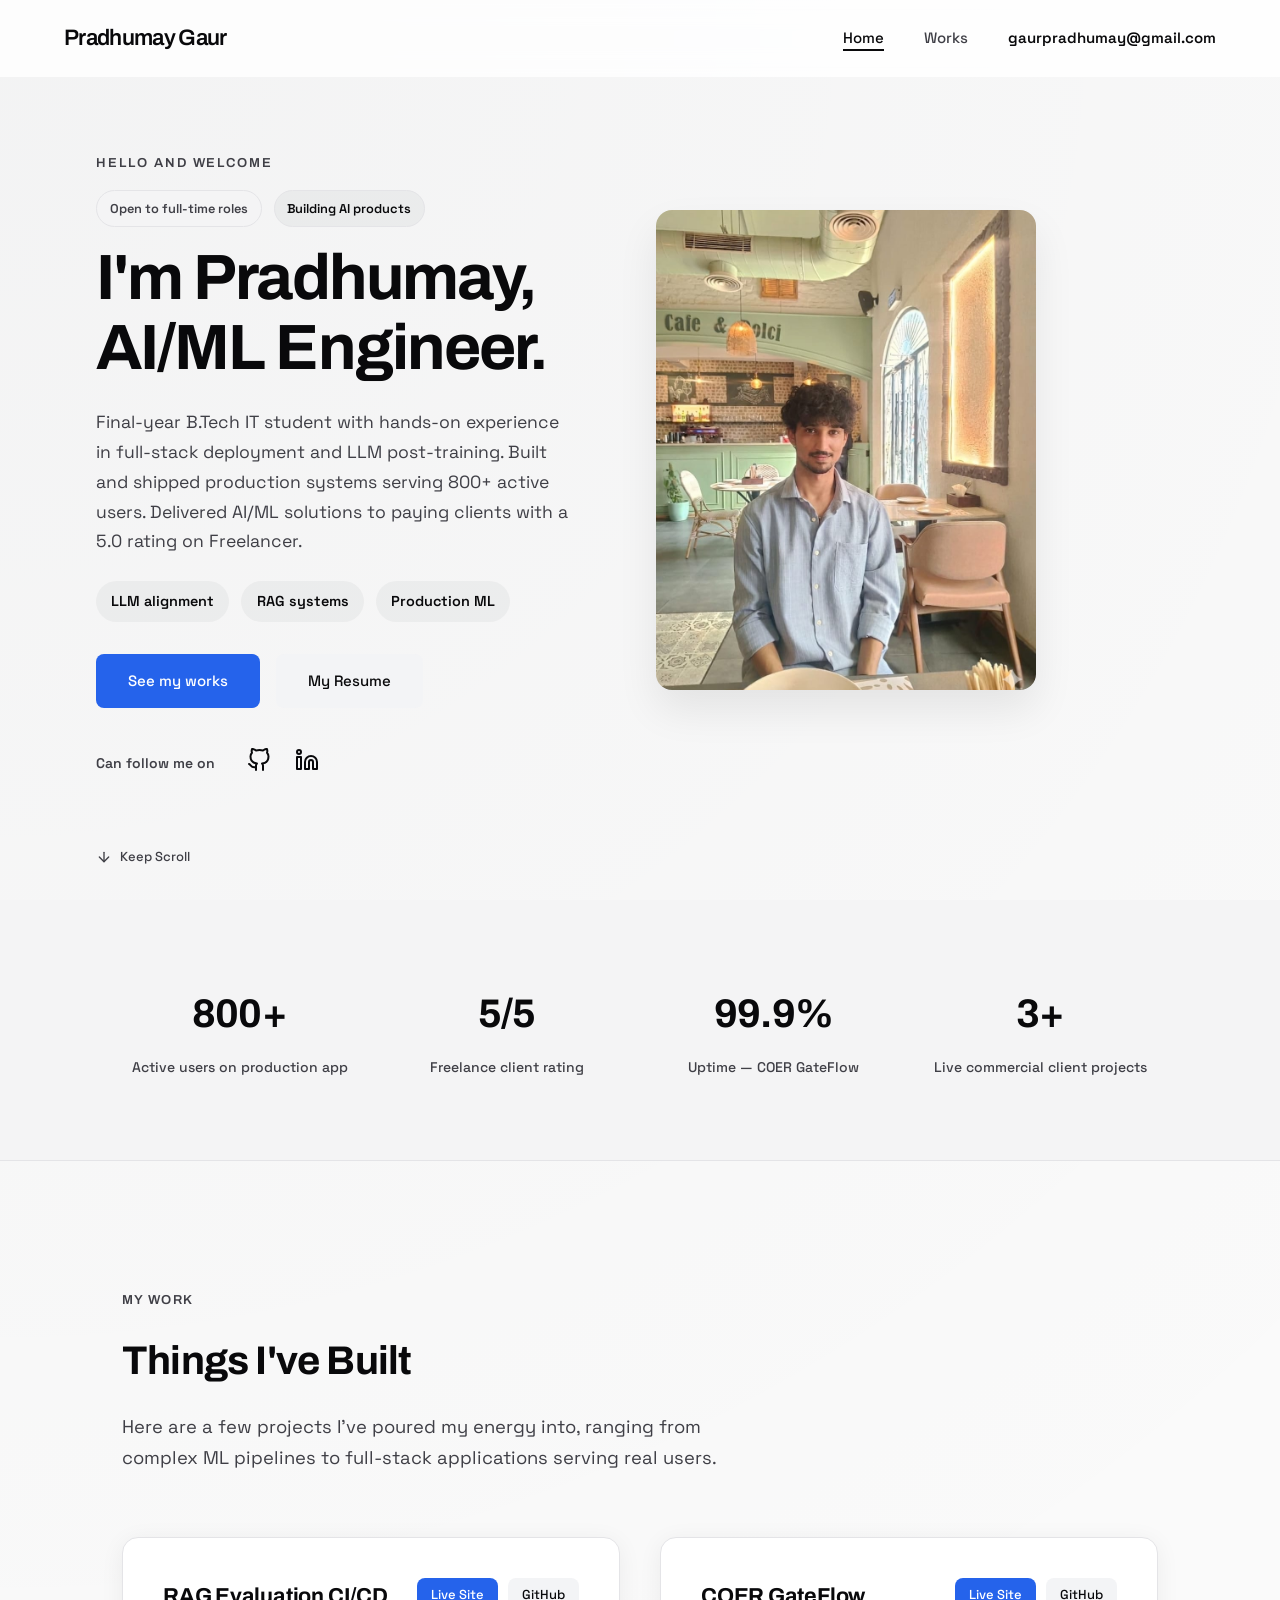
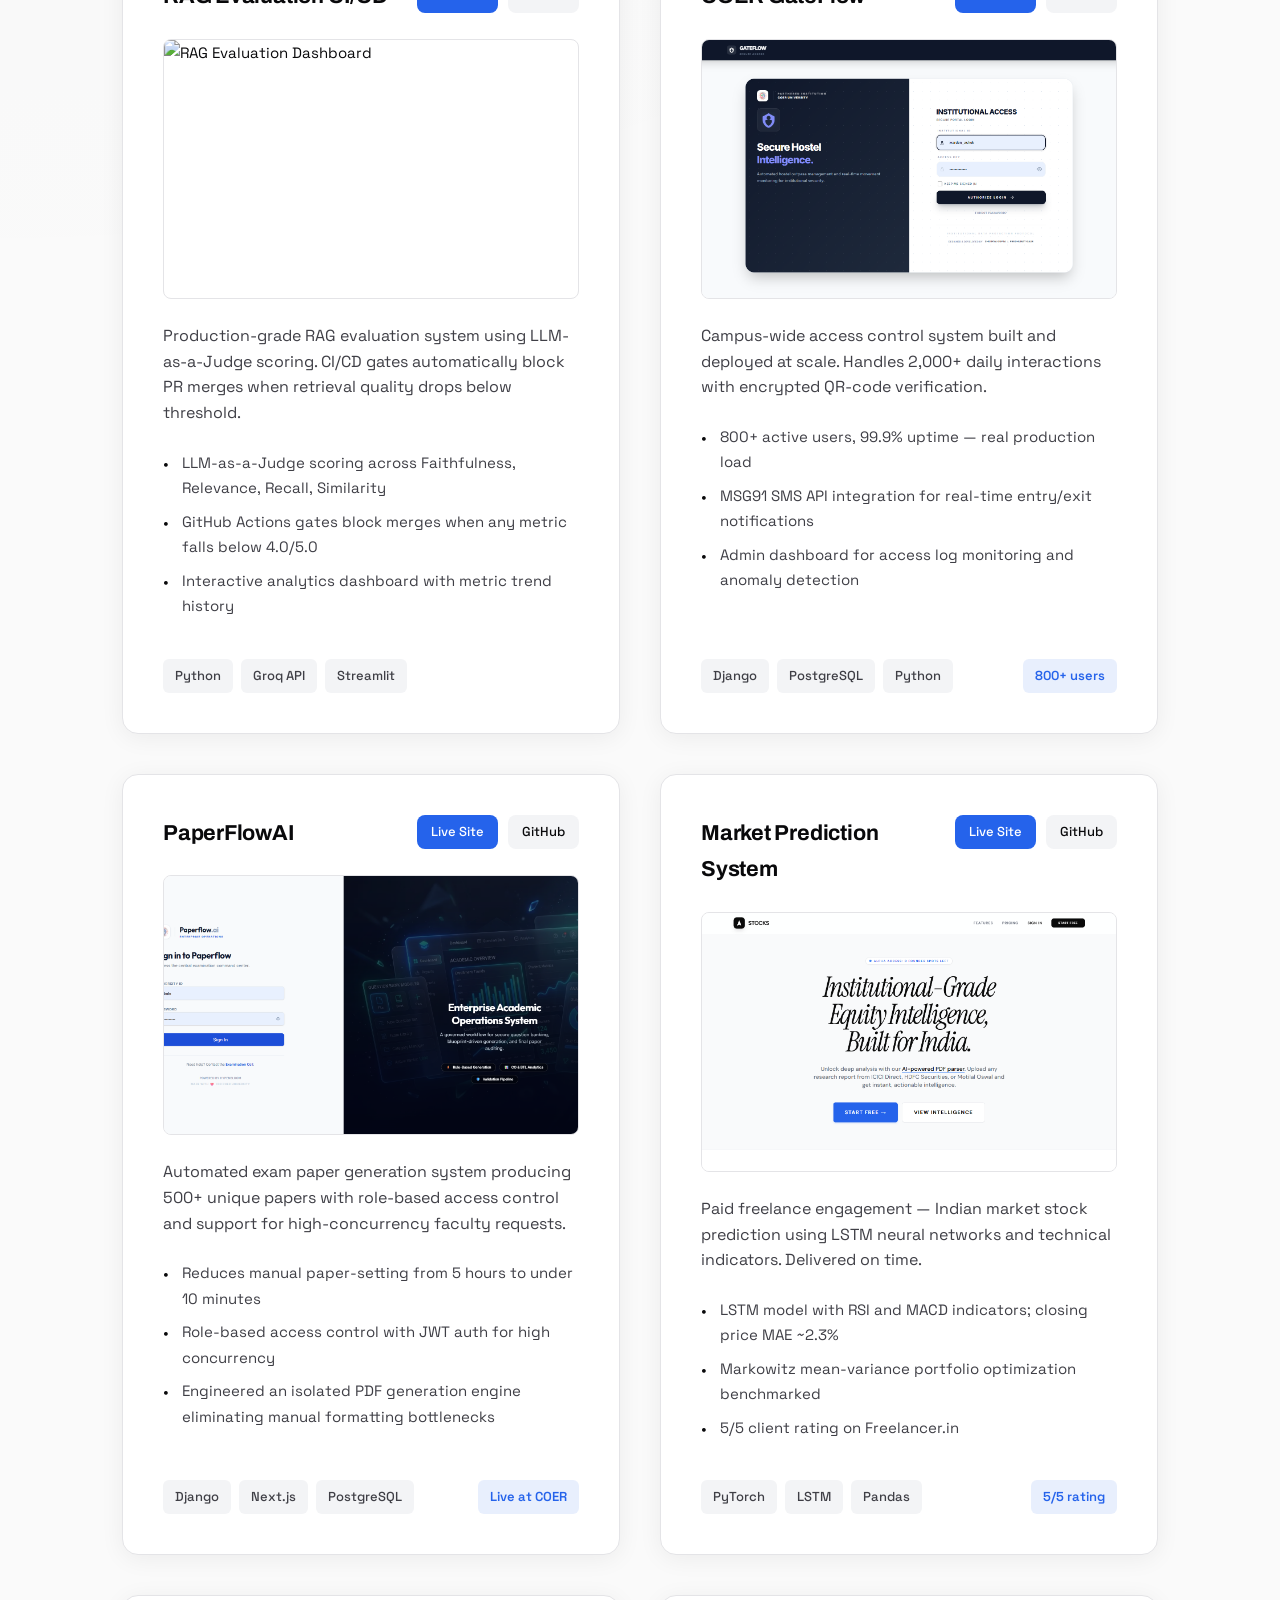
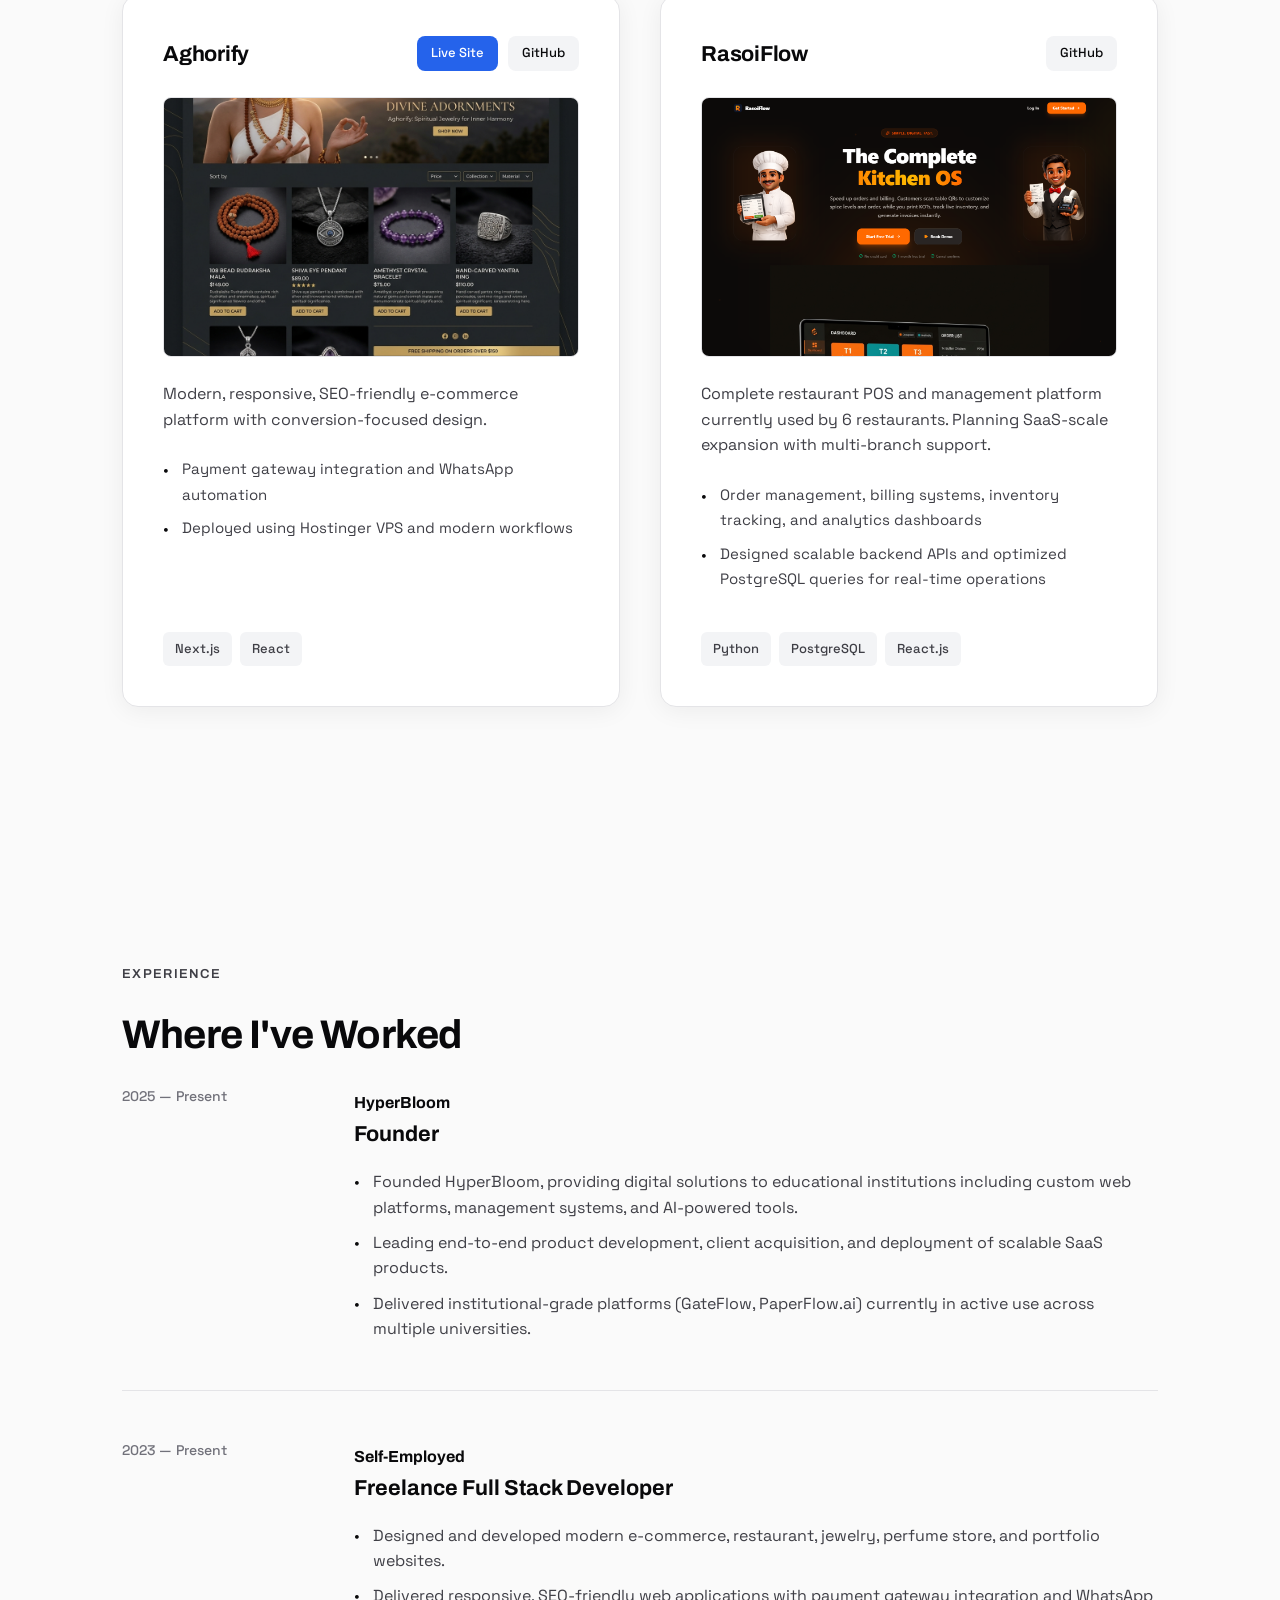
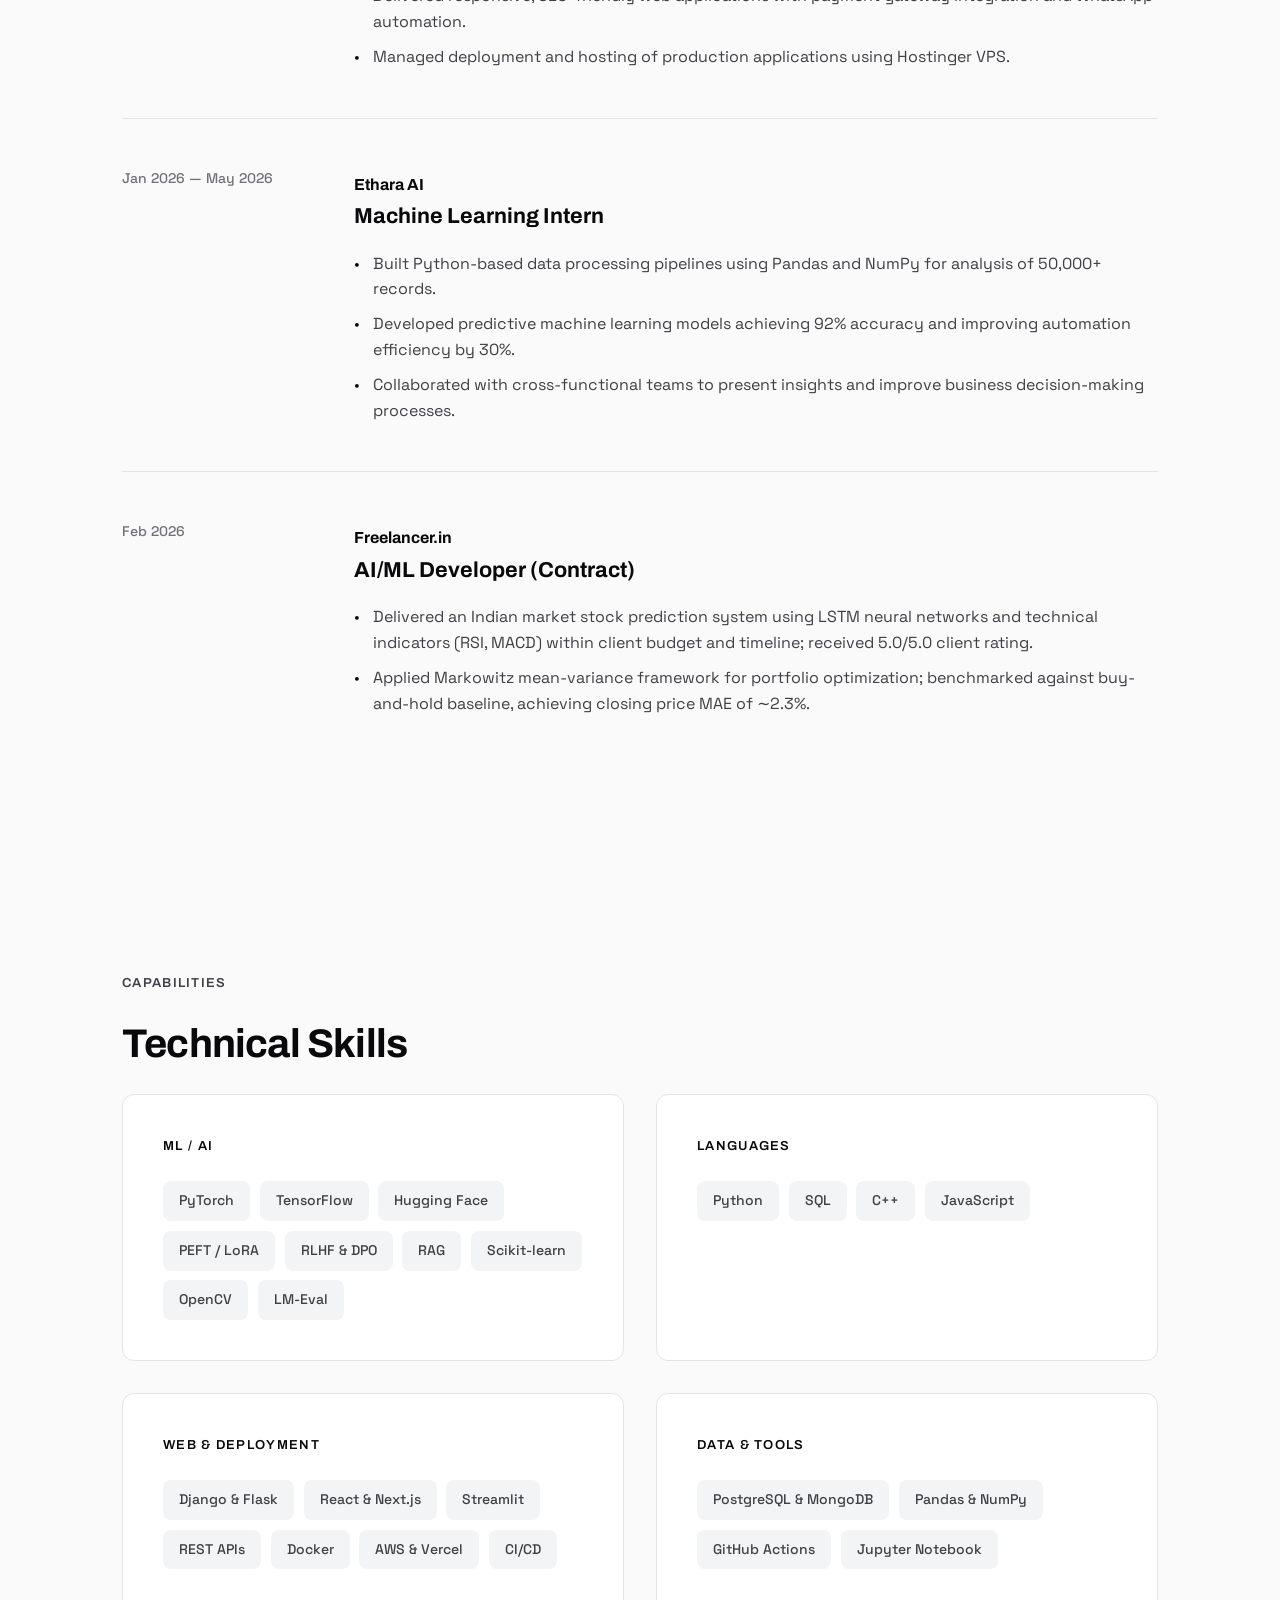
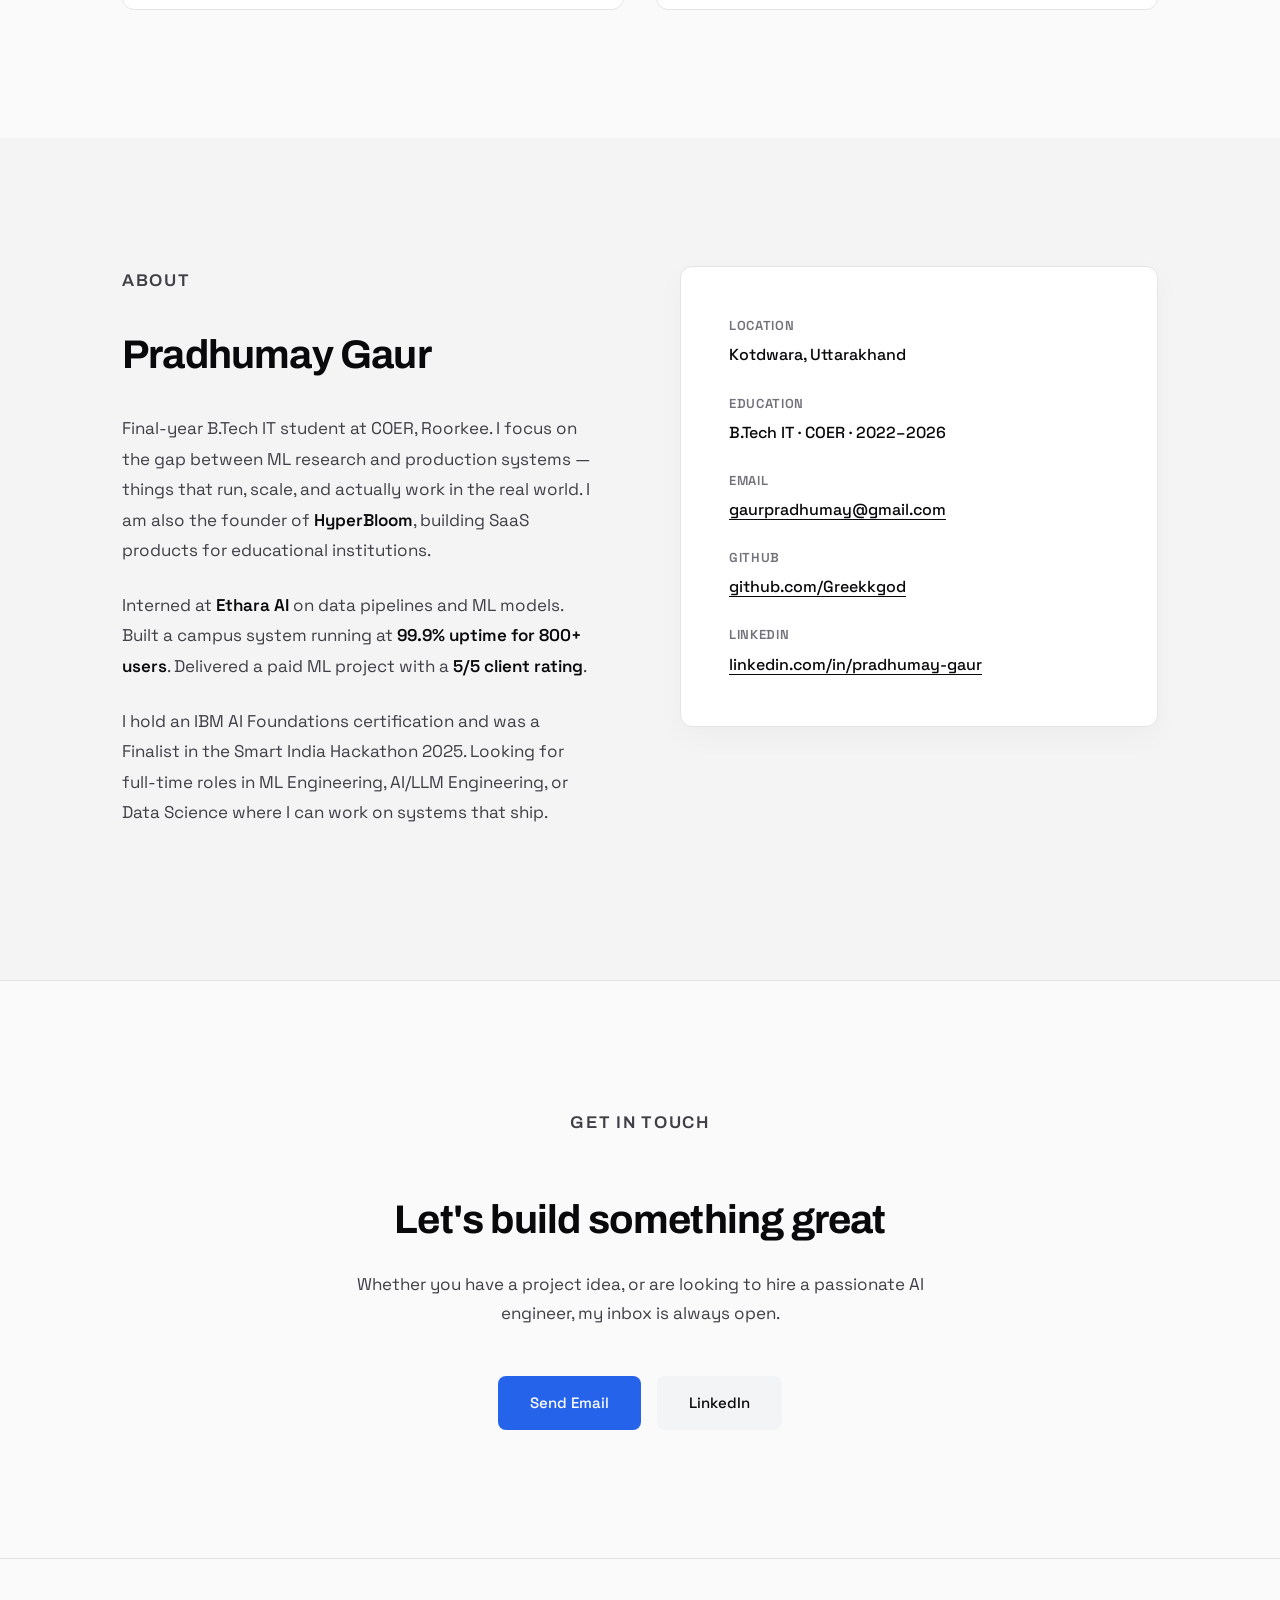
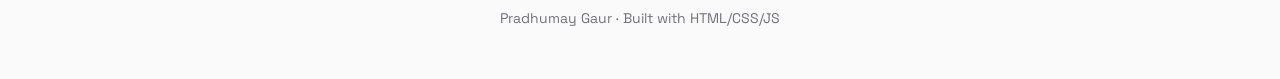
==== commit bde458ea: "refactor: update design system with new typography, color palette, and live project links" ====
--- a/index.html
+++ b/index.html
@@ -25,6 +25,11 @@
   <meta name="twitter:image" content="https://pradhumay.dev/og-image.jpg" />
 
   <link rel="canonical" href="https://pradhumay.dev/" />
+
+  <!-- Google Fonts -->
+  <link rel="preconnect" href="https://fonts.googleapis.com">
+  <link rel="preconnect" href="https://fonts.gstatic.com" crossorigin>
+  <link href="https://fonts.googleapis.com/css2?family=Archivo:ital,wght@0,100..900;1,100..900&family=Space+Grotesk:wght@300..700&display=swap" rel="stylesheet">
 
   <!-- AEO & SEO Structured Data (JSON-LD) -->
   <script type="application/ld+json">
@@ -105,7 +110,7 @@
         </div>
         <div class="hero-ctas fade-in">
           <a href="#projects" class="btn-primary">See my works</a>
-          <a href="assets/Pradhumay_Gaur_RESUME.pdf" class="btn-ghost" target="_blank" rel="noopener">My Resume</a>
+          <a href="assets/Pradhumay_Resume.pdf" class="btn-ghost" target="_blank" rel="noopener">My Resume</a>
         </div>
         <div class="hero-socials-left fade-in">
           <span>Can follow me on</span>
@@ -181,7 +186,7 @@
             <div class="project-header">
               <span class="project-title">RAG Evaluation CI/CD</span>
               <div class="project-links">
-                <span class="project-link offline">Offline</span>
+                <a href="https://llm-eval-cicd-5yaj8qptpfqzekbuc65jdq.streamlit.app/" target="_blank" rel="noopener" class="project-link live">Live Site</a>
                 <a href="https://github.com/Greekkgod" target="_blank" rel="noopener" class="project-link">GitHub</a>
               </div>
             </div>
@@ -210,7 +215,7 @@
             <div class="project-header">
               <span class="project-title">COER GateFlow</span>
               <div class="project-links">
-                <span class="project-link offline">Offline</span>
+                <a href="https://coergateflow.cloud/accounts/login/" target="_blank" rel="noopener" class="project-link live">Live Site</a>
                 <a href="https://github.com/Greekkgod" target="_blank" rel="noopener" class="project-link">GitHub</a>
               </div>
             </div>
@@ -269,6 +274,7 @@
             <div class="project-header">
               <span class="project-title">Market Prediction System</span>
               <div class="project-links">
+                <a href="https://blueprint-8o6q.onrender.com" target="_blank" rel="noopener" class="project-link live">Live Site</a>
                 <a href="https://github.com/Greekkgod" target="_blank" rel="noopener" class="project-link">GitHub</a>
               </div>
             </div>
--- a/styles.css
+++ b/styles.css
@@ -7,22 +7,23 @@
 }
 
 :root {
-  --bg: #FFFFFF;
-  --bg-surface: #F9FAFB;
+  --bg: #FAFAFA;
+  --bg-surface: #F4F4F5;
   --bg-card: #FFFFFF;
-  --border: #E5E7EB;
-  --border-hover: #D1D5DB;
-  --shadow-soft: 0 12px 30px rgba(17, 24, 39, 0.05);
-  --text-primary: #111827;
-  --text-secondary: #4B5563;
-  --text-muted: #9CA3AF;
-  --accent: #111827;
-  --accent-dim: rgba(17, 24, 39, 0.05);
-  --accent-glow: rgba(17, 24, 39, 0.03);
+  --border: #E4E4E7;
+  --border-hover: #D4D4D8;
+  --shadow-soft: 0 4px 24px rgba(0, 0, 0, 0.06);
+  --text-primary: #09090B;
+  --text-secondary: #3F3F46;
+  --text-muted: #71717A;
+  --accent: #2563EB;
+  --accent-dim: rgba(37, 99, 235, 0.1);
+  --accent-glow: rgba(37, 99, 235, 0.15);
   --mono: 'JetBrains Mono', monospace;
-  --sans: 'Inter', sans-serif;
-  --green: #10B981;
-  --green-dim: rgba(16, 185, 129, 0.1);
+  --sans: 'Space Grotesk', sans-serif;
+  --heading: 'Archivo', sans-serif;
+  --green: #2563EB;
+  --green-dim: rgba(37, 99, 235, 0.1);
 }
 
 html {
@@ -73,7 +74,7 @@
 }
 
 .nav-logo {
-  font-family: var(--sans);
+  font-family: var(--heading);
   font-size: 1.4rem;
   font-weight: 600;
   color: var(--text-primary);
@@ -143,7 +144,7 @@
 }
 
 .hero-tag {
-  font-family: var(--sans);
+  font-family: var(--heading);
   font-size: 13px;
   font-weight: 600;
   color: var(--text-secondary);
@@ -177,6 +178,7 @@
 }
 
 h1 {
+  font-family: var(--heading);
   font-size: clamp(3rem, 5vw, 4.5rem);
   font-weight: 700;
   line-height: 1.1;
@@ -220,7 +222,7 @@
   align-items: center;
   justify-content: center;
   padding: 0.9rem 2rem;
-  background: var(--text-primary);
+  background: var(--accent);
   color: #fff;
   font-size: 15px;
   font-weight: 500;
@@ -230,9 +232,9 @@
 }
 
 .btn-primary:hover {
-  background: #000;
+  background: #1D4ED8;
   transform: translateY(-2px);
-  box-shadow: 0 10px 20px rgba(0, 0, 0, 0.1);
+  box-shadow: 0 10px 20px rgba(37, 99, 235, 0.2);
 }
 
 .btn-ghost {
@@ -325,7 +327,7 @@
 }
 
 .metric-val {
-  font-family: var(--sans);
+  font-family: var(--heading);
   font-size: 2.5rem;
   font-weight: 700;
   color: var(--text-primary);
@@ -341,7 +343,7 @@
 
 /* SECTION HEADERS */
 .section-label {
-  font-family: var(--sans);
+  font-family: var(--heading);
   font-size: 13px;
   font-weight: 600;
   color: var(--text-secondary);
@@ -351,6 +353,7 @@
 }
 
 h2 {
+  font-family: var(--heading);
   font-size: 2.5rem;
   font-weight: 700;
   letter-spacing: -0.02em;
@@ -397,6 +400,7 @@
 }
 
 .project-title {
+  font-family: var(--heading);
   font-size: 1.35rem;
   font-weight: 700;
   color: var(--text-primary);
@@ -426,12 +430,12 @@
 }
 
 .project-link.live {
-  background: var(--text-primary);
+  background: var(--accent);
   color: white;
 }
 
 .project-link.live:hover {
-  background: #000;
+  background: #1D4ED8;
 }
 
 .project-link.offline {
@@ -536,6 +540,7 @@
 }
 
 .exp-company {
+  font-family: var(--heading);
   font-size: 16px;
   font-weight: 700;
   color: var(--text-primary);
@@ -543,6 +548,7 @@
 }
 
 .exp-role {
+  font-family: var(--heading);
   font-size: 1.35rem;
   font-weight: 700;
   color: var(--text-primary);
@@ -593,7 +599,7 @@
 }
 
 .skill-group-label {
-  font-family: var(--sans);
+  font-family: var(--heading);
   font-size: 13px;
   font-weight: 600;
   color: var(--text-primary);
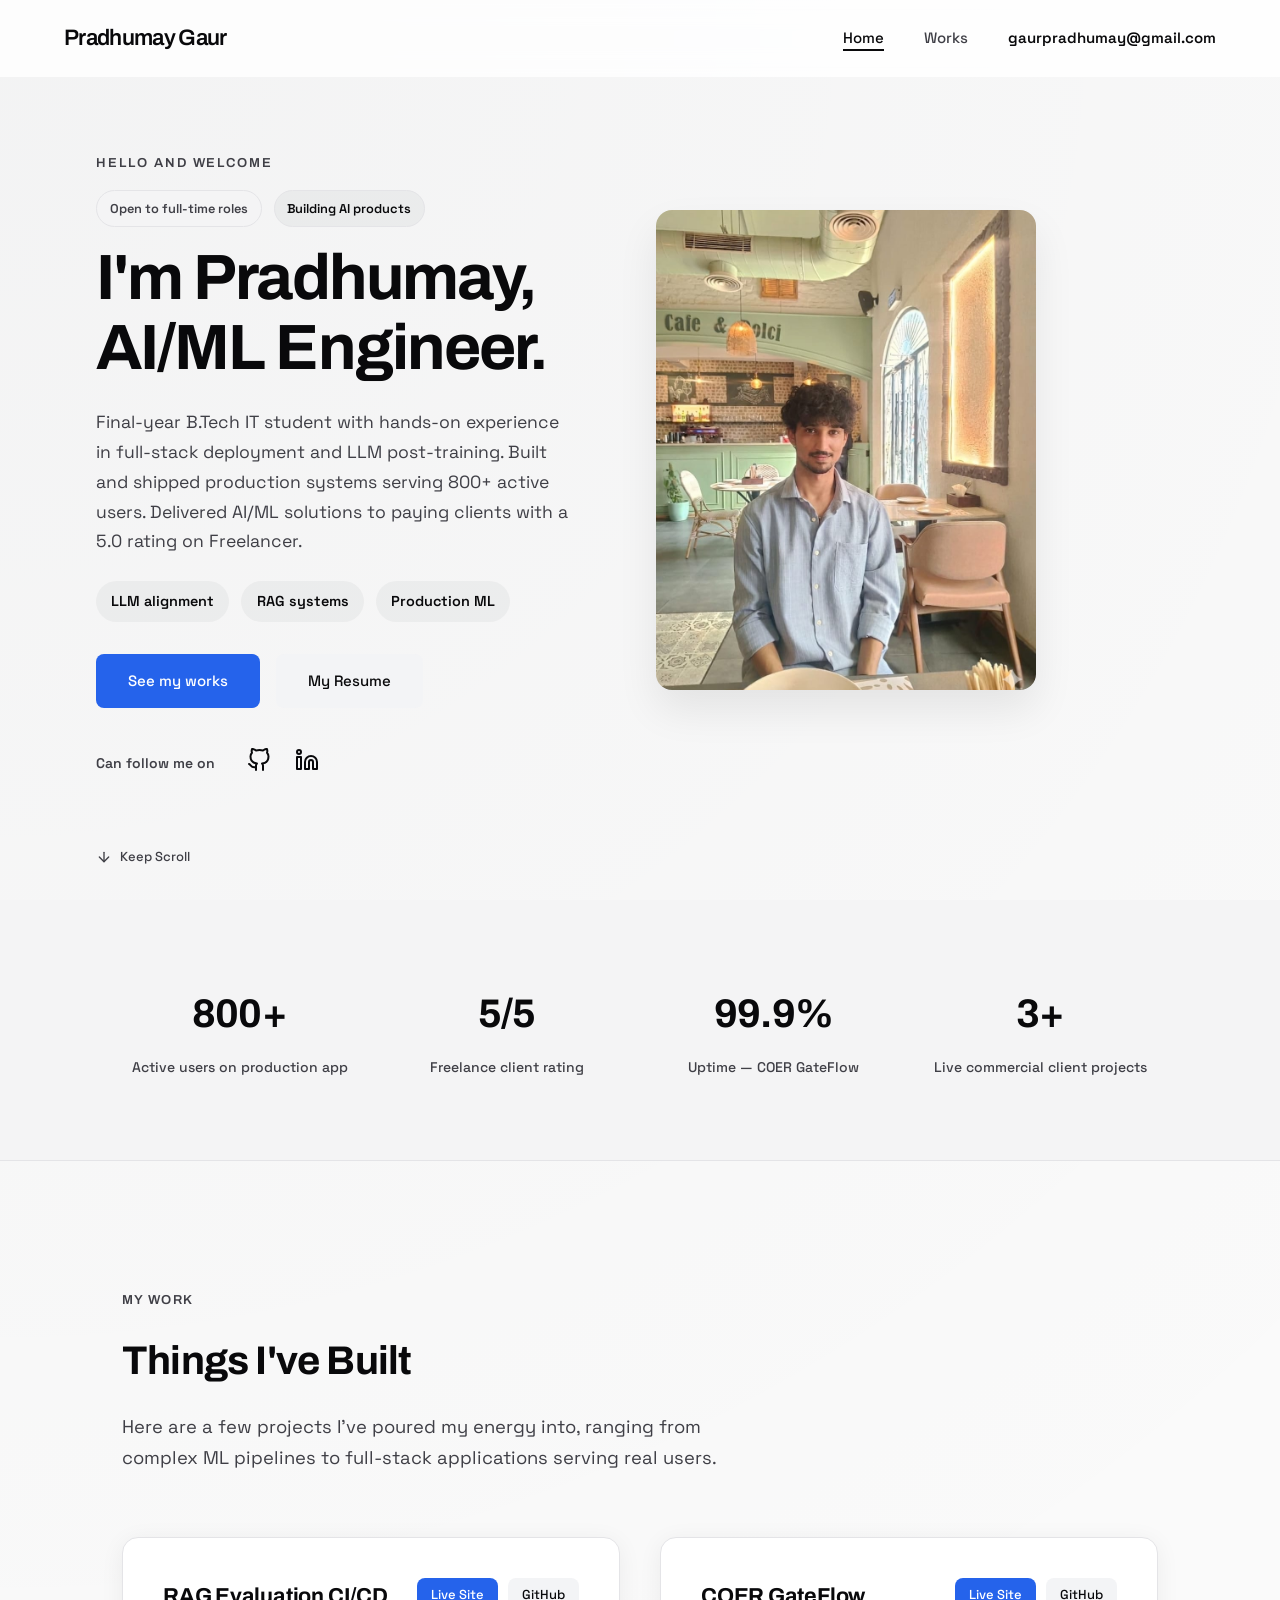
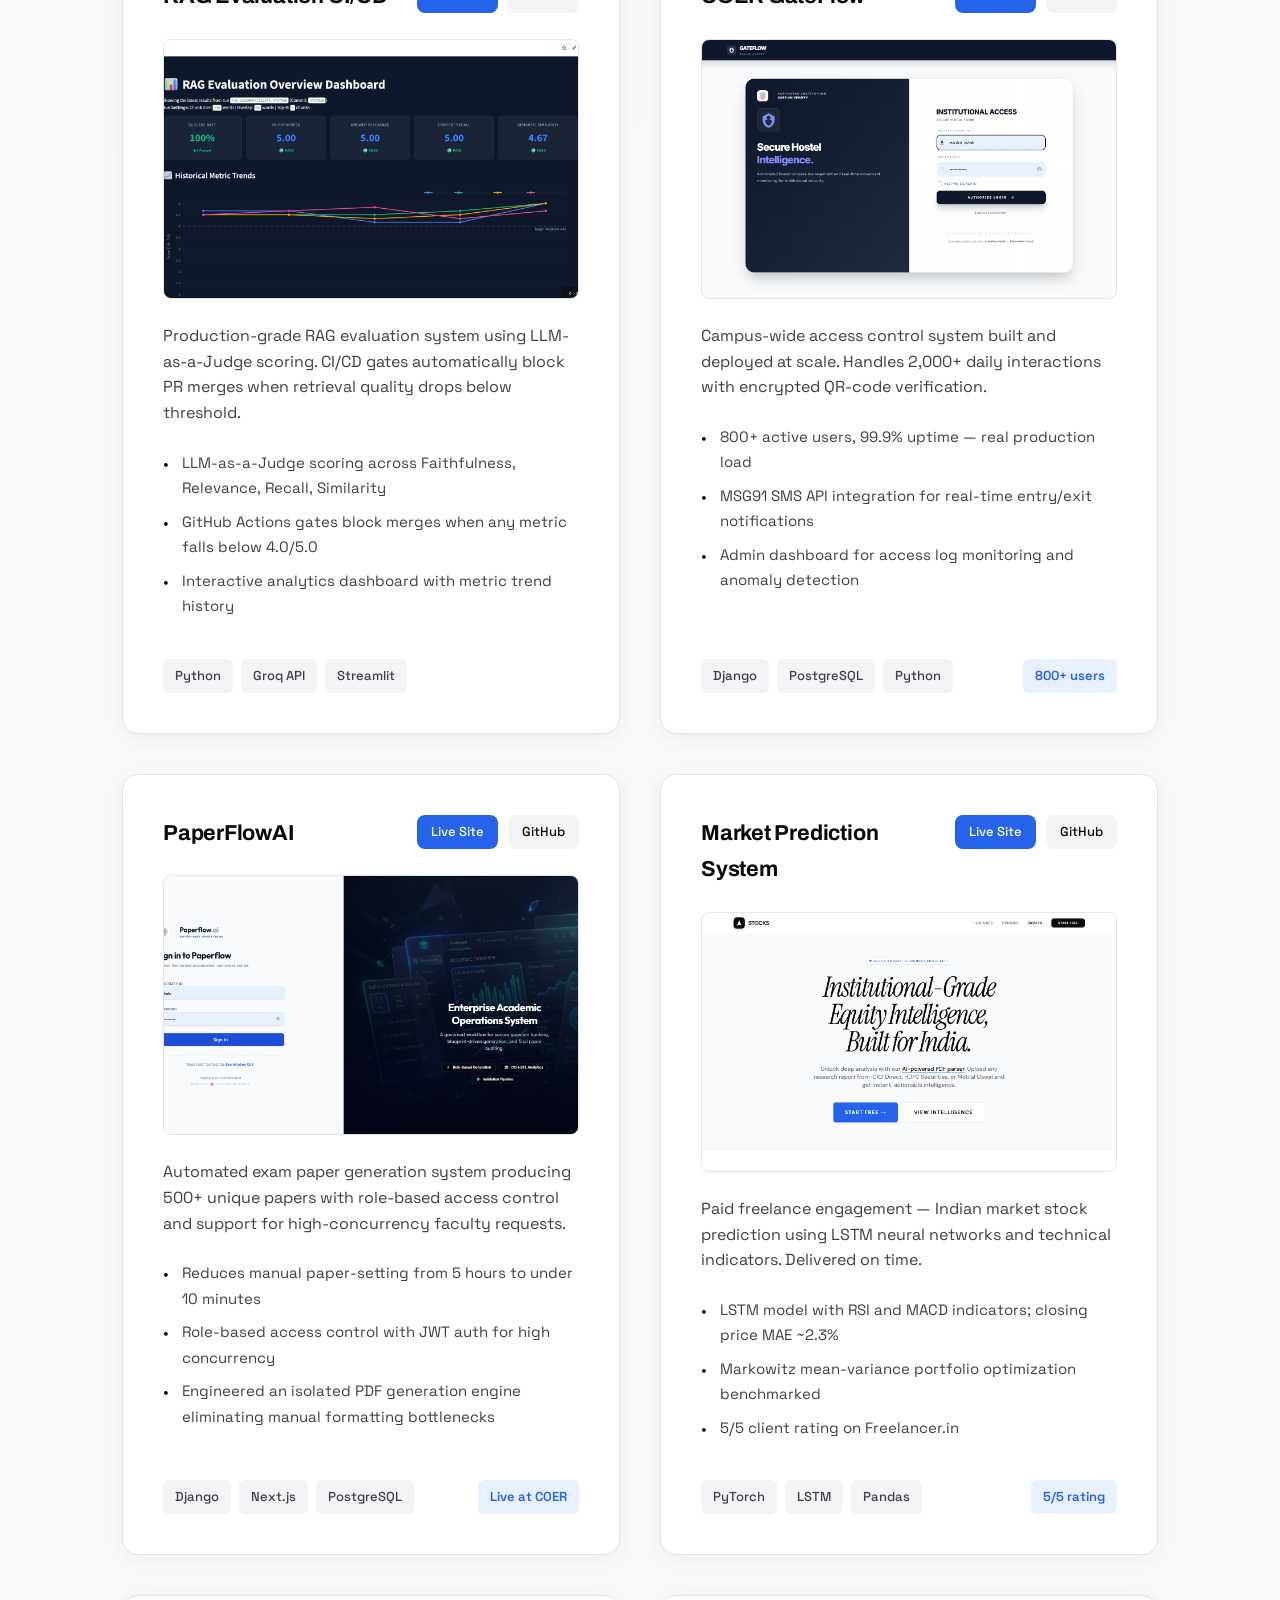
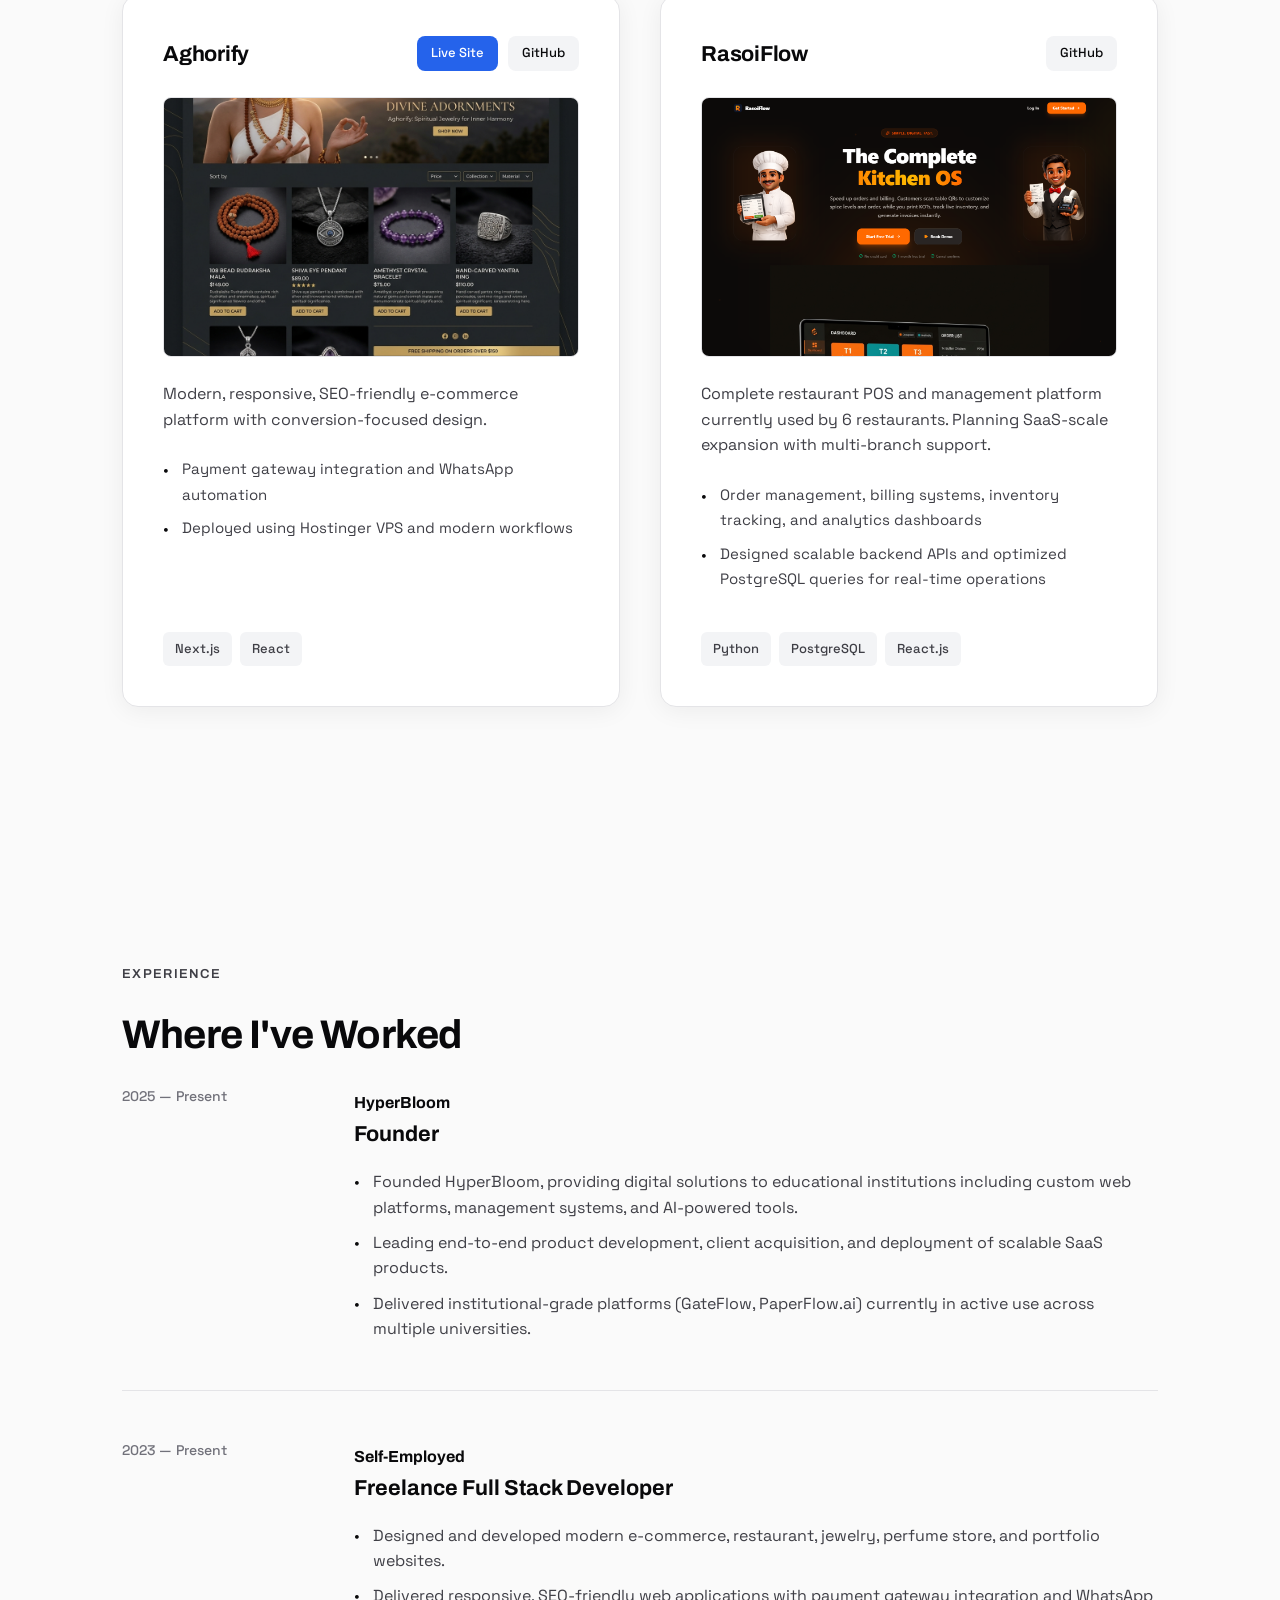
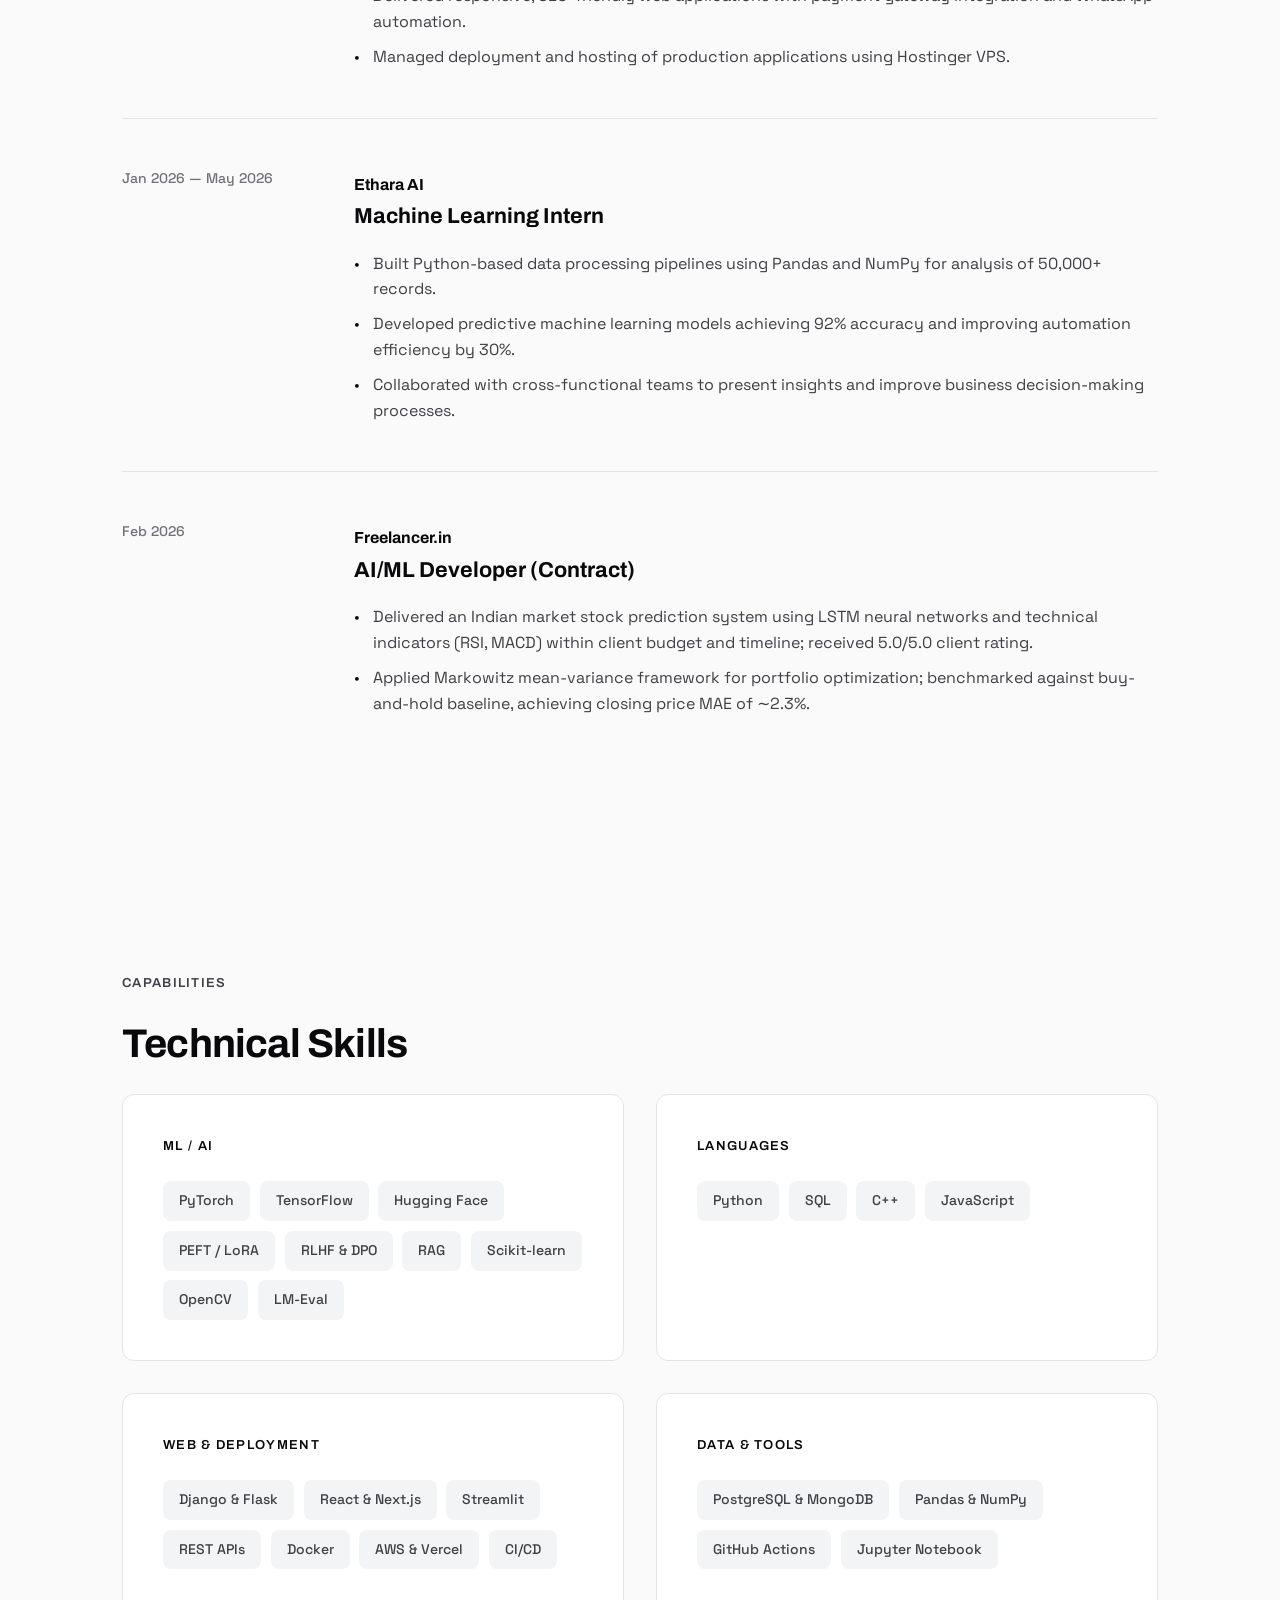
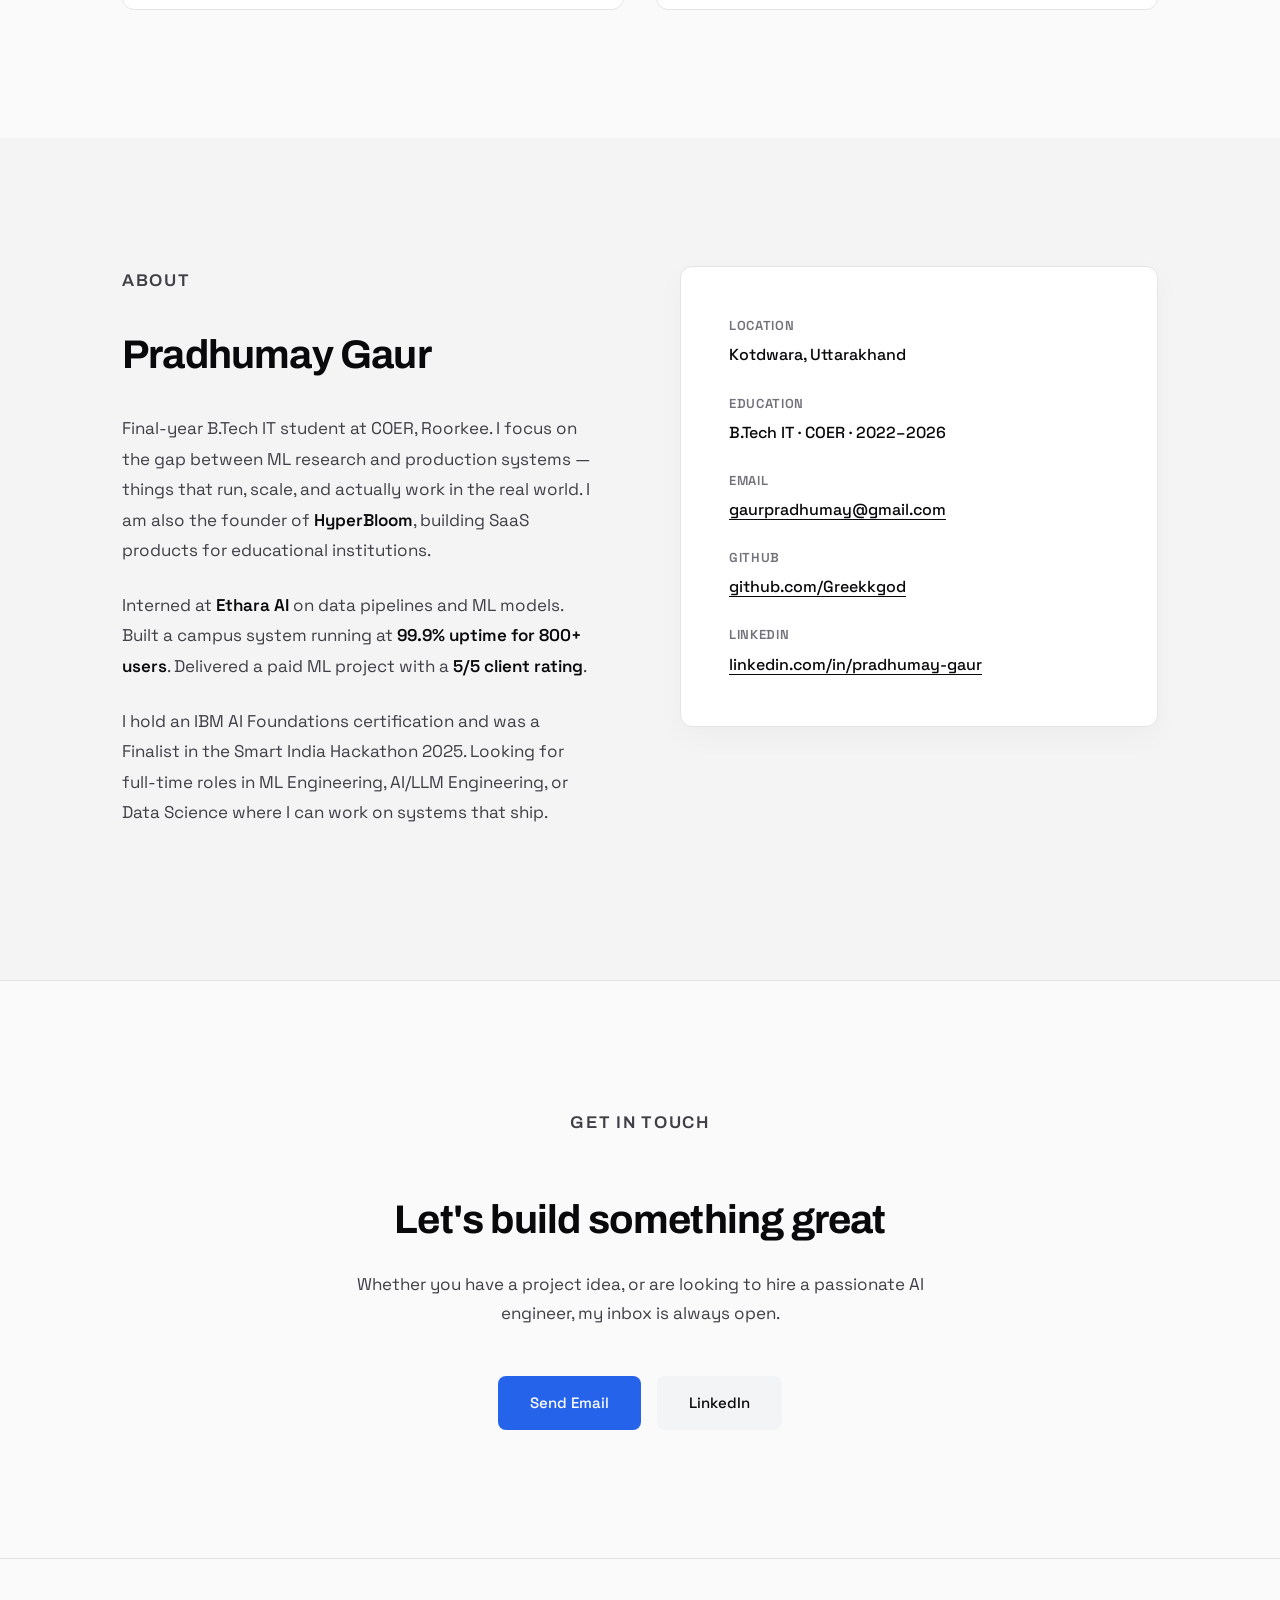
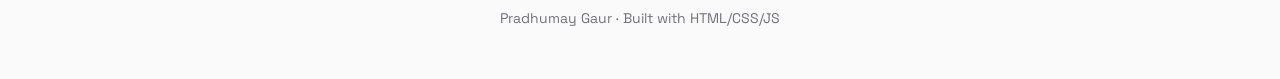
==== commit 577c6378: "feat: add project documentation and update site metadata URLs" ====
--- a/index.html
+++ b/index.html
@@ -14,17 +14,17 @@
   <meta property="og:description"
     content="AI/ML Engineer specializing in LLM alignment, RAG systems, and production-grade ML pipelines." />
   <meta property="og:type" content="website" />
-  <meta property="og:url" content="https://pradhumay.dev" />
-  <meta property="og:image" content="https://pradhumay.dev/og-image.jpg" />
+  <meta property="og:url" content="https://portfolioo-phi-olive.vercel.app" />
+  <meta property="og:image" content="https://portfolioo-phi-olive.vercel.app/og-image.jpg" />
 
   <!-- Twitter Card Meta Tags -->
   <meta name="twitter:card" content="summary_large_image" />
   <meta name="twitter:title" content="Pradhumay Gaur — AI/ML Engineer" />
   <meta name="twitter:description"
     content="AI/ML Engineer specializing in LLM alignment, RAG systems, and production-grade ML pipelines." />
-  <meta name="twitter:image" content="https://pradhumay.dev/og-image.jpg" />
-
-  <link rel="canonical" href="https://pradhumay.dev/" />
+  <meta name="twitter:image" content="https://portfolioo-phi-olive.vercel.app/og-image.jpg" />
+
+  <link rel="canonical" href="https://portfolioo-phi-olive.vercel.app/" />
 
   <!-- Google Fonts -->
   <link rel="preconnect" href="https://fonts.googleapis.com">
@@ -190,7 +190,7 @@
                 <a href="https://github.com/Greekkgod" target="_blank" rel="noopener" class="project-link">GitHub</a>
               </div>
             </div>
-            <img src="assets/rag_eval_ui_fixed_1781673724734.png" alt="RAG Evaluation Dashboard" class="project-image"
+            <img src="assets/rag.png" alt="RAG Evaluation Dashboard" class="project-image"
               loading="lazy" />
             <p class="project-desc">
               Production-grade RAG evaluation system using LLM-as-a-Judge scoring. CI/CD gates automatically block PR
